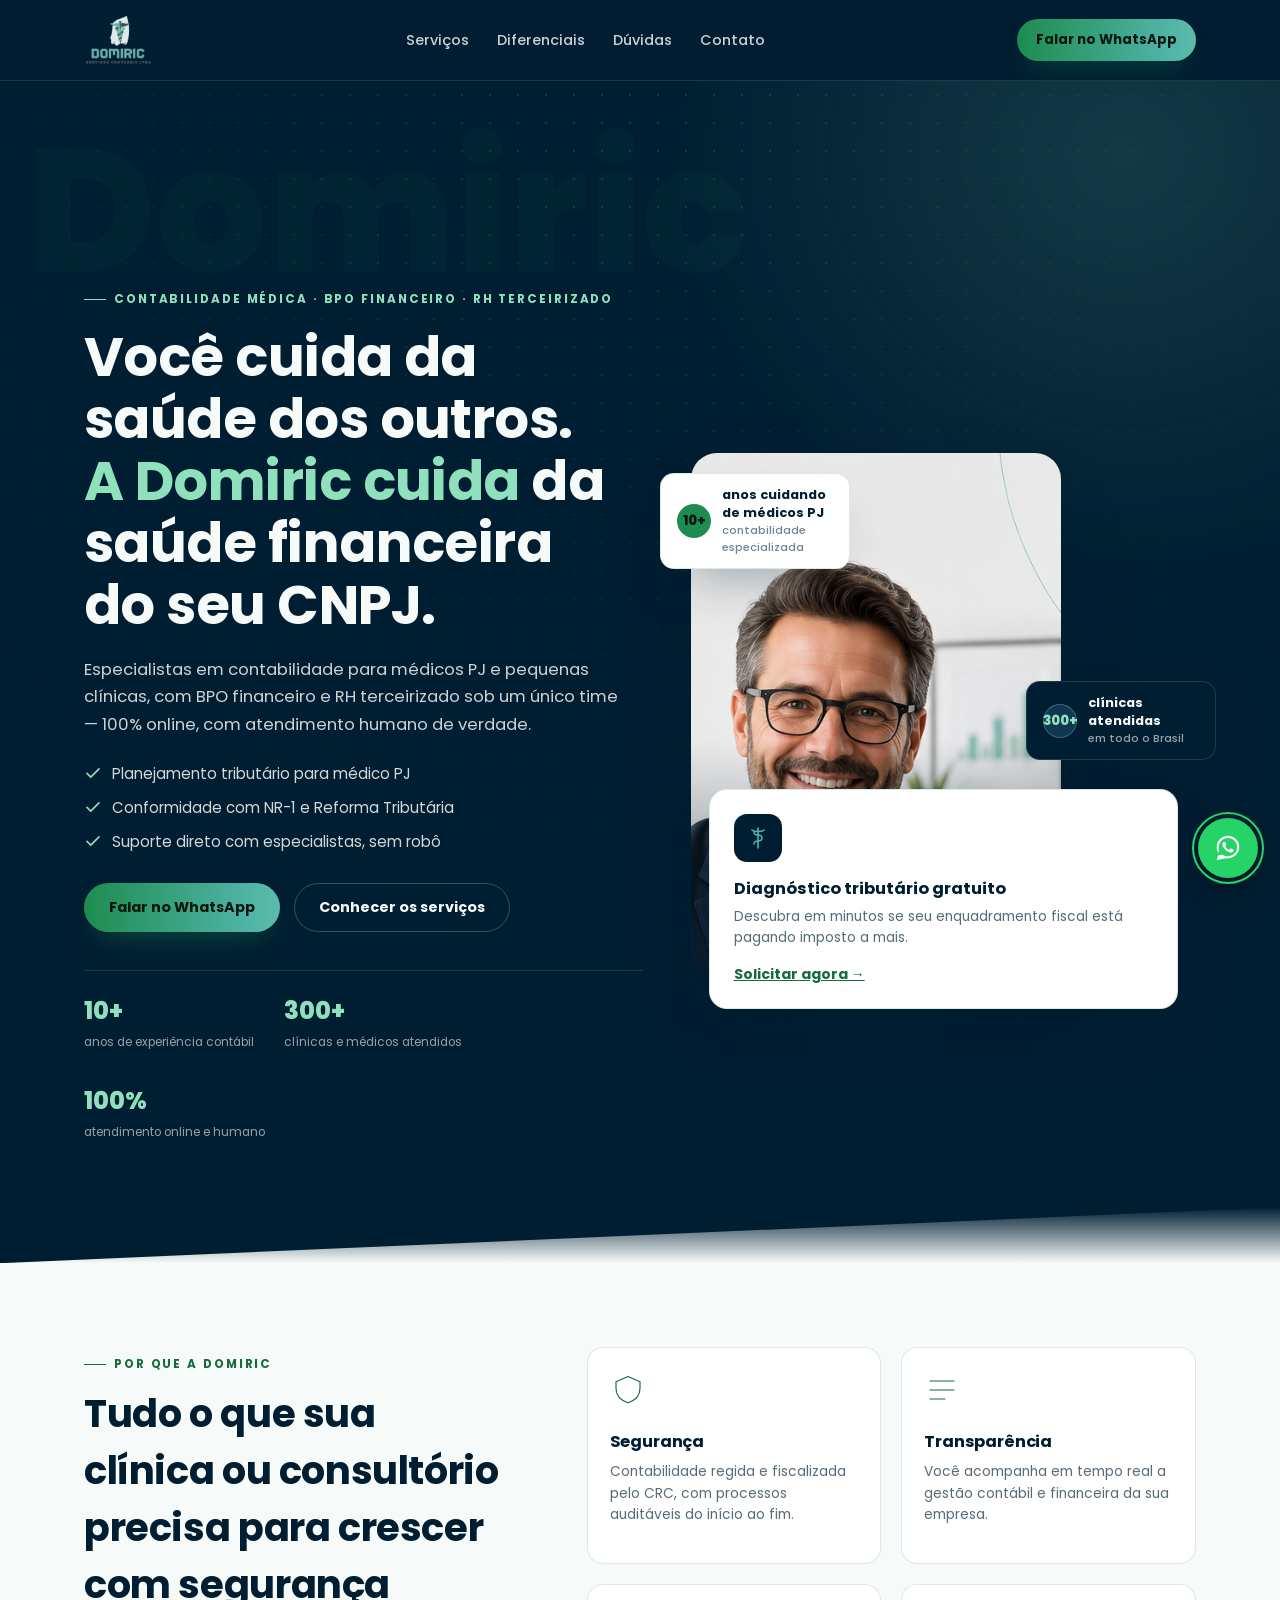
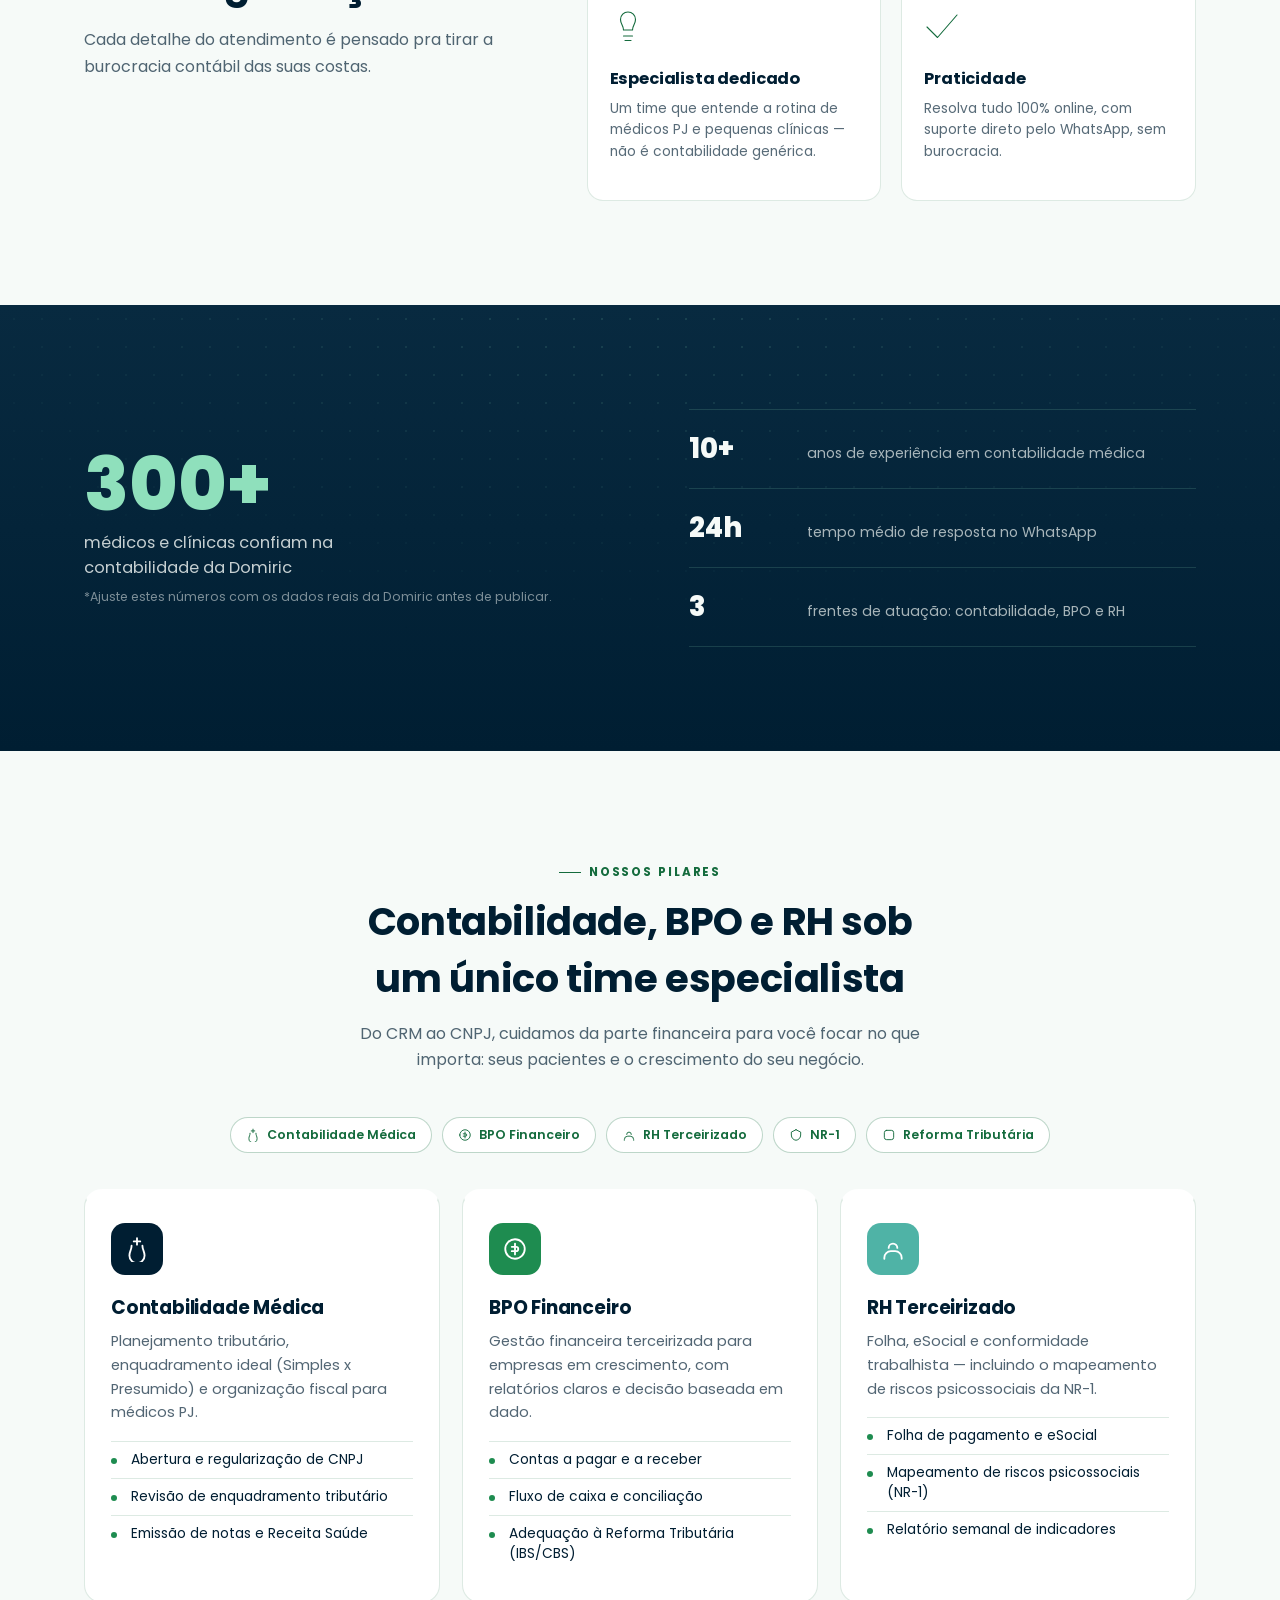
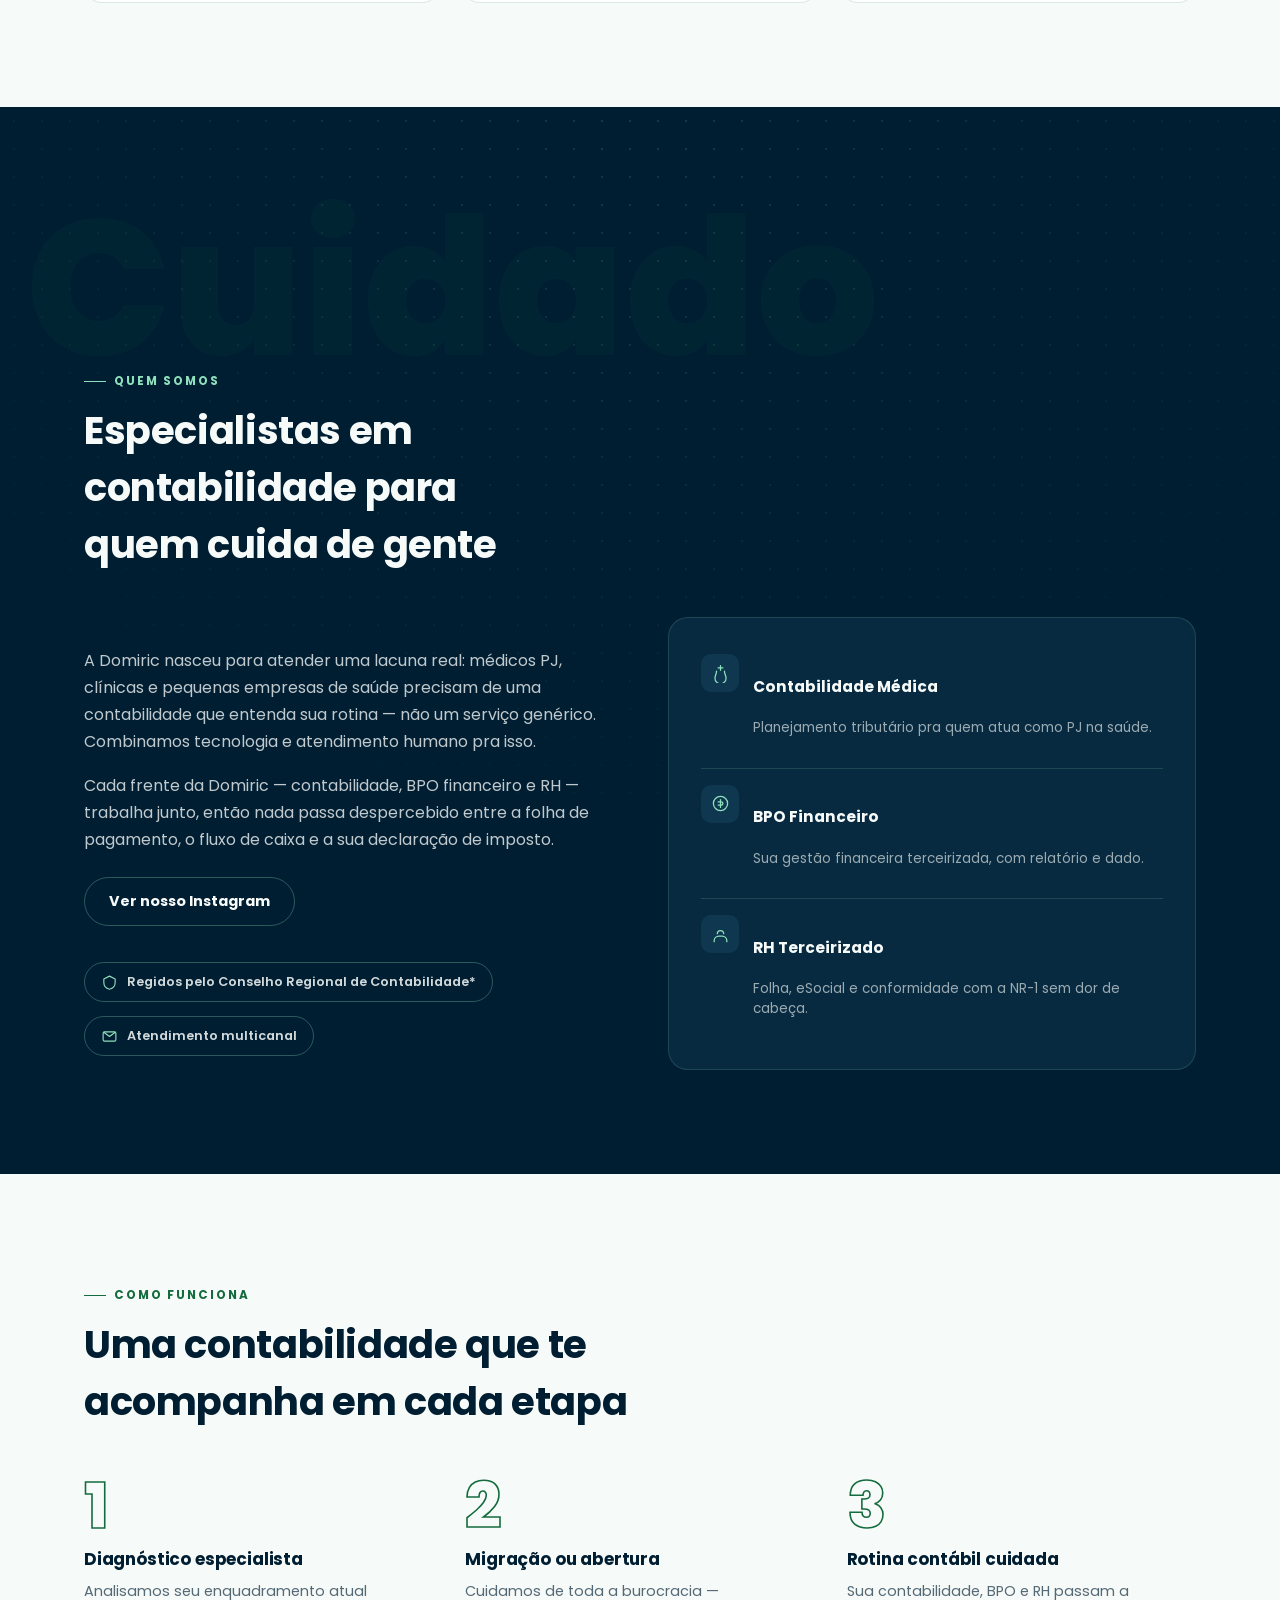
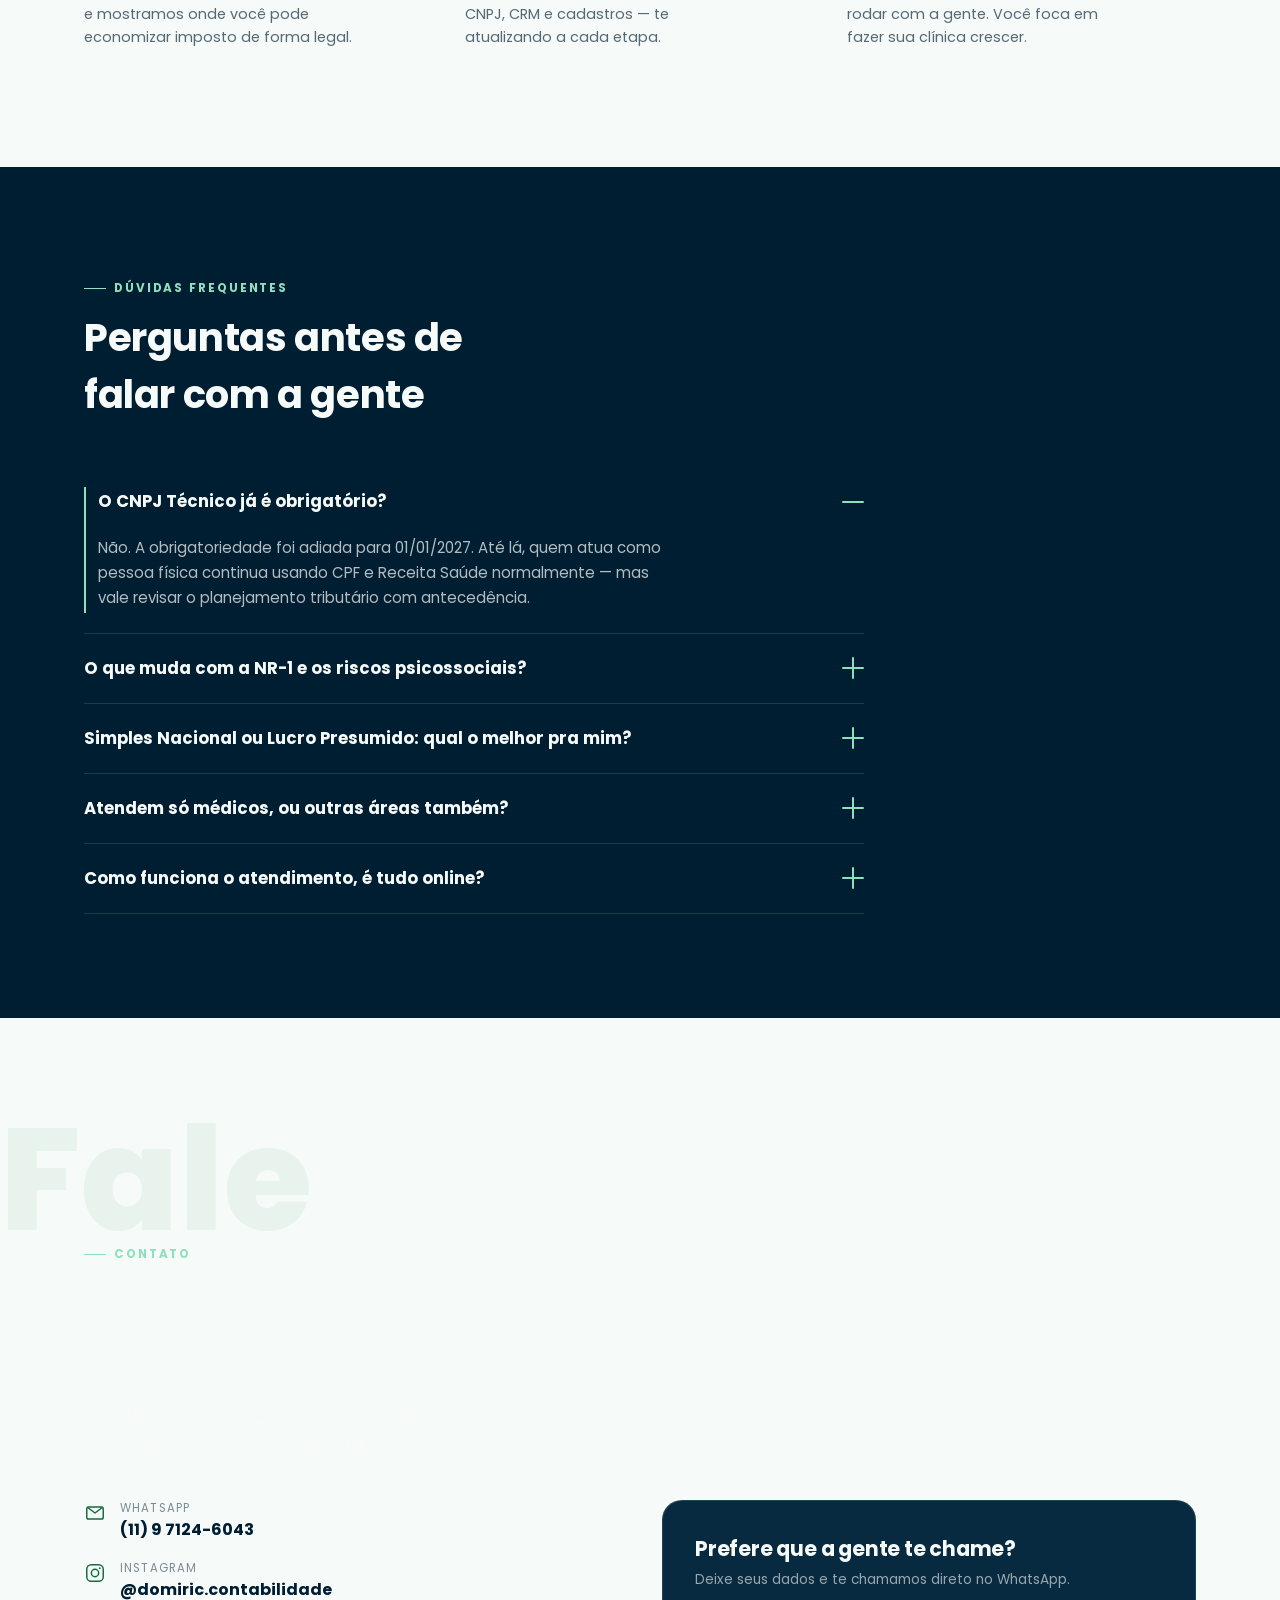
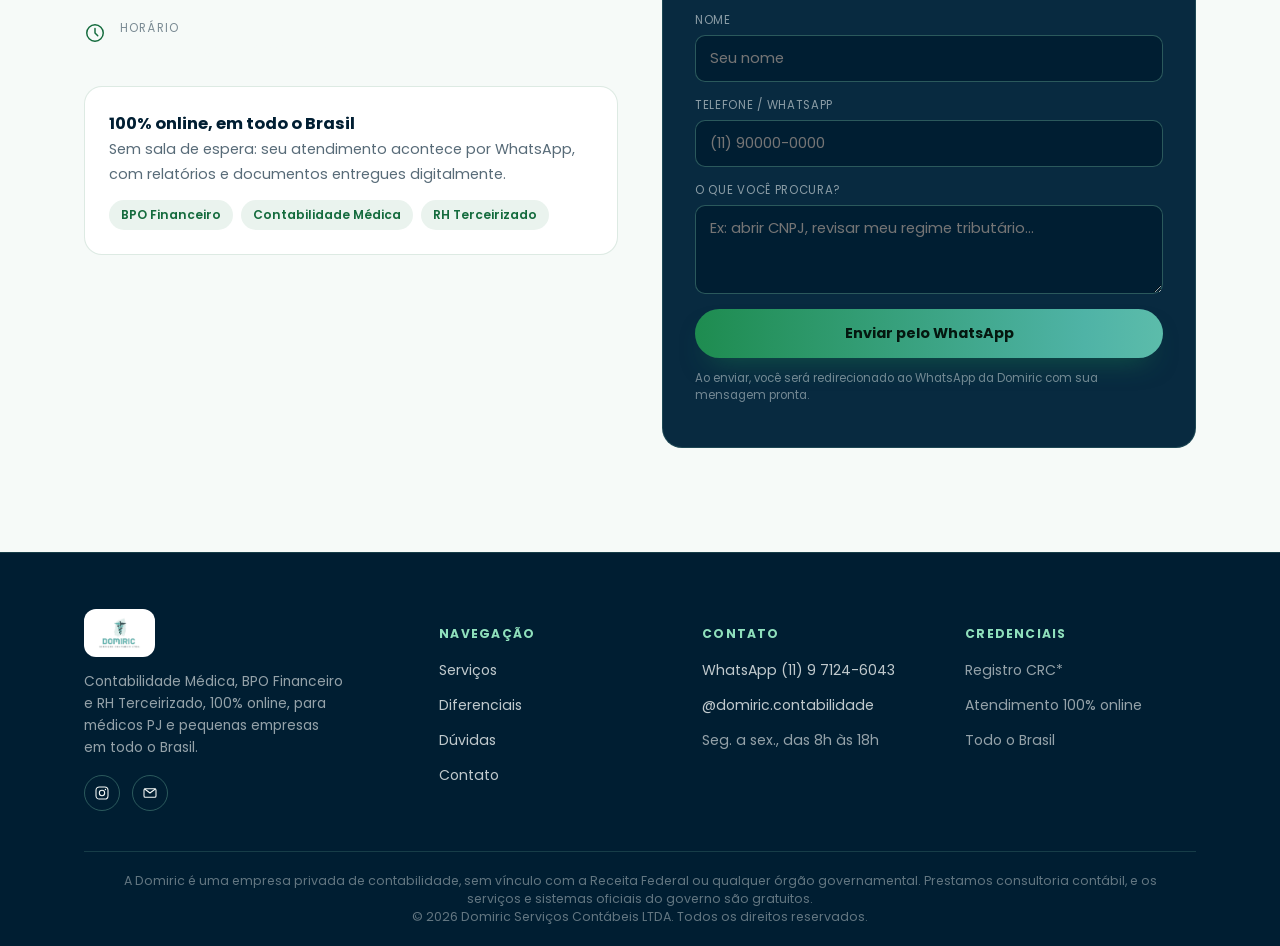
==== index.html @ dcc87d12 "Adiciona aviso de empresa privada no rodape e id da secao Quem somos Co-Authored-By: Claude Sonnet 5" ====
<!DOCTYPE html>
<html lang="pt-BR">
<head>
<meta charset="UTF-8">
<meta name="viewport" content="width=device-width, initial-scale=1.0">
<title>Domiric Contábil | Contabilidade para Médicos, BPO Financeiro e RH</title>
<meta name="description" content="Contabilidade especializada para médicos PJ, BPO Financeiro para empresas em crescimento e RH Terceirizado. Atendimento 100% online, humano e especialista.">
<link rel="icon" href="logo-cropped.png">
<link rel="preconnect" href="https://fonts.googleapis.com">
<link rel="preconnect" href="https://fonts.gstatic.com" crossorigin>
<link href="https://fonts.googleapis.com/css2?family=Poppins:wght@400;500;600;700;800&display=swap" rel="stylesheet">
<link rel="stylesheet" href="styles.css">
</head>
<body>

<header class="site" id="siteHeader">
  <div class="nav">
    <a class="brand" href="#top">
      <img src="logo-cropped.png" alt="Domiric Contábil">
    </a>
    <nav class="links">
      <a href="#servicos">Serviços</a>
      <a href="#diferenciais">Diferenciais</a>
      <a href="#faq">Dúvidas</a>
      <a href="#contato">Contato</a>
    </nav>
    <a class="btn btn-primary btn-sm" href="https://w.app/domiric" target="_blank" rel="noopener">Falar no WhatsApp</a>
    <button class="menu-toggle" id="menuToggle" aria-label="Abrir menu" aria-expanded="false">
      <span></span><span></span><span></span>
    </button>
  </div>
  <nav class="nav-mobile" id="navMobile">
    <a href="#servicos">Serviços</a>
    <a href="#diferenciais">Diferenciais</a>
    <a href="#faq">Dúvidas</a>
    <a href="#contato">Contato</a>
    <a class="btn btn-primary" href="https://w.app/domiric" target="_blank" rel="noopener">Falar no WhatsApp</a>
  </nav>
</header>

<main id="top">

  <!-- ================= HERO ================= -->
  <section class="hero texture">
    <span class="ghost rel" aria-hidden="true">Domiric</span>
    <div class="wrap rel">
      <div class="hero-grid">
        <div class="hero-copy reveal">
          <span class="eyebrow">Contabilidade Médica · BPO Financeiro · RH Terceirizado</span>
          <h1>Você cuida da saúde dos outros. <em>A Domiric cuida</em> da saúde financeira do seu CNPJ.</h1>
          <p class="lead">Especialistas em contabilidade para médicos PJ e pequenas clínicas, com BPO financeiro e RH terceirizado sob um único time — 100% online, com atendimento humano de verdade.</p>

          <ul class="check-list">
            <li><svg viewBox="0 0 24 24"><path d="M4 12.5l5 5L20 6.5"/></svg> Planejamento tributário para médico PJ</li>
            <li><svg viewBox="0 0 24 24"><path d="M4 12.5l5 5L20 6.5"/></svg> Conformidade com NR-1 e Reforma Tributária</li>
            <li><svg viewBox="0 0 24 24"><path d="M4 12.5l5 5L20 6.5"/></svg> Suporte direto com especialistas, sem robô</li>
          </ul>

          <div class="hero-ctas">
            <a class="btn btn-primary" href="https://w.app/domiric" target="_blank" rel="noopener">Falar no WhatsApp</a>
            <a class="btn btn-ghost" href="#servicos">Conhecer os serviços</a>
          </div>

          <div class="trust-row">
            <div class="trust-item"><span class="num count" data-count="10" data-suffix="+">0</span><br><span class="lbl">anos de experiência contábil</span></div>
            <div class="trust-item"><span class="num count" data-count="300" data-suffix="+">0</span><br><span class="lbl">clínicas e médicos atendidos</span></div>
            <div class="trust-item"><span class="num count" data-count="100" data-suffix="%">0</span><br><span class="lbl">atendimento online e humano</span></div>
          </div>
        </div>

        <div class="hero-art reveal pop">
          <div class="hero-photo">
            <div class="hero-photo-frame">
              <img src="hero-man.png" alt="Especialista contábil da Domiric" loading="eager">
            </div>
            <div class="hero-photo-card">
              <div class="hero-card-icon">
                <svg viewBox="0 0 24 24"><path d="M12 2v20M8 6c0 2 1.8 3 4 3s4 1 4 3-1.8 3-4 3-4 1-4 3M6 4c1.5 1.5 3.5 1.5 6 1.5s4.5 0 6-1.5"/></svg>
              </div>
              <p class="hero-card-title">Diagnóstico tributário gratuito</p>
              <p class="hero-card-text">Descubra em minutos se seu enquadramento fiscal está pagando imposto a mais.</p>
              <a href="https://w.app/domiric" target="_blank" rel="noopener" class="hero-card-link">Solicitar agora →</a>
            </div>
          </div>
          <div class="badge badge-a">
            <span class="dot">10+</span>
            <span>anos cuidando de médicos PJ<span class="small">contabilidade especializada</span></span>
          </div>
          <div class="badge badge-b">
            <span class="dot">300+</span>
            <span>clínicas atendidas<span class="small">em todo o Brasil</span></span>
          </div>
        </div>
      </div>
    </div>
    <div class="hero-diag" aria-hidden="true"></div>
  </section>

  <!-- ================= DIFERENCIAIS ================= -->
  <section id="diferenciais" class="values on-paper">
    <div class="wrap">
      <div class="values-layout">
        <div class="section-head reveal" style="margin-bottom:0;">
          <span class="eyebrow">Por que a Domiric</span>
          <h2>Tudo o que sua clínica ou consultório precisa para crescer com segurança</h2>
          <p>Cada detalhe do atendimento é pensado pra tirar a burocracia contábil das suas costas.</p>
        </div>
        <div class="values-grid stagger reveal">
          <div class="value-card">
            <svg class="value-icon" viewBox="0 0 48 48"><path d="M24 6l16 7v9c0 10-7 16-16 19-9-3-16-9-16-19v-9l16-7z"/></svg>
            <h3>Segurança</h3>
            <p>Contabilidade regida e fiscalizada pelo CRC, com processos auditáveis do início ao fim.</p>
          </div>
          <div class="value-card">
            <svg class="value-icon" viewBox="0 0 48 48"><path d="M8 12h32M8 24h32M8 36h20"/></svg>
            <h3>Transparência</h3>
            <p>Você acompanha em tempo real a gestão contábil e financeira da sua empresa.</p>
          </div>
          <div class="value-card">
            <svg class="value-icon" viewBox="0 0 48 48"><path d="M24 4a10 10 0 0110 10c0 6-4 8-4 14H18c0-6-4-8-4-14A10 10 0 0124 4z"/><path d="M18 36h12M20 42h8"/></svg>
            <h3>Especialista dedicado</h3>
            <p>Um time que entende a rotina de médicos PJ e pequenas clínicas — não é contabilidade genérica.</p>
          </div>
          <div class="value-card">
            <svg class="value-icon" viewBox="0 0 48 48"><path d="M4 24l14 14L44 8"/></svg>
            <h3>Praticidade</h3>
            <p>Resolva tudo 100% online, com suporte direto pelo WhatsApp, sem burocracia.</p>
          </div>
        </div>
      </div>
    </div>
  </section>

  <!-- ================= STATS ================= -->
  <section class="stats texture">
    <div class="wrap rel">
      <div class="stats-grid">
        <div class="stat-hero reveal">
          <div class="num count" data-count="300" data-suffix="+">0</div>
          <div class="lbl">médicos e clínicas confiam na contabilidade da Domiric</div>
          <div class="note">*Ajuste estes números com os dados reais da Domiric antes de publicar.</div>
        </div>
        <div class="stat-list reveal">
          <div class="stat-row"><span class="num count" data-count="10" data-suffix="+">0</span><span class="lbl">anos de experiência em contabilidade médica</span></div>
          <div class="stat-row"><span class="num count" data-count="24" data-suffix="h">0</span><span class="lbl">tempo médio de resposta no WhatsApp</span></div>
          <div class="stat-row"><span class="num count" data-count="3" data-suffix="">0</span><span class="lbl">frentes de atuação: contabilidade, BPO e RH</span></div>
        </div>
      </div>
    </div>
  </section>

  <!-- ================= SERVIÇOS ================= -->
  <section id="servicos" class="services on-paper">
    <div class="wrap">
      <div class="section-head reveal center">
        <span class="eyebrow">Nossos pilares</span>
        <h2>Contabilidade, BPO e RH sob um único time especialista</h2>
        <p>Do CRM ao CNPJ, cuidamos da parte financeira para você focar no que importa: seus pacientes e o crescimento do seu negócio.</p>
      </div>

      <div class="chip-row reveal" style="justify-content:center;">
        <span class="chip"><svg viewBox="0 0 24 24"><path d="M12 2v6M9 5h6M7 9c0 4-2 5-2 9a7 7 0 0014 0c0-4-2-5-2-9"/></svg>Contabilidade Médica</span>
        <span class="chip"><svg viewBox="0 0 24 24"><path d="M3 12a9 9 0 1018 0 9 9 0 00-18 0z"/><path d="M12 7v10M9 10h4a2 2 0 010 4H9"/></svg>BPO Financeiro</span>
        <span class="chip"><svg viewBox="0 0 24 24"><path d="M16 11a4 4 0 10-8 0M4 21v-1a6 6 0 016-6h4a6 6 0 016 6v1"/></svg>RH Terceirizado</span>
        <span class="chip"><svg viewBox="0 0 24 24"><path d="M12 3l8 4v5c0 5-3.5 8.5-8 9-4.5-.5-8-4-8-9V7l8-4z"/></svg>NR-1</span>
        <span class="chip"><svg viewBox="0 0 24 24"><rect x="4" y="4" width="16" height="16" rx="4"/></svg>Reforma Tributária</span>
      </div>

      <div class="svc-grid">
        <article class="svc-card reveal pop" style="--d:0">
          <div class="svc-icon icon-navy">
            <svg viewBox="0 0 24 24"><path d="M12 2v6M9 5h6M7 9c0 4-2 5-2 9a7 7 0 0014 0c0-4-2-5-2-9"/></svg>
          </div>
          <h3>Contabilidade Médica</h3>
          <p>Planejamento tributário, enquadramento ideal (Simples x Presumido) e organização fiscal para médicos PJ.</p>
          <ul class="svc-list">
            <li>Abertura e regularização de CNPJ</li>
            <li>Revisão de enquadramento tributário</li>
            <li>Emissão de notas e Receita Saúde</li>
          </ul>
        </article>

        <article class="svc-card reveal pop" style="--d:1">
          <div class="svc-icon icon-green">
            <svg viewBox="0 0 24 24"><path d="M3 12a9 9 0 1018 0 9 9 0 00-18 0z"/><path d="M12 7v10M9 10h4a2 2 0 010 4H9"/></svg>
          </div>
          <h3>BPO Financeiro</h3>
          <p>Gestão financeira terceirizada para empresas em crescimento, com relatórios claros e decisão baseada em dado.</p>
          <ul class="svc-list">
            <li>Contas a pagar e a receber</li>
            <li>Fluxo de caixa e conciliação</li>
            <li>Adequação à Reforma Tributária (IBS/CBS)</li>
          </ul>
        </article>

        <article class="svc-card reveal pop" style="--d:2">
          <div class="svc-icon icon-teal">
            <svg viewBox="0 0 24 24"><path d="M16 11a4 4 0 10-8 0M4 21v-1a6 6 0 016-6h4a6 6 0 016 6v1"/></svg>
          </div>
          <h3>RH Terceirizado</h3>
          <p>Folha, eSocial e conformidade trabalhista — incluindo o mapeamento de riscos psicossociais da NR-1.</p>
          <ul class="svc-list">
            <li>Folha de pagamento e eSocial</li>
            <li>Mapeamento de riscos psicossociais (NR-1)</li>
            <li>Relatório semanal de indicadores</li>
          </ul>
        </article>
      </div>
    </div>
  </section>

  <!-- ================= QUEM SOMOS ================= -->
  <section id="quem-somos" class="about texture">
    <span class="ghost rel" aria-hidden="true">Cuidado</span>
    <div class="wrap rel">
      <div class="section-head reveal">
        <span class="eyebrow">Quem somos</span>
        <h2>Especialistas em contabilidade para quem cuida de gente</h2>
      </div>

      <div class="about-layout">
        <div class="about-copy reveal from-left">
          <p>A Domiric nasceu para atender uma lacuna real: médicos PJ, clínicas e pequenas empresas de saúde precisam de uma contabilidade que entenda sua rotina — não um serviço genérico. Combinamos tecnologia e atendimento humano pra isso.</p>
          <p>Cada frente da Domiric — contabilidade, BPO financeiro e RH — trabalha junto, então nada passa despercebido entre a folha de pagamento, o fluxo de caixa e a sua declaração de imposto.</p>
          <a href="https://www.instagram.com/domiric.contabilidade/" target="_blank" rel="noopener" class="btn btn-ghost" style="margin-top:8px;">Ver nosso Instagram</a>

          <div class="about-creds">
            <span class="cred-badge"><svg viewBox="0 0 24 24"><path d="M12 3l8 4v5c0 5-3.5 8.5-8 9.5C7.5 20.5 4 17 4 12V7l8-4Z"/></svg>Regidos pelo Conselho Regional de Contabilidade*</span>
            <span class="cred-badge"><svg viewBox="0 0 24 24"><rect x="3" y="5.5" width="18" height="13" rx="2"/><path d="M4 6l8 6 8-6"/></svg>Atendimento multicanal</span>
          </div>
        </div>

        <div class="about-panel reveal from-right">
          <div class="pillar">
            <div class="pillar-icon"><svg viewBox="0 0 24 24"><path d="M12 2v6M9 5h6M7 9c0 4-2 5-2 9a7 7 0 0014 0c0-4-2-5-2-9"/></svg></div>
            <div><h4>Contabilidade Médica</h4><p>Planejamento tributário pra quem atua como PJ na saúde.</p></div>
          </div>
          <div class="pillar">
            <div class="pillar-icon"><svg viewBox="0 0 24 24"><path d="M3 12a9 9 0 1018 0 9 9 0 00-18 0z"/><path d="M12 7v10M9 10h4a2 2 0 010 4H9"/></svg></div>
            <div><h4>BPO Financeiro</h4><p>Sua gestão financeira terceirizada, com relatório e dado.</p></div>
          </div>
          <div class="pillar">
            <div class="pillar-icon"><svg viewBox="0 0 24 24"><path d="M16 11a4 4 0 10-8 0M4 21v-1a6 6 0 016-6h4a6 6 0 016 6v1"/></svg></div>
            <div><h4>RH Terceirizado</h4><p>Folha, eSocial e conformidade com a NR-1 sem dor de cabeça.</p></div>
          </div>
        </div>
      </div>
    </div>
  </section>

  <!-- ================= COMO FUNCIONA ================= -->
  <section id="como-funciona" class="steps on-paper">
    <div class="wrap">
      <div class="section-head reveal">
        <span class="eyebrow">Como funciona</span>
        <h2>Uma contabilidade que te acompanha em cada etapa</h2>
      </div>
      <div class="steps-row stagger reveal">
        <div class="step">
          <div class="n">1</div>
          <h3>Diagnóstico especialista</h3>
          <p>Analisamos seu enquadramento atual e mostramos onde você pode economizar imposto de forma legal.</p>
        </div>
        <div class="step">
          <div class="n">2</div>
          <h3>Migração ou abertura</h3>
          <p>Cuidamos de toda a burocracia — CNPJ, CRM e cadastros — te atualizando a cada etapa.</p>
        </div>
        <div class="step">
          <div class="n">3</div>
          <h3>Rotina contábil cuidada</h3>
          <p>Sua contabilidade, BPO e RH passam a rodar com a gente. Você foca em fazer sua clínica crescer.</p>
        </div>
      </div>
    </div>
  </section>

  <!-- ================= FAQ ================= -->
  <section id="faq" class="faq">
    <div class="wrap">
      <div class="section-head reveal">
        <span class="eyebrow">Dúvidas frequentes</span>
        <h2>Perguntas antes de falar com a gente</h2>
      </div>
      <div class="faq-list reveal">
        <div class="faq-item open">
          <button class="faq-q" aria-expanded="true">O CNPJ Técnico já é obrigatório?<span class="plus"></span></button>
          <div class="faq-a"><p>Não. A obrigatoriedade foi adiada para 01/01/2027. Até lá, quem atua como pessoa física continua usando CPF e Receita Saúde normalmente — mas vale revisar o planejamento tributário com antecedência.</p></div>
        </div>
        <div class="faq-item">
          <button class="faq-q" aria-expanded="false">O que muda com a NR-1 e os riscos psicossociais?<span class="plus"></span></button>
          <div class="faq-a"><p>O período de adaptação já terminou. Agora a fiscalização confere se a avaliação de riscos psicossociais foi feita de verdade — com questionários, atas e registros — não só citada de forma genérica no PGR. Nosso RH terceirizado já inclui esse mapeamento.</p></div>
        </div>
        <div class="faq-item">
          <button class="faq-q" aria-expanded="false">Simples Nacional ou Lucro Presumido: qual o melhor pra mim?<span class="plus"></span></button>
          <div class="faq-a"><p>Depende do seu faturamento, despesas e do modelo de recolhimento de IBS/CBS da Reforma Tributária. Fazemos um diagnóstico gratuito pra te mostrar qual regime paga menos imposto no seu caso.</p></div>
        </div>
        <div class="faq-item">
          <button class="faq-q" aria-expanded="false">Atendem só médicos, ou outras áreas também?<span class="plus"></span></button>
          <div class="faq-a"><p>Nosso foco é contabilidade médica, mas o BPO Financeiro e o RH Terceirizado atendem qualquer pequena e média empresa em crescimento, dentro ou fora da saúde.</p></div>
        </div>
        <div class="faq-item">
          <button class="faq-q" aria-expanded="false">Como funciona o atendimento, é tudo online?<span class="plus"></span></button>
          <div class="faq-a"><p>Sim, 100% online, atendendo todo o Brasil. O contato principal é pelo WhatsApp, de segunda a sexta, das 8h às 18h — sem fila de espera, direto com um especialista.</p></div>
        </div>
      </div>
    </div>
  </section>

  <!-- ================= CONTATO ================= -->
  <section id="contato" class="contact">
    <span class="ghost rel" aria-hidden="true">Fale</span>
    <div class="wrap rel">
      <div class="section-head reveal" style="margin-bottom:44px;">
        <span class="eyebrow">Contato</span>
        <h2>Vamos cuidar da contabilidade do seu CNPJ</h2>
        <p>Atendimento 100% online, em todo o Brasil. Fale com a equipe pelo WhatsApp para um diagnóstico inicial.</p>
      </div>

      <div class="contact-grid">
        <div class="reveal from-left">
          <div class="contact-list">
            <div class="contact-row">
              <svg class="ico" viewBox="0 0 24 24"><rect x="3" y="5.5" width="18" height="13" rx="2"/><path d="M4 6l8 6 8-6"/></svg>
              <div><div class="lbl">WhatsApp</div><a class="val" href="https://w.app/domiric" target="_blank" rel="noopener">(11) 9 7124-6043</a></div>
            </div>
            <div class="contact-row">
              <svg class="ico" viewBox="0 0 24 24"><rect x="3" y="3" width="18" height="18" rx="5"/><circle cx="12" cy="12" r="4"/><circle cx="17.2" cy="6.8" r="1" fill="currentColor" stroke="none"/></svg>
              <div><div class="lbl">Instagram</div><a class="val" href="https://www.instagram.com/domiric.contabilidade/" target="_blank" rel="noopener">@domiric.contabilidade</a></div>
            </div>
            <div class="contact-row">
              <svg class="ico" viewBox="0 0 24 24"><circle cx="12" cy="12" r="9"/><path d="M12 7v5l3 3"/></svg>
              <div><div class="lbl">Horário</div><span class="val">Seg. a sex., das 8h às 18h</span></div>
            </div>
          </div>

          <div class="online-card">
            <strong>100% online, em todo o Brasil</strong>
            <span class="desc">Sem sala de espera: seu atendimento acontece por WhatsApp, com relatórios e documentos entregues digitalmente.</span>
            <div class="pill-row">
              <span class="pill">BPO Financeiro</span>
              <span class="pill">Contabilidade Médica</span>
              <span class="pill">RH Terceirizado</span>
            </div>
          </div>
        </div>

        <form class="form-card reveal from-right" id="leadForm">
          <h3>Prefere que a gente te chame?</h3>
          <p class="hint">Deixe seus dados e te chamamos direto no WhatsApp.</p>
          <div class="field">
            <label for="fName">Nome</label>
            <input id="fName" name="nome" type="text" placeholder="Seu nome" required>
          </div>
          <div class="field">
            <label for="fPhone">Telefone / WhatsApp</label>
            <input id="fPhone" name="telefone" type="tel" placeholder="(11) 90000-0000" required>
          </div>
          <div class="field">
            <label for="fMsg">O que você procura?</label>
            <textarea id="fMsg" name="mensagem" rows="3" placeholder="Ex: abrir CNPJ, revisar meu regime tributário..."></textarea>
          </div>
          <button type="submit" class="btn btn-primary" style="width:100%;justify-content:center;">Enviar pelo WhatsApp</button>
          <p class="form-note">Ao enviar, você será redirecionado ao WhatsApp da Domiric com sua mensagem pronta.</p>
        </form>
      </div>
    </div>
  </section>

</main>

<footer>
  <div class="wrap">
    <div class="foot-grid">
      <div class="foot-col">
        <div class="foot-brand-logo"><img src="logo-cropped.png" alt="Domiric Contábil"></div>
        <p>Contabilidade Médica, BPO Financeiro e RH Terceirizado, 100% online, para médicos PJ e pequenas empresas em todo o Brasil.</p>
        <div class="foot-social">
          <a href="https://www.instagram.com/domiric.contabilidade/" target="_blank" rel="noopener" aria-label="Instagram">
            <svg viewBox="0 0 24 24"><rect x="3" y="3" width="18" height="18" rx="5"/><circle cx="12" cy="12" r="4"/><circle cx="17.2" cy="6.8" r="1" fill="currentColor" stroke="none"/></svg>
          </a>
          <a href="https://w.app/domiric" target="_blank" rel="noopener" aria-label="WhatsApp">
            <svg viewBox="0 0 24 24"><rect x="3" y="5.5" width="18" height="13" rx="2"/><path d="M4 6l8 6 8-6"/></svg>
          </a>
        </div>
      </div>
      <div class="foot-col">
        <h4>Navegação</h4>
        <ul>
          <li><a href="#servicos">Serviços</a></li>
          <li><a href="#diferenciais">Diferenciais</a></li>
          <li><a href="#faq">Dúvidas</a></li>
          <li><a href="#contato">Contato</a></li>
        </ul>
      </div>
      <div class="foot-col">
        <h4>Contato</h4>
        <ul>
          <li><a href="https://w.app/domiric" target="_blank" rel="noopener">WhatsApp (11) 9 7124-6043</a></li>
          <li><a href="https://www.instagram.com/domiric.contabilidade/" target="_blank" rel="noopener">@domiric.contabilidade</a></li>
          <li><span style="color:rgba(246,250,248,0.6);font-size:0.88rem;">Seg. a sex., das 8h às 18h</span></li>
        </ul>
      </div>
      <div class="foot-col">
        <h4>Credenciais</h4>
        <ul>
          <li><span style="color:rgba(246,250,248,0.6);font-size:0.88rem;">Registro CRC*</span></li>
          <li><span style="color:rgba(246,250,248,0.6);font-size:0.88rem;">Atendimento 100% online</span></li>
          <li><span style="color:rgba(246,250,248,0.6);font-size:0.88rem;">Todo o Brasil</span></li>
        </ul>
      </div>
    </div>
    <div class="foot-bottom">
      A Domiric é uma empresa privada de contabilidade, sem vínculo com a Receita Federal ou qualquer órgão governamental. Prestamos consultoria contábil, e os serviços e sistemas oficiais do governo são gratuitos.<br>
      © <span id="year"></span> Domiric Serviços Contábeis LTDA. Todos os direitos reservados.
    </div>
  </div>
</footer>

<a href="https://w.app/domiric" target="_blank" rel="noopener" class="wa-float" aria-label="Falar no WhatsApp com a Domiric">
  <span class="wa-ring"></span>
  <svg viewBox="0 0 32 32"><path d="M16.01 3C9.38 3 4 8.36 4 15c0 2.36.68 4.55 1.87 6.4L4 29l7.8-1.83A11.9 11.9 0 0016 27c6.63 0 12-5.36 12-12S22.64 3 16.01 3zm0 21.8c-2.1 0-4.06-.6-5.72-1.63l-.41-.25-4.63 1.09 1.1-4.5-.27-.46A9.72 9.72 0 016.2 15c0-5.4 4.4-9.8 9.8-9.8s9.8 4.4 9.8 9.8-4.39 9.8-9.79 9.8zm5.4-7.34c-.3-.15-1.75-.86-2.02-.96-.27-.1-.47-.15-.66.15-.2.3-.76.96-.93 1.16-.17.2-.34.22-.63.07-.3-.15-1.24-.46-2.37-1.47-.87-.78-1.46-1.74-1.63-2.03-.17-.3-.02-.46.13-.6.13-.13.3-.34.44-.5.15-.17.2-.3.3-.5.1-.2.05-.37-.02-.52-.07-.15-.66-1.6-.91-2.19-.24-.58-.48-.5-.66-.5h-.56c-.2 0-.52.07-.79.37-.27.3-1.04 1.02-1.04 2.48s1.07 2.87 1.22 3.07c.15.2 2.1 3.2 5.08 4.49.71.31 1.26.49 1.69.63.71.23 1.36.2 1.87.12.57-.08 1.75-.71 2-1.4.24-.68.24-1.27.17-1.4-.07-.12-.27-.2-.56-.35z"/></svg>
  <span class="wa-tip">Fale com um especialista</span>
</a>

<script src="script.js"></script>
</body>
</html>
---- styles.css ----
/* ============================================
   DOMIRIC — Landing Page (v2, estrutura editorial)
   Paleta real: navy #001E32 | green #1E8C50 | teal #4FB3A6
   Tipografia real: Poppins (única família, confirmada nos materiais da marca)
   Estrutura/motion adaptados de referência editorial (marca d'água, textura,
   estatística assimétrica, FAQ em acordeão, formulário -> WhatsApp).
   ============================================ */

:root{
  --ink:#001E32;
  --ink-2:#082A40;
  --ink-3:#0F3750;
  --paper:#F6FAF8;
  --paper-2:#EAF3EE;
  --card-light:#FFFFFF;
  --green-deep:#146B3D;
  --green:#1E8C50;
  --green-bright:#8FE0BC;
  --teal:#4FB3A6;
  --whatsapp:#25D366;
  --whatsapp-deep:#1EBE5B;
  --hair: rgba(143,224,188,0.16);
  --hair-strong: rgba(143,224,188,0.30);
  --hair-dark: rgba(20,107,61,0.14);
  --hair-dark-strong: rgba(20,107,61,0.28);
  --shadow: 0 24px 60px -28px rgba(0,30,50,0.55);
  --ease-standard: cubic-bezier(0.4,0,0.2,1);
  --ease-out: cubic-bezier(0,0,0.2,1);
}

*{box-sizing:border-box;}
html{scroll-behavior:smooth;overflow-x:hidden;}
body{
  margin:0;
  background:var(--ink);
  color:var(--paper);
  font-family:'Poppins', -apple-system, BlinkMacSystemFont, 'Segoe UI', sans-serif;
  -webkit-font-smoothing:antialiased;
}
img{max-width:100%;display:block;}
h1,h2,h3{font-weight:700;letter-spacing:-0.01em;text-wrap:balance;margin:0;}
em{font-style:normal;color:var(--green-bright);}
.on-paper em{color:var(--green-deep);}
a{color:inherit;}
button{font-family:inherit;}
ul{list-style:none;margin:0;padding:0;}
svg{fill:none;stroke:currentColor;stroke-width:1.6;stroke-linecap:round;stroke-linejoin:round;}

.eyebrow{
  font-size:0.74rem;font-weight:700;letter-spacing:0.16em;text-transform:uppercase;
  color:var(--green-bright);display:inline-flex;align-items:center;gap:8px;
}
.eyebrow::before{content:'';width:22px;height:1px;background:var(--green-bright);display:inline-block;}
.on-paper .eyebrow{color:var(--green-deep);}
.on-paper .eyebrow::before{background:var(--green-deep);}

.wrap{max-width:1160px;margin:0 auto;padding:0 24px;}

/* ---------- Marca d'água fantasma ---------- */
.ghost{
  position:absolute;z-index:0;pointer-events:none;user-select:none;
  font-weight:800;line-height:0.8;white-space:nowrap;color:var(--green);opacity:0.06;
}
.on-paper .ghost{color:var(--green-deep);opacity:0.07;}

/* ---------- Textura de pontos (seções escuras) ---------- */
.texture{position:relative;}
.texture::before{
  content:'';position:absolute;inset:0;z-index:0;pointer-events:none;
  background-image:radial-gradient(rgba(143,224,188,0.14) 1px, transparent 1.4px);
  background-size:28px 28px;
  -webkit-mask-image:radial-gradient(80% 90% at 50% 0%, #000, transparent 85%);
  mask-image:radial-gradient(80% 90% at 50% 0%, #000, transparent 85%);
}

/* ---------- Reveal-on-scroll ---------- */
.reveal{opacity:1;transform:none;transition:opacity .6s var(--ease-standard), transform .6s var(--ease-standard);}
html.js-anim .reveal{opacity:0;transform:translateY(16px);}
html.js-anim .reveal.from-left{transform:translateY(6px) translateX(-22px);}
html.js-anim .reveal.from-right{transform:translateY(6px) translateX(22px);}
html.js-anim .reveal.pop{transform:scale(.9);}
html.js-anim .reveal.in{opacity:1;transform:none;}
.stagger.in > *:nth-child(1){transition-delay:.02s;}
.stagger.in > *:nth-child(2){transition-delay:.10s;}
.stagger.in > *:nth-child(3){transition-delay:.18s;}
.stagger.in > *:nth-child(4){transition-delay:.26s;}
.stagger.in > *:nth-child(5){transition-delay:.34s;}

/* ---------- Header ---------- */
header.site{
  position:sticky;top:0;z-index:40;
  background:rgba(0,30,50,0.85);
  backdrop-filter:blur(10px);
  border-bottom:1px solid var(--hair);
  transition:background .2s var(--ease-standard), box-shadow .2s var(--ease-standard), padding .3s ease;
}
header.site.is-scrolled{background:rgba(0,30,50,0.97);box-shadow:0 10px 30px -20px rgba(0,0,0,0.7);}
.nav{display:flex;align-items:center;justify-content:space-between;padding:14px 24px;max-width:1160px;margin:0 auto;gap:16px;}
.brand{display:flex;align-items:center;gap:10px;text-decoration:none;}
.brand img{height:52px;transition:height .3s ease;}
header.site.is-scrolled .brand img{height:42px;}
nav.links{display:flex;gap:28px;font-size:0.9rem;font-weight:500;}
nav.links a{text-decoration:none;color:var(--paper);opacity:0.82;transition:opacity .15s ease,color .15s ease;position:relative;}
nav.links a:hover{opacity:1;color:var(--green-bright);}
nav.links a:focus-visible,.btn:focus-visible,a:focus-visible{outline:2px solid var(--green-bright);outline-offset:3px;border-radius:4px;}

.menu-toggle{display:none;flex-direction:column;gap:5px;background:none;border:none;cursor:pointer;padding:6px;}
.menu-toggle span{width:24px;height:2px;background:var(--paper);border-radius:2px;transition:transform .3s ease,opacity .3s ease;}
.menu-toggle.open span:nth-child(1){transform:translateY(7px) rotate(45deg);}
.menu-toggle.open span:nth-child(2){opacity:0;}
.menu-toggle.open span:nth-child(3){transform:translateY(-7px) rotate(-45deg);}
.nav-mobile{display:none;flex-direction:column;gap:4px;padding:12px 24px 20px;background:var(--ink);border-top:1px solid var(--hair);}
.nav-mobile a{padding:10px 0;font-weight:500;color:var(--paper);text-decoration:none;}
.nav-mobile .btn{margin-top:10px;width:100%;justify-content:center;}
.nav-mobile.open{display:flex;}

.btn{
  display:inline-flex;align-items:center;gap:8px;font-weight:700;font-size:0.9rem;
  padding:13px 24px;border-radius:999px;text-decoration:none;white-space:nowrap;
  transition:transform .15s ease, box-shadow .15s ease, background .15s ease, border-color .15s ease;
  border:1px solid transparent;cursor:pointer;
}
.btn:hover{transform:translateY(-2px);}
.btn-primary{
  background:linear-gradient(90deg, var(--green), var(--teal), var(--green-bright), var(--green));
  background-size:250% 100%;color:#04170F;box-shadow:0 14px 28px -14px rgba(30,140,80,0.55);
}
.btn-primary:hover{box-shadow:0 18px 34px -14px rgba(30,140,80,0.65);}
@media (prefers-reduced-motion:no-preference){.btn-primary{animation:gradient-shift 6s var(--ease-standard) infinite;}}
@keyframes gradient-shift{0%{background-position:0% center;}50%{background-position:100% center;}100%{background-position:0% center;}}
.btn-ghost{border-color:var(--hair-strong);color:var(--paper);background:transparent;}
.btn-ghost:hover{border-color:var(--green-bright);color:var(--green-bright);background:rgba(143,224,188,0.08);}
.on-paper .btn-ghost{border-color:var(--hair-dark-strong);color:var(--ink);}
.on-paper .btn-ghost:hover{border-color:var(--green-deep);color:var(--green-deep);background:rgba(20,107,61,0.08);}
.btn-sm{padding:10px 18px;font-size:0.84rem;}

/* ---------- Section shell ---------- */
section{padding:104px 0;position:relative;}
.on-paper{background:var(--paper);color:var(--ink);}
.section-head{max-width:600px;margin:0 0 44px;}
.section-head.center{margin-left:auto;margin-right:auto;text-align:center;}
.section-head h2{font-size:clamp(1.7rem,3.2vw,2.4rem);margin-top:12px;}
.section-head p{margin-top:14px;color:rgba(246,250,248,0.72);line-height:1.65;font-size:1rem;}
.on-paper .section-head p{color:rgba(0,30,50,0.68);}
.rel{position:relative;z-index:1;}

/* ================= HERO ================= */
.hero{padding:60px 0 0;background:radial-gradient(60% 60% at 88% 6%, rgba(143,224,188,0.14), transparent 60%), var(--ink);overflow:hidden;}
.hero .ghost{right:-2%;top:4%;font-size:clamp(5rem,14vw,11rem);}
.hero-grid{display:grid;grid-template-columns:1.05fr 0.95fr;gap:48px;align-items:center;padding-bottom:64px;}
.hero-copy h1{font-size:clamp(2.2rem,4.4vw,3.4rem);line-height:1.14;margin-top:18px;}
.hero-copy p.lead{margin-top:20px;max-width:50ch;font-size:1.04rem;line-height:1.65;color:rgba(246,250,248,0.82);}
.check-list{display:flex;flex-direction:column;gap:11px;margin:24px 0 0;}
.check-list li{display:flex;align-items:flex-start;gap:10px;font-size:0.94rem;color:rgba(246,250,248,0.85);}
.check-list svg{flex:none;width:18px;height:18px;color:var(--green-bright);margin-top:2px;stroke-width:2.2;}
.hero-ctas{display:flex;gap:14px;flex-wrap:wrap;margin-top:30px;}
.trust-row{display:flex;flex-wrap:wrap;gap:30px;margin-top:38px;padding-top:22px;border-top:1px solid var(--hair);}
.trust-item .num{font-size:1.5rem;font-weight:800;color:var(--green-bright);font-variant-numeric:tabular-nums;}
.trust-item .lbl{margin-top:2px;font-size:0.74rem;color:rgba(246,250,248,0.6);}

/* ---- Hero art: foto real + card flutuante ---- */
.hero-art{position:relative;}
.hero-photo{position:relative;}
.hero-photo-frame{position:relative;border-radius:26px;overflow:hidden;box-shadow:var(--shadow);aspect-ratio:434/610;max-height:520px;}
.hero-photo-frame img{width:100%;height:100%;object-fit:cover;object-position:top center;}
.hero-photo-frame::after{content:'';position:absolute;inset:0;background:linear-gradient(180deg, rgba(0,30,50,0) 55%, rgba(0,30,50,0.55) 100%);}
.hero-photo-card{
  position:absolute;left:18px;right:18px;bottom:-36px;z-index:2;
  background:var(--card-light);border-radius:18px;padding:24px 24px 22px;
  box-shadow:var(--shadow);border:1px solid var(--hair-dark);
}
.hero-card-icon{width:48px;height:48px;background:var(--ink);border-radius:13px;display:flex;align-items:center;justify-content:center;margin-bottom:14px;}
.hero-card-icon svg{width:24px;height:24px;stroke:var(--teal);}
.hero-card-title{font-weight:700;font-size:1.02rem;color:var(--ink);margin:0 0 6px;}
.hero-card-text{color:rgba(0,30,50,0.66);font-size:0.86rem;line-height:1.5;margin:0 0 12px;}
.hero-card-link{font-weight:700;color:var(--green-deep);font-size:0.88rem;}
.badge{
  position:absolute;background:var(--ink);color:var(--paper);border-radius:14px;padding:12px 16px;
  display:flex;align-items:center;gap:11px;box-shadow:var(--shadow);font-size:0.8rem;font-weight:700;max-width:190px;
  border:1px solid var(--hair);
}
.badge .dot{width:34px;height:34px;border-radius:50%;display:flex;align-items:center;justify-content:center;font-weight:800;flex:none;font-size:0.82rem;}
.badge span.small{display:block;font-weight:500;font-size:0.7rem;color:rgba(246,250,248,0.6);}
.badge-a{left:-6%;top:4%;background:var(--card-light);color:var(--ink);border-color:var(--hair-dark);}
.badge-a .dot{background:var(--green);color:#04170F;}
.badge-a span.small{color:rgba(0,30,50,0.55);}
.badge-b{right:-4%;top:44%;}
.badge-b .dot{background:var(--ink-3);color:var(--green-bright);border:1px solid var(--hair-strong);}
@media (prefers-reduced-motion:no-preference){
  .badge-a{animation:float-a 5s ease-in-out infinite;}
  .badge-b{animation:float-b 5.5s ease-in-out infinite;}
  @keyframes float-a{0%,100%{transform:translateY(0);}50%{transform:translateY(-9px);}}
  @keyframes float-b{0%,100%{transform:translateY(0);}50%{transform:translateY(-7px);}}
}
.hero-diag{height:56px;background:linear-gradient(180deg, var(--ink), var(--paper));clip-path:polygon(0 100%, 100% 0, 100% 100%);}

/* ================= VALUES (light, assimétrico) ================= */
.values{background:var(--paper);padding-top:84px;}
.values-layout{display:grid;grid-template-columns:0.85fr 1.15fr;gap:52px;align-items:start;}
.values-grid{display:grid;grid-template-columns:repeat(2,minmax(0,1fr));gap:20px;}
.value-card{background:var(--card-light);border:1px solid var(--hair-dark);border-radius:16px;padding:24px 22px;}
.value-icon{width:36px;height:36px;color:var(--green-deep);stroke-width:1.5;}
.value-card h3{font-size:1.02rem;margin-top:14px;font-weight:700;}
.value-card p{margin-top:7px;font-size:0.86rem;line-height:1.55;color:rgba(0,30,50,0.66);}

/* ================= STATS (dark, assimétrico) ================= */
.stats{background:linear-gradient(180deg, var(--ink-2), var(--ink));}
.stats-grid{display:grid;grid-template-columns:1.1fr 1fr;gap:48px;align-items:center;}
.stat-hero .num{font-size:clamp(3rem,6.4vw,4.6rem);font-weight:800;color:var(--green-bright);line-height:0.95;}
.stat-hero .lbl{margin-top:10px;font-size:1.02rem;color:rgba(246,250,248,0.8);max-width:32ch;}
.stat-hero .note{margin-top:8px;font-size:0.78rem;color:rgba(246,250,248,0.5);}
.stat-list{display:flex;flex-direction:column;border-top:1px solid var(--hair);}
.stat-row{display:flex;align-items:baseline;gap:18px;padding:18px 0;border-bottom:1px solid var(--hair);}
.stat-row .num{font-size:1.7rem;font-weight:800;color:var(--paper);flex:none;width:100px;font-variant-numeric:tabular-nums;}
.stat-row .lbl{font-size:0.88rem;color:rgba(246,250,248,0.68);}
.stats-note{text-align:center;color:rgba(246,250,248,0.35);font-size:0.72rem;margin:28px 0 0;}

/* ================= SERVIÇOS (light) ================= */
.services{background:var(--paper);}
.chip-row{display:flex;flex-wrap:wrap;gap:10px;margin-bottom:36px;}
.chip{display:inline-flex;align-items:center;gap:7px;border:1px solid var(--hair-dark-strong);border-radius:999px;padding:8px 15px;font-size:0.78rem;font-weight:600;color:var(--green-deep);background:var(--card-light);}
.chip svg{width:14px;height:14px;}
.svc-grid{display:grid;grid-template-columns:repeat(3,minmax(0,1fr));gap:22px;}
.svc-card{background:var(--card-light);border:1px solid var(--hair-dark);border-radius:18px;padding:30px 26px;transition:transform .25s ease, box-shadow .25s ease, border-color .25s ease;border-top:4px solid transparent;}
.svc-card:hover{transform:translateY(-6px);box-shadow:0 20px 40px -24px rgba(0,30,50,0.3);border-color:var(--green);}
.svc-icon{width:52px;height:52px;border-radius:14px;display:flex;align-items:center;justify-content:center;margin-bottom:18px;color:#fff;}
.svc-icon svg{width:26px;height:26px;stroke-width:1.7;}
.icon-navy{background:var(--ink);}
.icon-green{background:var(--green);}
.icon-teal{background:var(--teal);}
.svc-card h3{font-size:1.18rem;margin-top:0;color:var(--ink);font-weight:700;}
.svc-card > p{margin-top:8px;font-size:0.92rem;line-height:1.6;color:rgba(0,30,50,0.68);}
.svc-list{margin-top:16px;}
.svc-list li{font-size:0.86rem;color:var(--ink);padding:8px 0 8px 20px;border-top:1px solid var(--hair-dark);position:relative;}
.svc-list li::before{content:'';position:absolute;left:0;top:16px;width:6px;height:6px;background:var(--green);border-radius:50%;}

/* ================= QUEM SOMOS (dark, editorial) ================= */
.about{background:var(--ink);}
.about .ghost{left:2%;top:-2%;font-size:clamp(6rem,16vw,12rem);}
.about-layout{display:grid;grid-template-columns:1fr 1fr;gap:56px;align-items:center;}
.about-copy p{margin-top:16px;font-size:1rem;line-height:1.7;color:rgba(246,250,248,0.78);max-width:52ch;}
.about-creds{margin-top:36px;display:flex;flex-wrap:wrap;gap:14px;}
.cred-badge{display:flex;align-items:center;gap:9px;border:1px solid var(--hair-strong);border-radius:999px;padding:10px 16px;font-size:0.8rem;color:rgba(246,250,248,0.85);font-weight:600;}
.cred-badge svg{width:17px;height:17px;color:var(--green-bright);flex:none;}
.about-panel{background:var(--ink-2);border:1px solid var(--hair);border-radius:20px;padding:36px 32px;}
.about-panel .pillar{display:flex;gap:14px;padding:16px 0;border-bottom:1px solid var(--hair);}
.about-panel .pillar:last-child{border-bottom:none;padding-bottom:0;}
.about-panel .pillar:first-child{padding-top:0;}
.about-panel .pillar-icon{width:38px;height:38px;flex:none;border-radius:10px;background:var(--ink-3);display:flex;align-items:center;justify-content:center;color:var(--green-bright);}
.about-panel .pillar-icon svg{width:19px;height:19px;}
.about-panel .pillar h4{font-size:0.96rem;color:var(--paper);font-weight:700;}
.about-panel .pillar p{margin-top:4px;font-size:0.84rem;color:rgba(246,250,248,0.62);line-height:1.5;}

/* ================= STEPS (light) ================= */
.steps{background:var(--paper);}
.steps-row{display:grid;grid-template-columns:repeat(3,minmax(0,1fr));gap:32px;}
.step .n{font-size:4rem;line-height:1;font-weight:800;color:transparent;-webkit-text-stroke:1.6px var(--green-deep);margin-bottom:8px;}
.step h3{font-size:1.06rem;font-weight:700;color:var(--ink);}
.step p{margin-top:8px;font-size:0.9rem;line-height:1.6;color:rgba(0,30,50,0.66);max-width:32ch;}

/* ================= FAQ (dark) ================= */
.faq{background:var(--ink);}
.faq-list{max-width:780px;}
.faq-item{border-bottom:1px solid var(--hair);position:relative;padding-left:0;transition:padding-left .2s ease;}
.faq-item.open{padding-left:14px;}
.faq-item.open::before{content:'';position:absolute;left:0;top:20px;bottom:20px;width:2px;background:var(--green-bright);}
.faq-q{width:100%;text-align:left;background:none;border:none;color:var(--paper);padding:22px 0;display:flex;justify-content:space-between;align-items:center;gap:16px;font-size:1.04rem;font-weight:700;cursor:pointer;}
.faq-q .plus{flex:none;width:22px;height:22px;position:relative;}
.faq-q .plus::before,.faq-q .plus::after{content:'';position:absolute;background:var(--green-bright);border-radius:2px;transition:transform .3s ease,opacity .3s ease;}
.faq-q .plus::before{left:0;top:50%;width:100%;height:2px;transform:translateY(-50%);}
.faq-q .plus::after{top:0;left:50%;width:2px;height:100%;transform:translateX(-50%);}
.faq-item.open .plus::after{transform:translateX(-50%) rotate(90deg);opacity:0;}
.faq-a{max-height:0;overflow:hidden;transition:max-height .3s ease;}
.faq-a p{margin:0 0 22px;font-size:0.94rem;line-height:1.65;color:rgba(246,250,248,0.72);max-width:64ch;font-weight:400;}
.faq-item.open .faq-a{max-height:260px;}

/* ================= CONTATO (light) ================= */
.contact{background:var(--paper);}
.contact .ghost{right:0%;bottom:-8%;font-size:clamp(5rem,13vw,9rem);}
.contact-grid{display:grid;grid-template-columns:1fr 1fr;gap:44px;align-items:start;}
.contact-list{display:flex;flex-direction:column;gap:18px;}
.contact-row{display:flex;gap:14px;align-items:flex-start;}
.contact-row .ico{width:22px;height:22px;flex:none;color:var(--green-deep);margin-top:2px;stroke-width:1.6;}
.contact-row a{text-decoration:none;color:var(--ink);}
.contact-row a:hover{color:var(--green-deep);}
.contact-row .lbl{font-size:0.72rem;letter-spacing:0.1em;text-transform:uppercase;color:rgba(0,30,50,0.5);}
.contact-row .val{font-size:1rem;margin-top:2px;font-weight:700;}
.online-card{background:var(--card-light);border:1px solid var(--hair-dark);border-radius:18px;padding:24px;margin-top:24px;}
.online-card .pill-row{display:flex;flex-wrap:wrap;gap:8px;margin-top:14px;}
.online-card .pill{font-size:0.76rem;font-weight:600;color:var(--green-deep);background:var(--paper-2);border-radius:999px;padding:6px 12px;}
.online-card strong{display:block;font-size:1.02rem;color:var(--ink);font-weight:700;}
.online-card span.desc{color:rgba(0,30,50,0.66);font-size:0.9rem;line-height:1.5;}

.form-card{background:var(--ink-2);border:1px solid var(--hair);border-radius:20px;padding:32px;color:var(--paper);}
.form-card h3{font-size:1.28rem;margin-bottom:6px;color:var(--paper);font-weight:700;}
.form-card p.hint{font-size:0.85rem;color:rgba(246,250,248,0.6);margin:0 0 22px;}
.field{display:flex;flex-direction:column;gap:6px;margin-bottom:15px;}
.field label{font-size:0.72rem;letter-spacing:0.06em;text-transform:uppercase;color:rgba(246,250,248,0.55);}
.field input,.field textarea{background:var(--ink);border:1px solid var(--hair-strong);border-radius:10px;padding:12px 14px;color:var(--paper);font:inherit;font-size:0.92rem;resize:vertical;}
.field input:focus,.field textarea:focus{outline:2px solid var(--green-bright);outline-offset:1px;}
.form-note{font-size:0.72rem;color:rgba(246,250,248,0.45);margin-top:12px;}

/* ================= Footer ================= */
footer{background:var(--ink);border-top:1px solid var(--hair);padding:56px 0 0;}
.foot-grid{display:grid;grid-template-columns:1.4fr 1fr 1fr 1fr;gap:32px;padding-bottom:40px;}
.foot-col h4{font-size:0.76rem;letter-spacing:0.1em;text-transform:uppercase;color:var(--green-bright);margin-bottom:14px;}
.foot-col p{font-size:0.86rem;line-height:1.6;color:rgba(246,250,248,0.6);margin:0;max-width:260px;}
.foot-col ul{display:flex;flex-direction:column;gap:10px;}
.foot-col a{text-decoration:none;font-size:0.88rem;color:rgba(246,250,248,0.78);}
.foot-col a:hover{color:var(--green-bright);}
.foot-social{display:flex;gap:12px;margin-top:16px;}
.foot-social a{width:36px;height:36px;border-radius:50%;border:1px solid var(--hair-strong);display:flex;align-items:center;justify-content:center;color:var(--paper);text-decoration:none;transition:border-color .15s ease,color .15s ease;}
.foot-social a:hover{border-color:var(--green-bright);color:var(--green-bright);}
.foot-social svg{width:16px;height:16px;}
.foot-brand-logo{background:#fff;display:inline-flex;padding:8px 14px;border-radius:12px;margin-bottom:14px;}
.foot-brand-logo img{height:32px;}
.foot-bottom{padding:20px 24px;border-top:1px solid var(--hair);text-align:center;font-size:0.78rem;color:rgba(246,250,248,0.4);}

/* ================= Botão flutuante WhatsApp ================= */
.wa-float{position:fixed;right:22px;bottom:22px;z-index:60;width:60px;height:60px;border-radius:50%;background:var(--whatsapp);color:#062412;display:flex;align-items:center;justify-content:center;text-decoration:none;box-shadow:0 14px 30px -10px rgba(0,0,0,0.55);transition:transform .15s ease, background .15s ease;}
.wa-float:hover{transform:translateY(-3px) scale(1.05);background:var(--whatsapp-deep);}
.wa-float svg{width:30px;height:30px;fill:#fff;stroke:none;}
.wa-ring{position:absolute;inset:-6px;border-radius:50%;border:2px solid var(--whatsapp);animation:wa-pulse 2.2s var(--ease-standard) infinite;}
.wa-tip{position:absolute;right:74px;top:50%;transform:translateY(-50%);background:var(--ink-2);color:var(--paper);border:1px solid var(--hair);padding:8px 14px;border-radius:8px;font-size:0.82rem;font-weight:600;white-space:nowrap;opacity:0;pointer-events:none;transition:opacity .15s ease;}
.wa-float:hover .wa-tip,.wa-float:focus-visible .wa-tip{opacity:1;}
@media (prefers-reduced-motion:no-preference){@keyframes wa-pulse{50%{opacity:.35;}}}
@media (prefers-reduced-motion:reduce){.wa-ring{display:none;}}

/* ================= Responsivo ================= */
@media (max-width:980px){
  nav.links{display:none;}
  .menu-toggle{display:flex;}
  .hero-grid{grid-template-columns:1fr;}
  .hero-art{margin-top:16px;}
  .values-layout{grid-template-columns:1fr;gap:32px;}
  .stats-grid{grid-template-columns:1fr;gap:36px;}
  .svc-grid{grid-template-columns:1fr;}
  .about-layout{grid-template-columns:1fr;gap:36px;}
  .steps-row{grid-template-columns:1fr;gap:36px;}
  .contact-grid{grid-template-columns:1fr;}
  .foot-grid{grid-template-columns:1fr 1fr;}
  section{padding:72px 0;}
}
@media (max-width:600px){
  .values-grid{grid-template-columns:1fr;}
  .foot-grid{grid-template-columns:1fr;}
  .hero-ctas .btn{width:100%;justify-content:center;}
  .wa-tip{display:none;}
  .wa-float{width:54px;height:54px;right:16px;bottom:16px;}
  .wa-float svg{width:26px;height:26px;}
  .badge{max-width:150px;padding:10px 13px;font-size:0.74rem;}
  .stat-row .num{width:76px;font-size:1.4rem;}
}
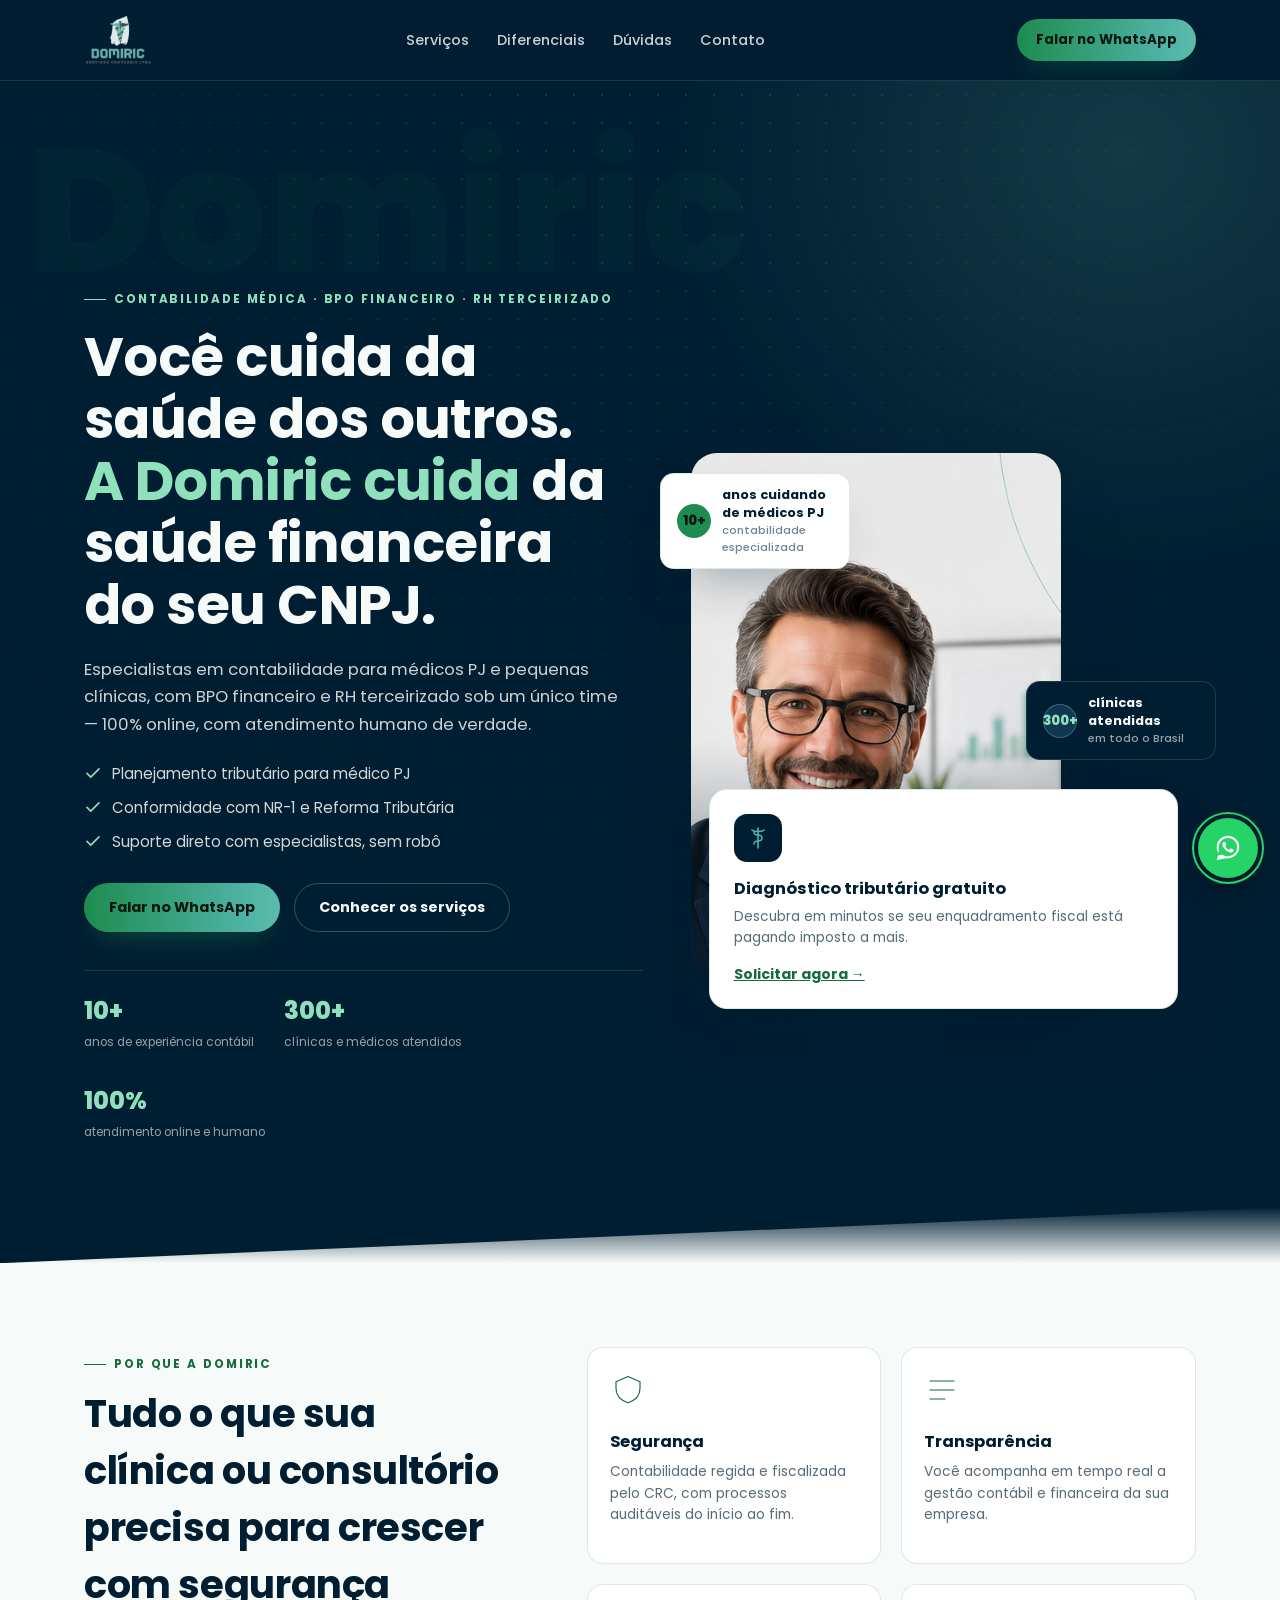
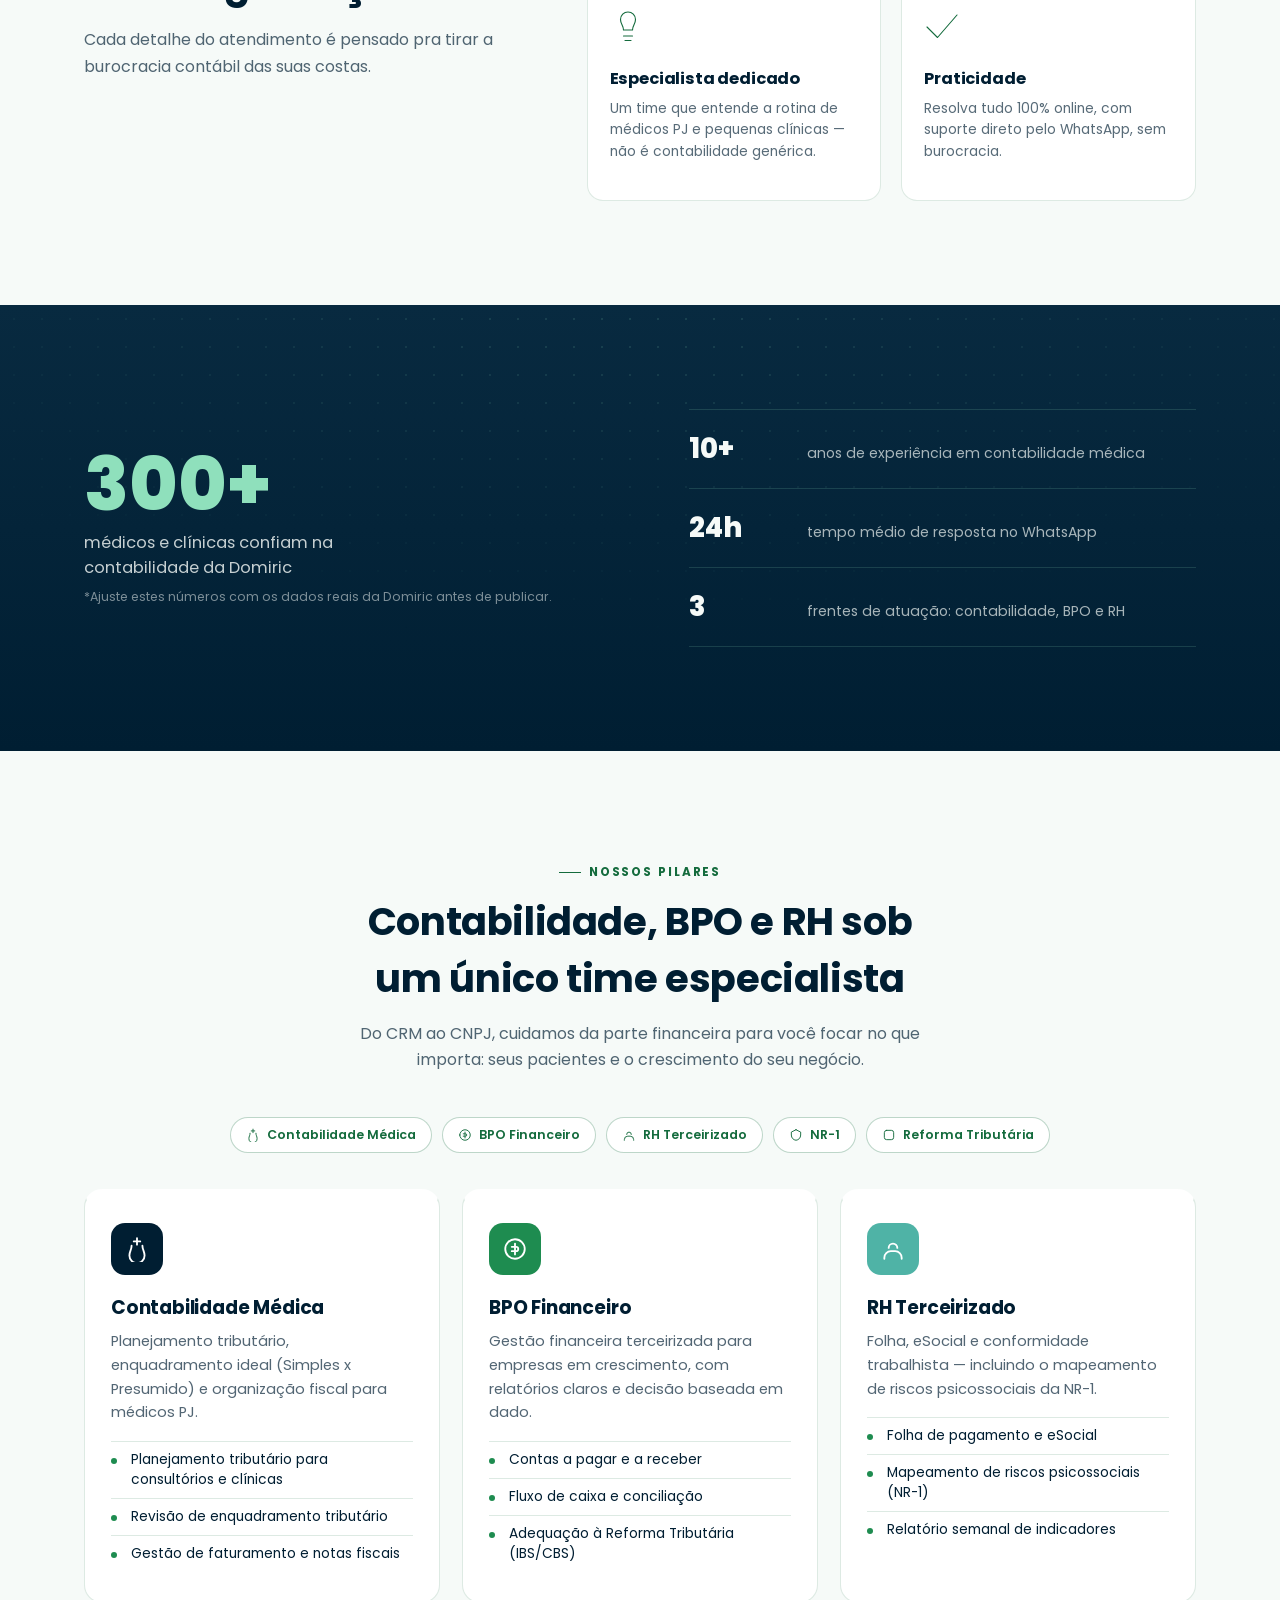
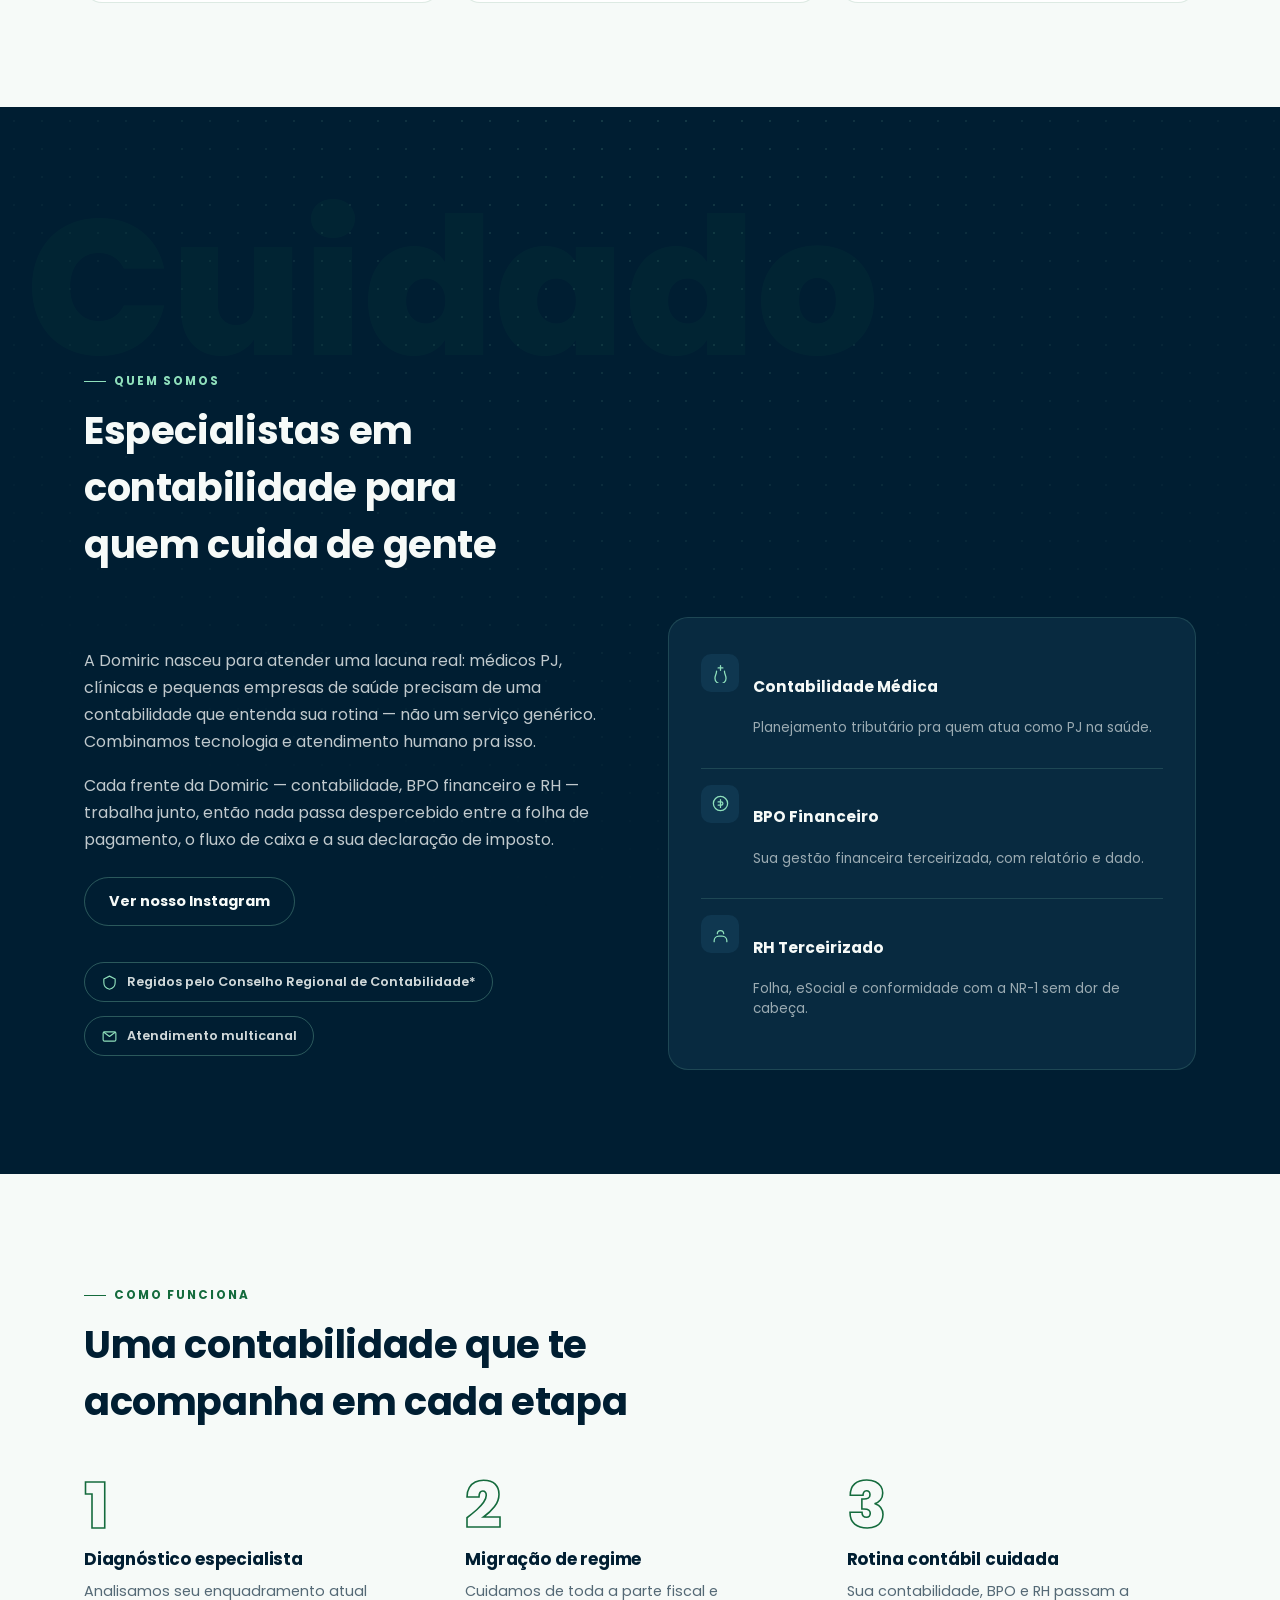
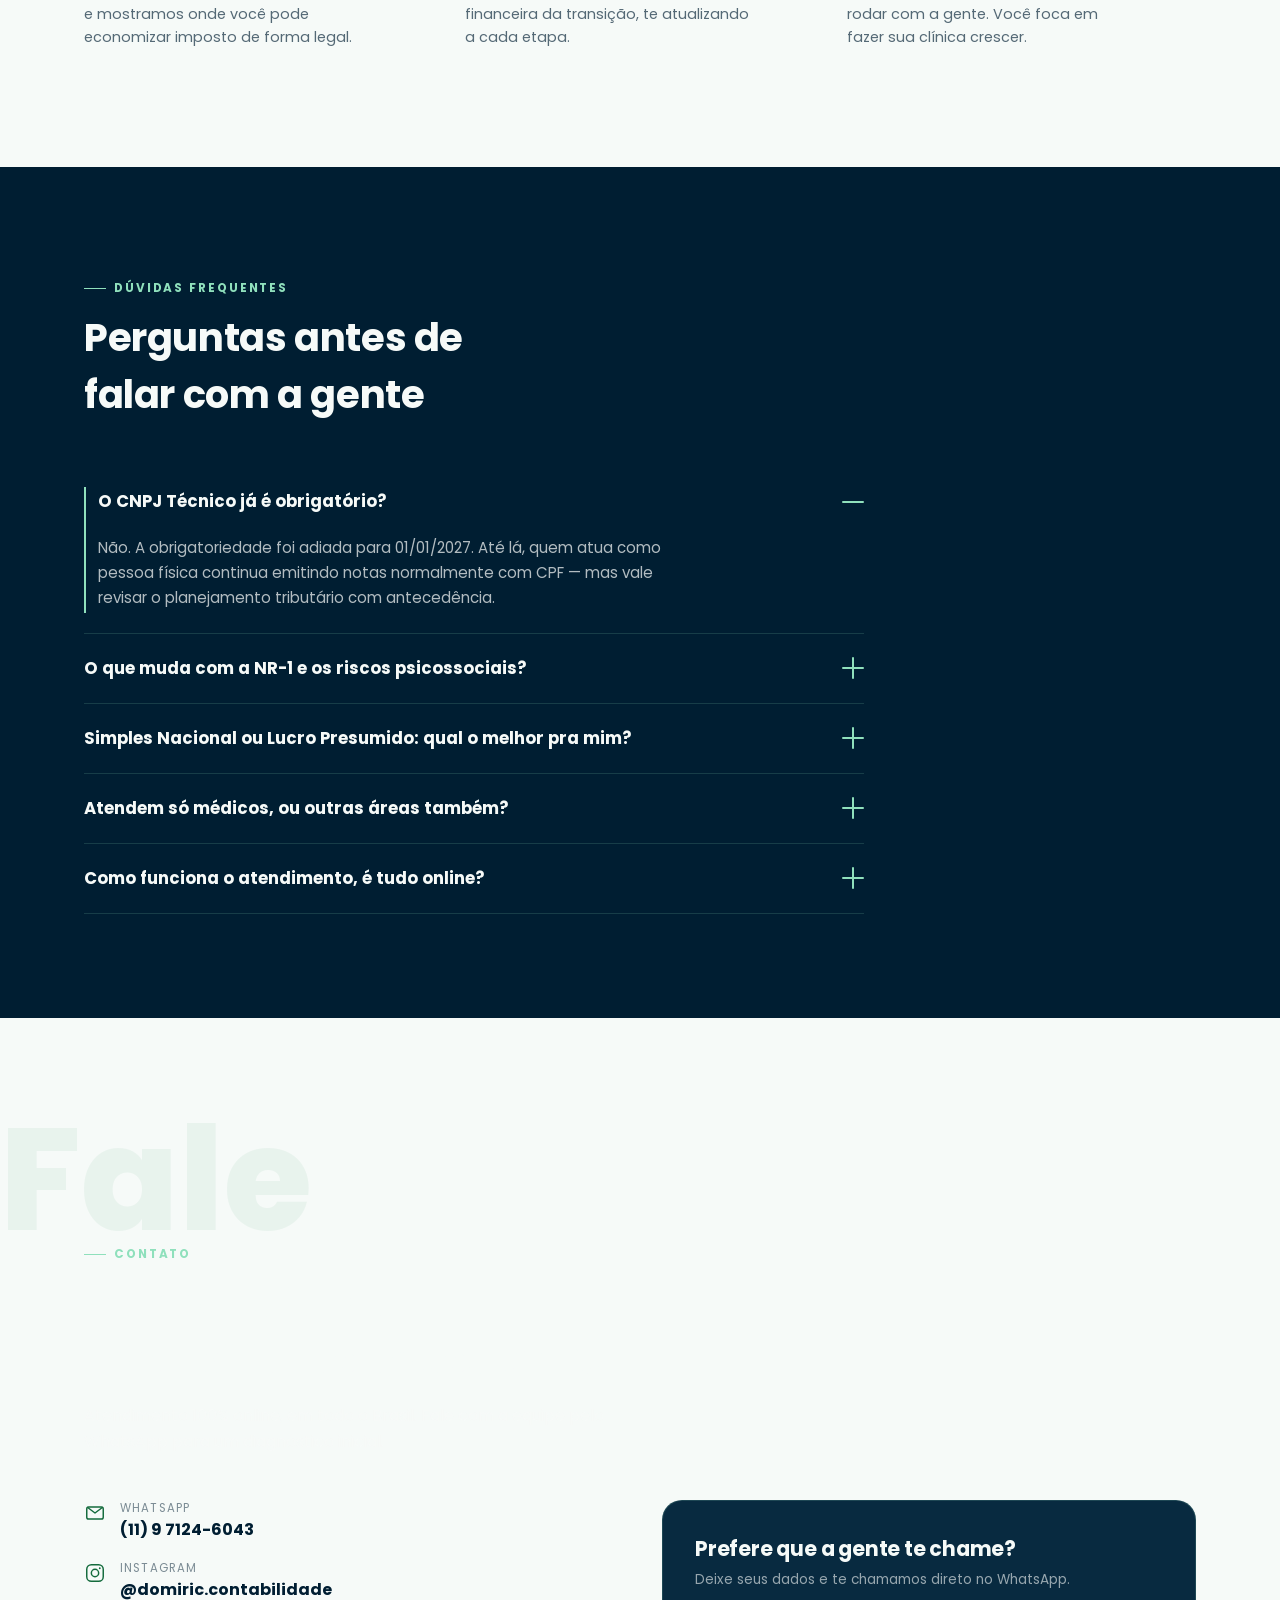
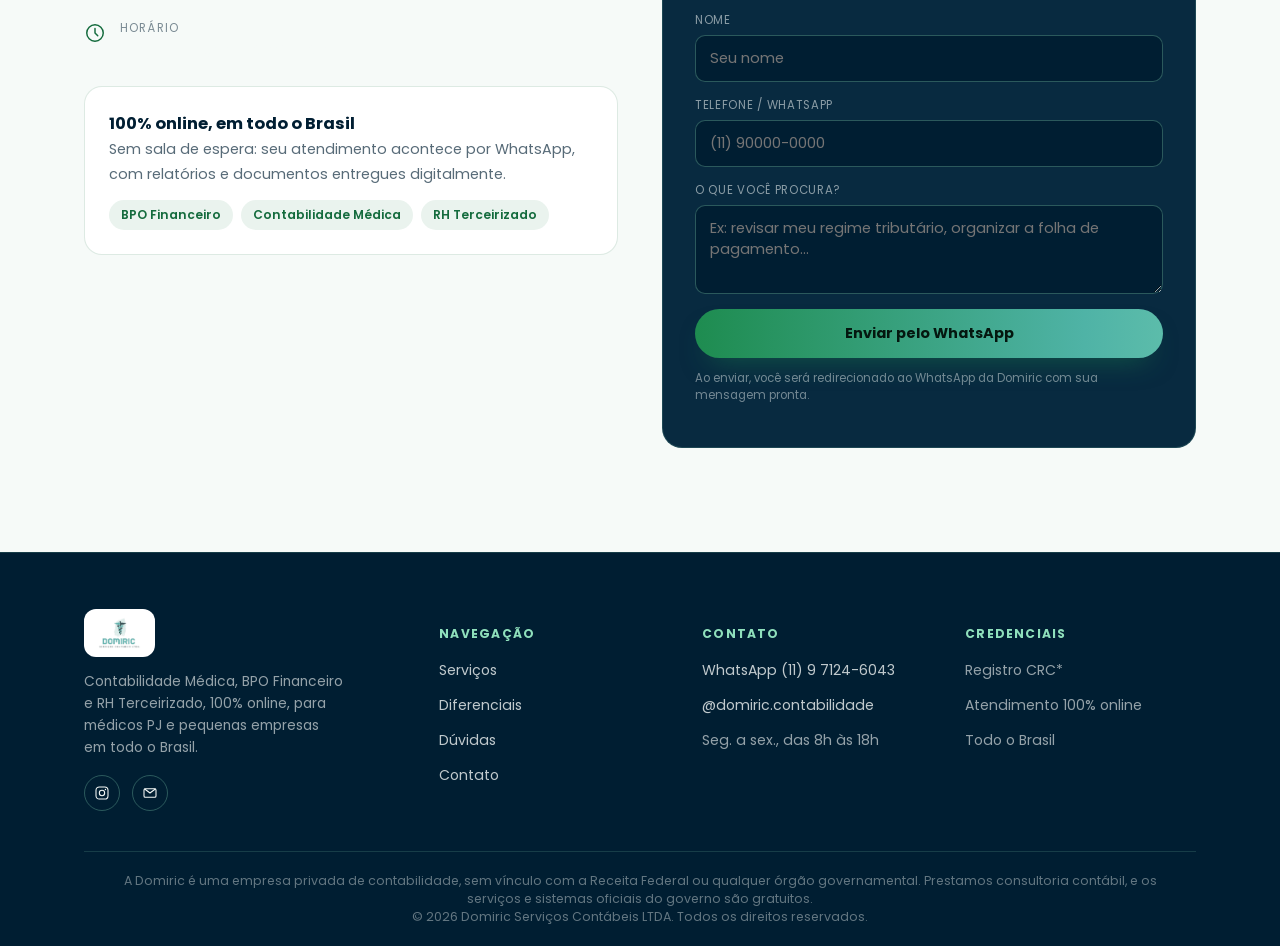
==== commit 23e9f8a5: "Remove menções a abertura/regularização de CNPJ e Receita Saúde Evita gatilho da política 'Serviços " ====
--- a/index.html
+++ b/index.html
@@ -174,9 +174,9 @@
           <h3>Contabilidade Médica</h3>
           <p>Planejamento tributário, enquadramento ideal (Simples x Presumido) e organização fiscal para médicos PJ.</p>
           <ul class="svc-list">
-            <li>Abertura e regularização de CNPJ</li>
+            <li>Planejamento tributário para consultórios e clínicas</li>
             <li>Revisão de enquadramento tributário</li>
-            <li>Emissão de notas e Receita Saúde</li>
+            <li>Gestão de faturamento e notas fiscais</li>
           </ul>
         </article>
 
@@ -263,8 +263,8 @@
         </div>
         <div class="step">
           <div class="n">2</div>
-          <h3>Migração ou abertura</h3>
-          <p>Cuidamos de toda a burocracia — CNPJ, CRM e cadastros — te atualizando a cada etapa.</p>
+          <h3>Migração de regime</h3>
+          <p>Cuidamos de toda a parte fiscal e financeira da transição, te atualizando a cada etapa.</p>
         </div>
         <div class="step">
           <div class="n">3</div>
@@ -285,7 +285,7 @@
       <div class="faq-list reveal">
         <div class="faq-item open">
           <button class="faq-q" aria-expanded="true">O CNPJ Técnico já é obrigatório?<span class="plus"></span></button>
-          <div class="faq-a"><p>Não. A obrigatoriedade foi adiada para 01/01/2027. Até lá, quem atua como pessoa física continua usando CPF e Receita Saúde normalmente — mas vale revisar o planejamento tributário com antecedência.</p></div>
+          <div class="faq-a"><p>Não. A obrigatoriedade foi adiada para 01/01/2027. Até lá, quem atua como pessoa física continua emitindo notas normalmente com CPF — mas vale revisar o planejamento tributário com antecedência.</p></div>
         </div>
         <div class="faq-item">
           <button class="faq-q" aria-expanded="false">O que muda com a NR-1 e os riscos psicossociais?<span class="plus"></span></button>
@@ -358,7 +358,7 @@
           </div>
           <div class="field">
             <label for="fMsg">O que você procura?</label>
-            <textarea id="fMsg" name="mensagem" rows="3" placeholder="Ex: abrir CNPJ, revisar meu regime tributário..."></textarea>
+            <textarea id="fMsg" name="mensagem" rows="3" placeholder="Ex: revisar meu regime tributário, organizar a folha de pagamento..."></textarea>
           </div>
           <button type="submit" class="btn btn-primary" style="width:100%;justify-content:center;">Enviar pelo WhatsApp</button>
           <p class="form-note">Ao enviar, você será redirecionado ao WhatsApp da Domiric com sua mensagem pronta.</p>
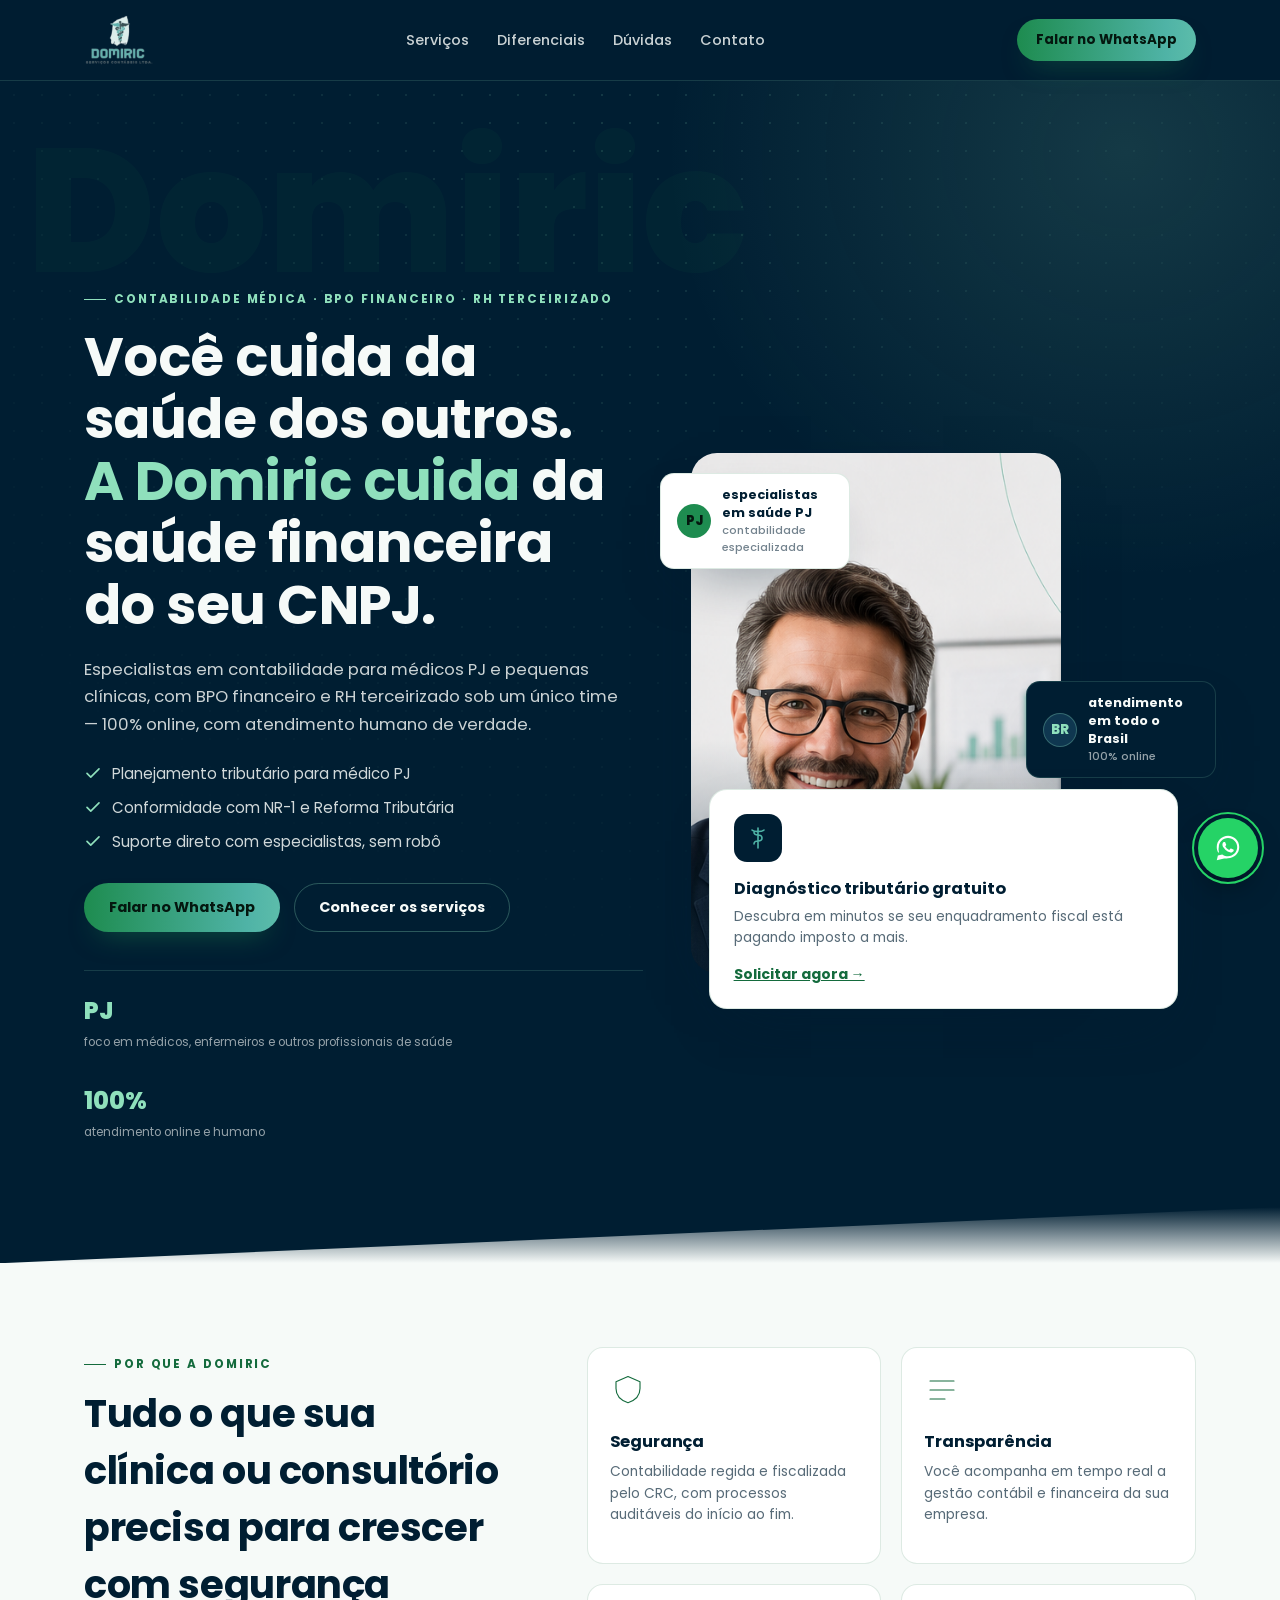
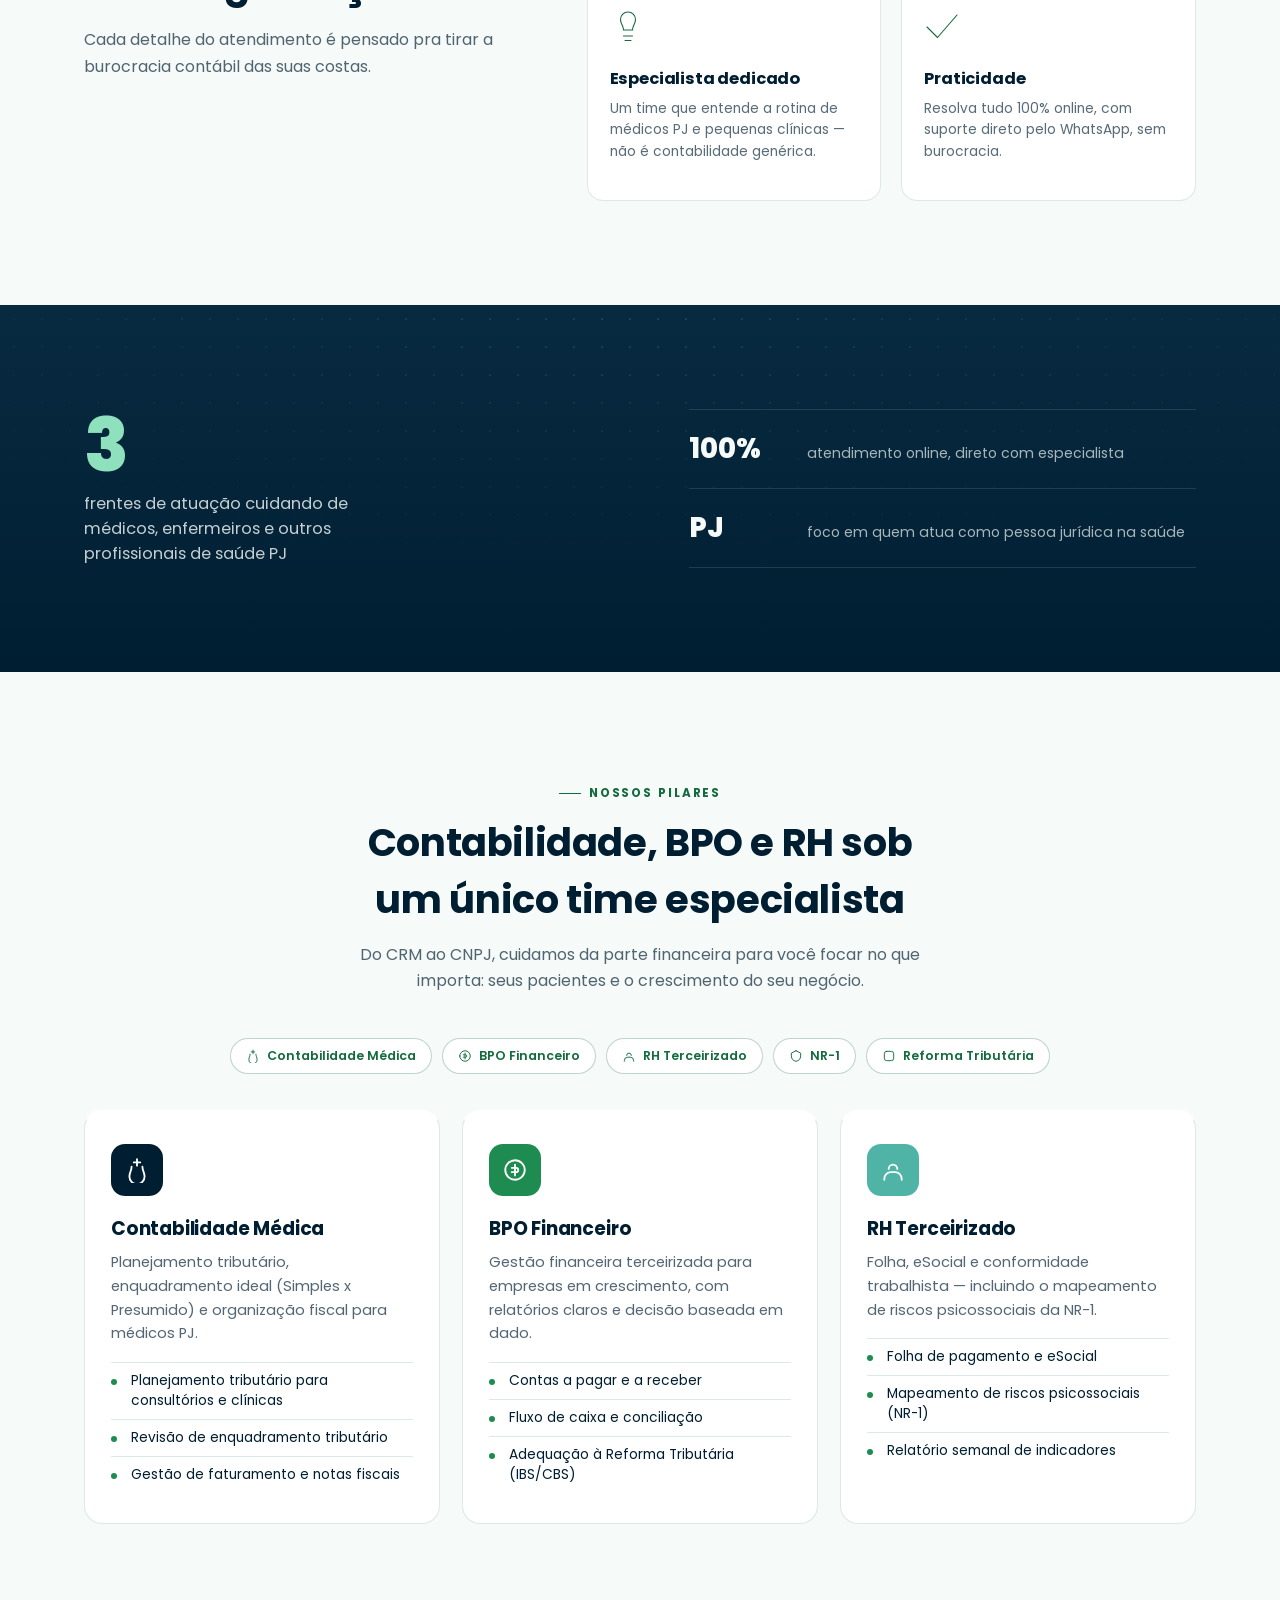
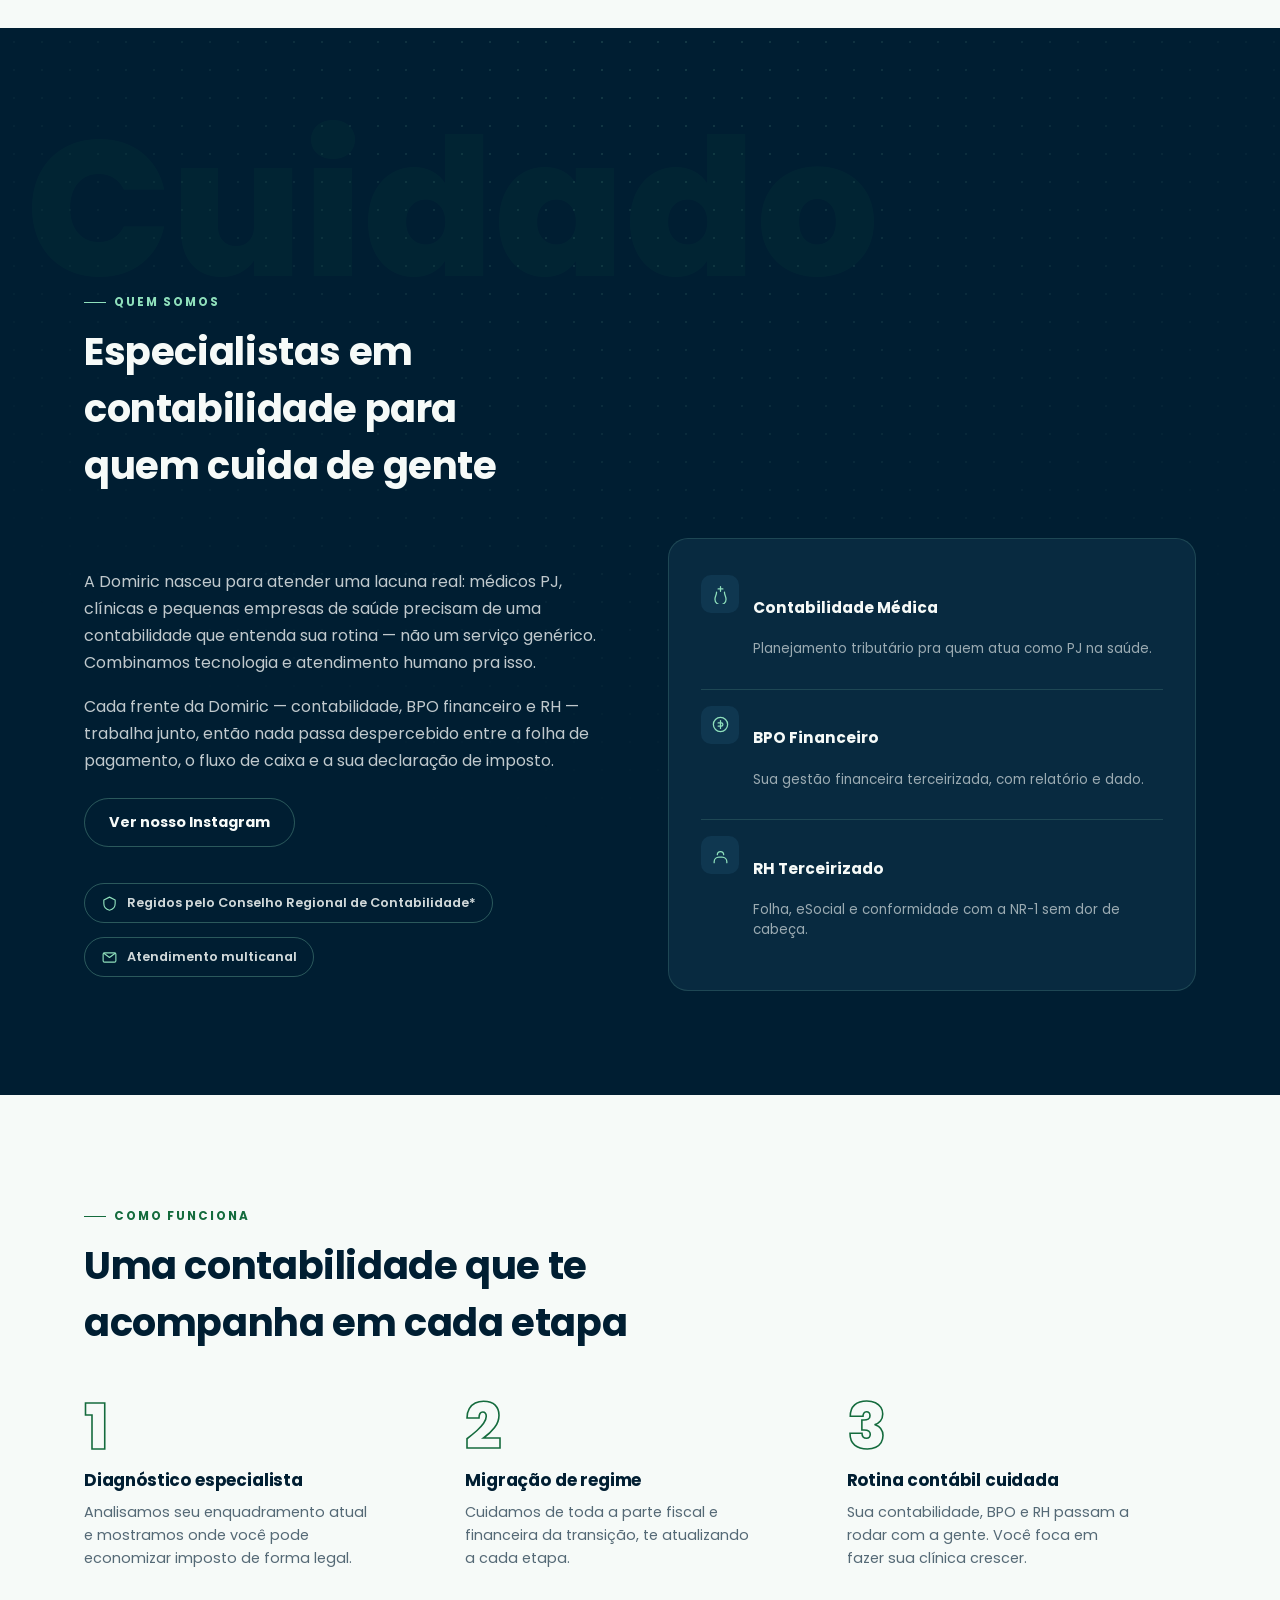
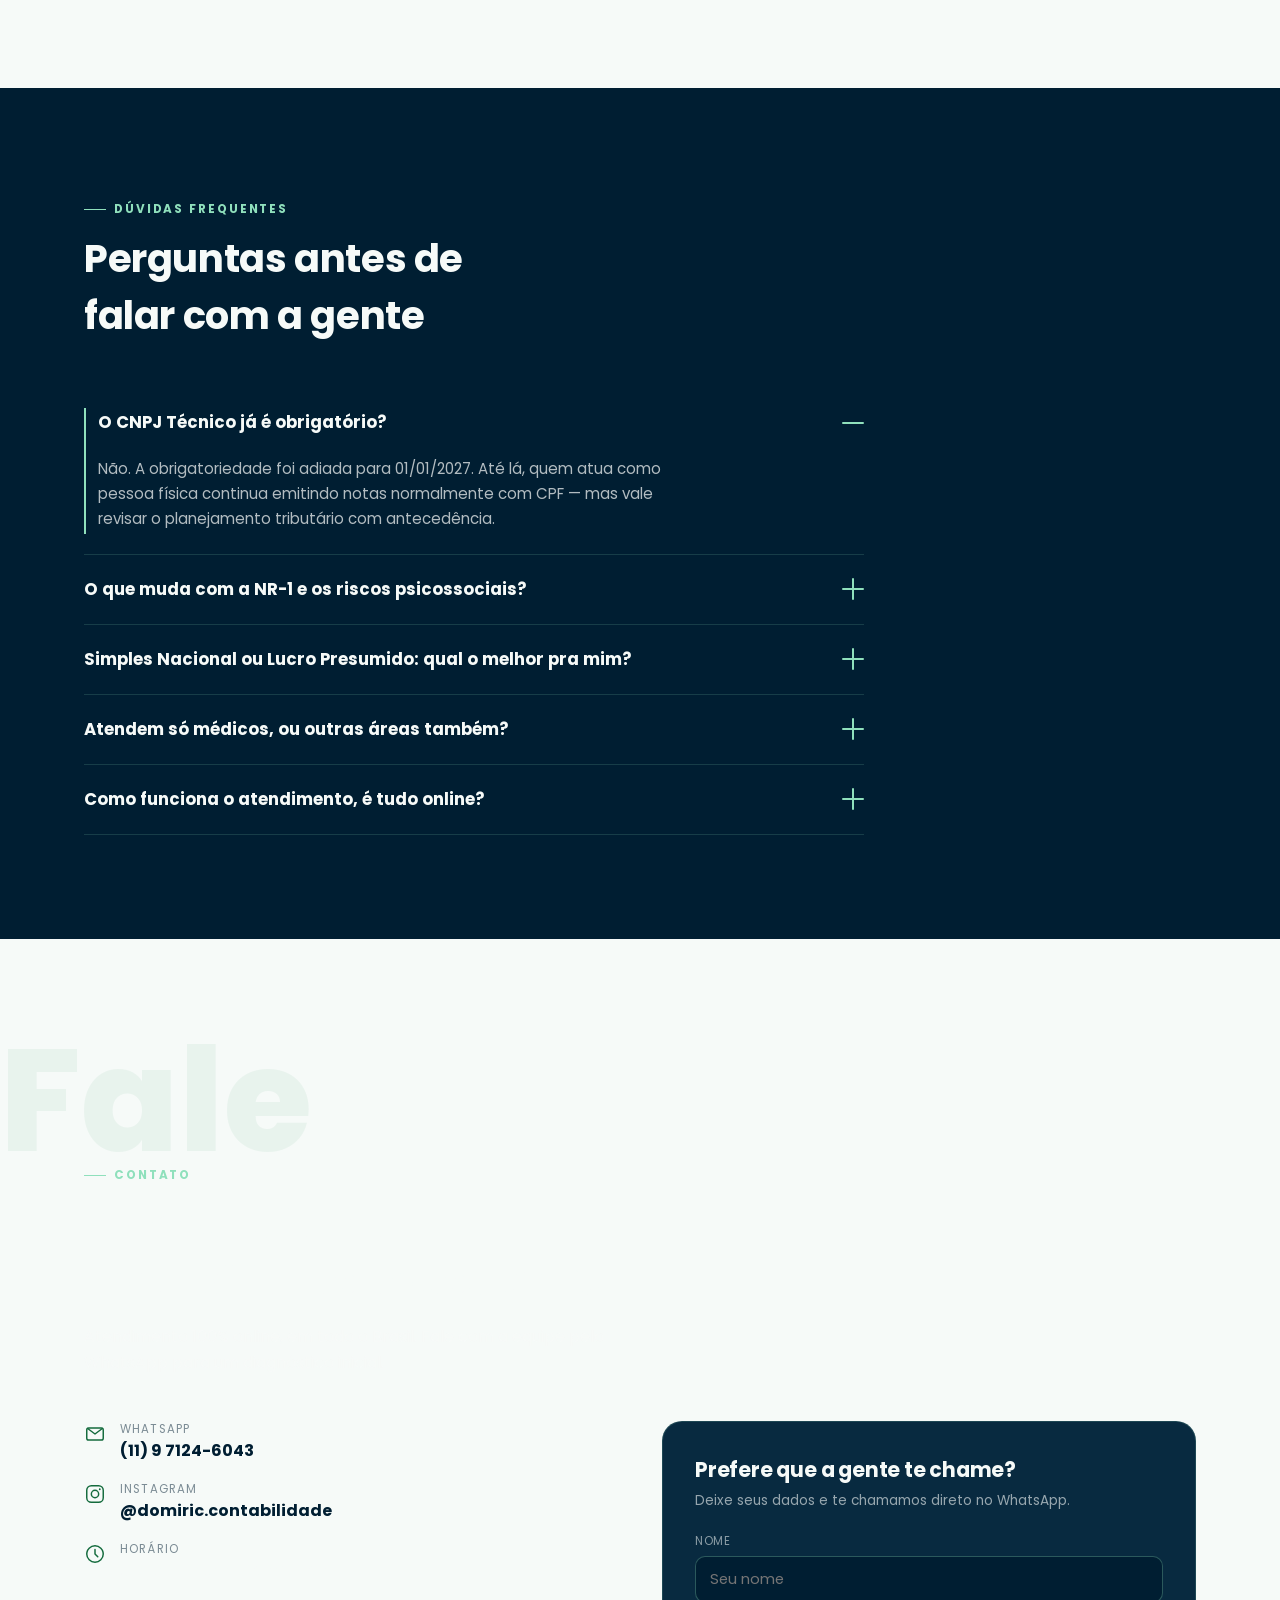
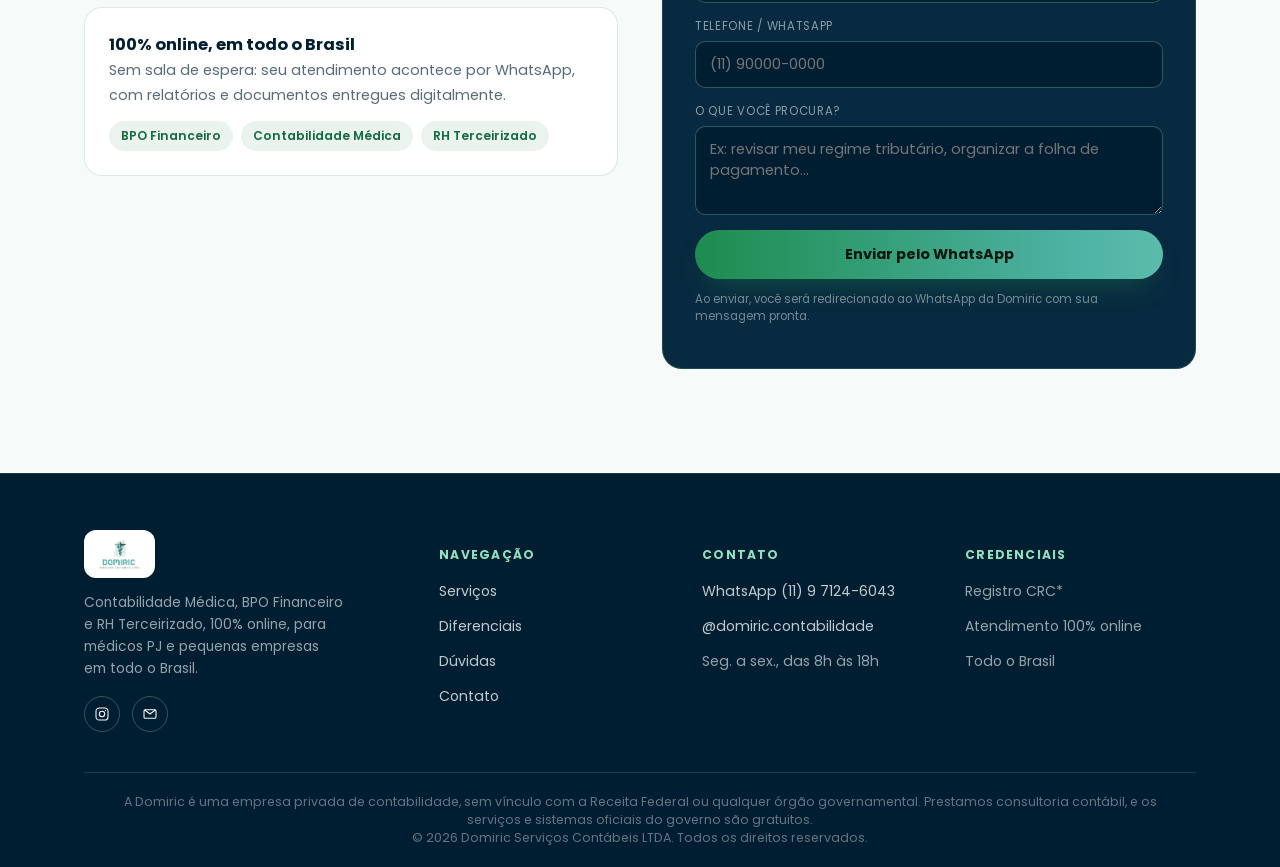
==== commit da4a3aff: "Remove nota interna vazada e números não confirmados do site - Tira nota de instrução ('*Ajuste este" ====
--- a/index.html
+++ b/index.html
@@ -62,8 +62,7 @@
           </div>
 
           <div class="trust-row">
-            <div class="trust-item"><span class="num count" data-count="10" data-suffix="+">0</span><br><span class="lbl">anos de experiência contábil</span></div>
-            <div class="trust-item"><span class="num count" data-count="300" data-suffix="+">0</span><br><span class="lbl">clínicas e médicos atendidos</span></div>
+            <div class="trust-item"><span class="num">PJ</span><br><span class="lbl">foco em médicos, enfermeiros e outros profissionais de saúde</span></div>
             <div class="trust-item"><span class="num count" data-count="100" data-suffix="%">0</span><br><span class="lbl">atendimento online e humano</span></div>
           </div>
         </div>
@@ -83,12 +82,12 @@
             </div>
           </div>
           <div class="badge badge-a">
-            <span class="dot">10+</span>
-            <span>anos cuidando de médicos PJ<span class="small">contabilidade especializada</span></span>
+            <span class="dot">PJ</span>
+            <span>especialistas em saúde PJ<span class="small">contabilidade especializada</span></span>
           </div>
           <div class="badge badge-b">
-            <span class="dot">300+</span>
-            <span>clínicas atendidas<span class="small">em todo o Brasil</span></span>
+            <span class="dot">BR</span>
+            <span>atendimento em todo o Brasil<span class="small">100% online</span></span>
           </div>
         </div>
       </div>
@@ -136,14 +135,12 @@
     <div class="wrap rel">
       <div class="stats-grid">
         <div class="stat-hero reveal">
-          <div class="num count" data-count="300" data-suffix="+">0</div>
-          <div class="lbl">médicos e clínicas confiam na contabilidade da Domiric</div>
-          <div class="note">*Ajuste estes números com os dados reais da Domiric antes de publicar.</div>
+          <div class="num count" data-count="3" data-suffix="">0</div>
+          <div class="lbl">frentes de atuação cuidando de médicos, enfermeiros e outros profissionais de saúde PJ</div>
         </div>
         <div class="stat-list reveal">
-          <div class="stat-row"><span class="num count" data-count="10" data-suffix="+">0</span><span class="lbl">anos de experiência em contabilidade médica</span></div>
-          <div class="stat-row"><span class="num count" data-count="24" data-suffix="h">0</span><span class="lbl">tempo médio de resposta no WhatsApp</span></div>
-          <div class="stat-row"><span class="num count" data-count="3" data-suffix="">0</span><span class="lbl">frentes de atuação: contabilidade, BPO e RH</span></div>
+          <div class="stat-row"><span class="num count" data-count="100" data-suffix="%">0</span><span class="lbl">atendimento online, direto com especialista</span></div>
+          <div class="stat-row"><span class="num">PJ</span><span class="lbl">foco em quem atua como pessoa jurídica na saúde</span></div>
         </div>
       </div>
     </div>
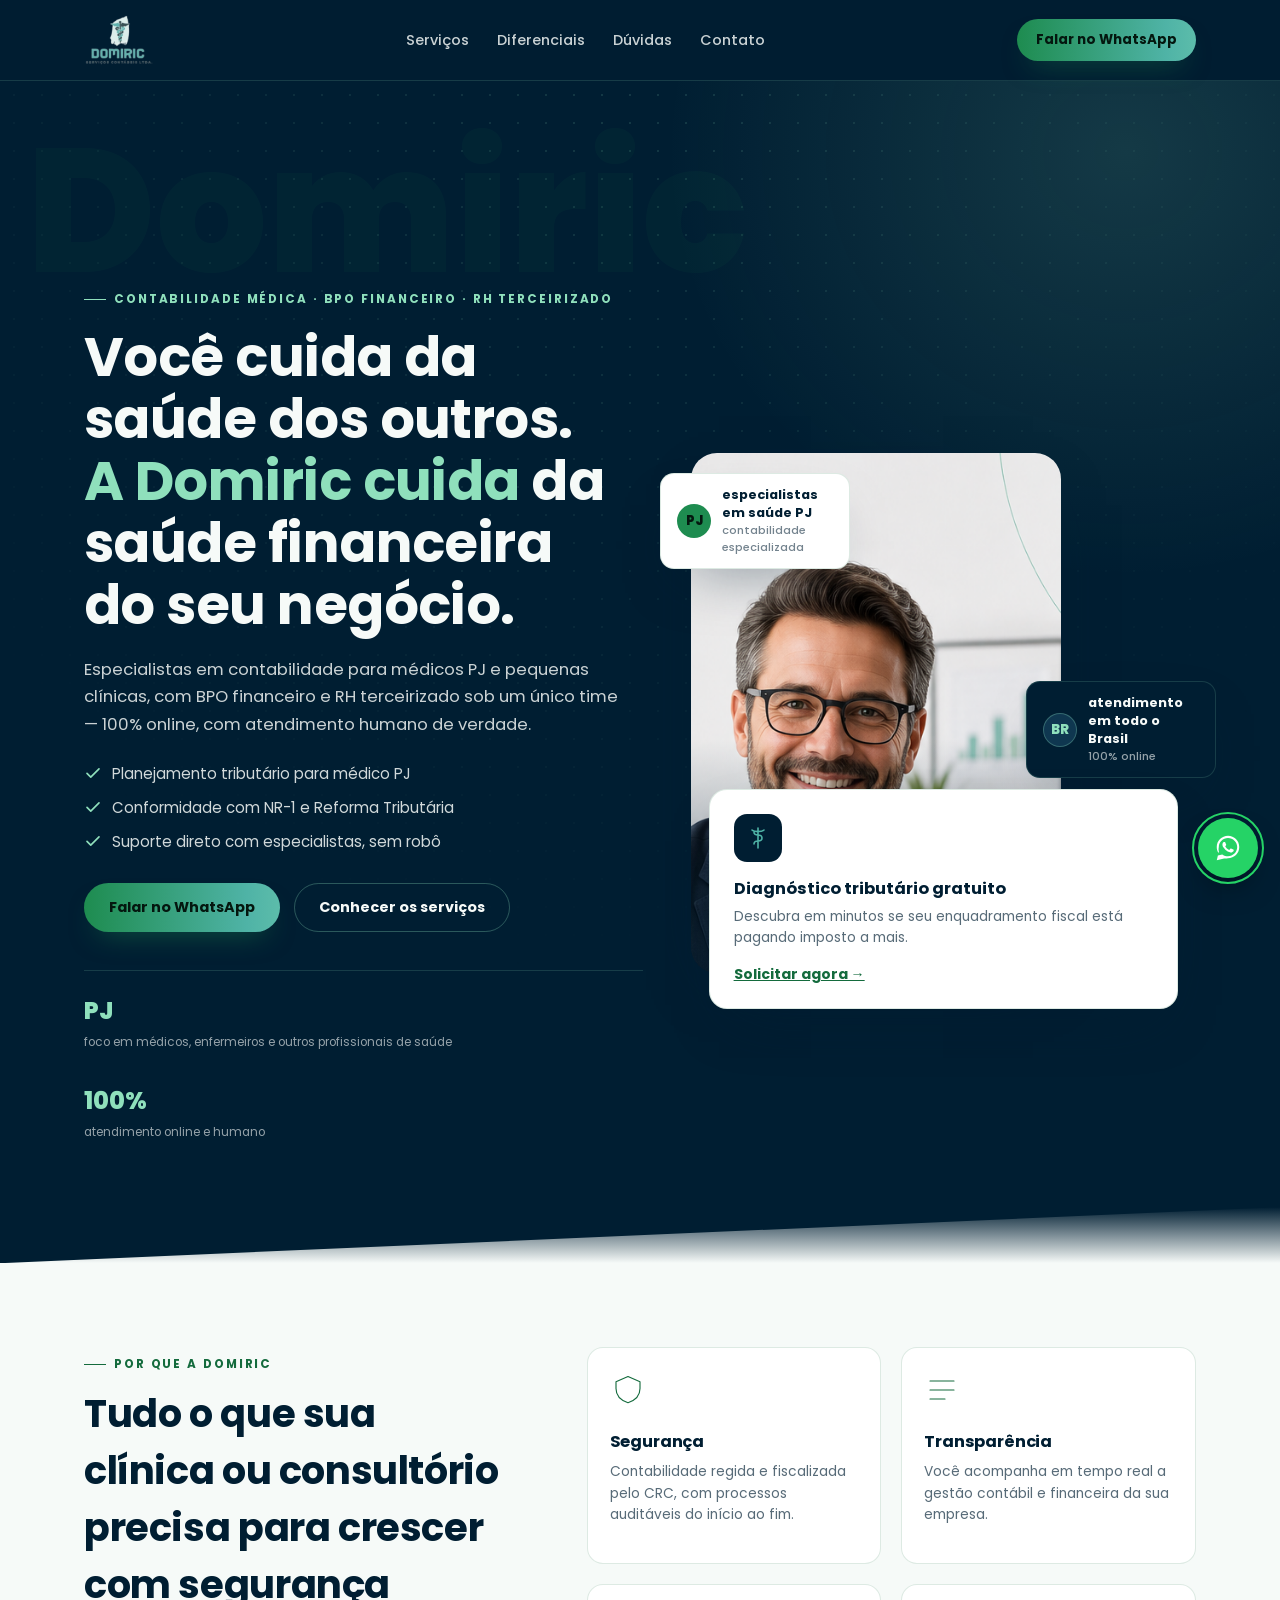
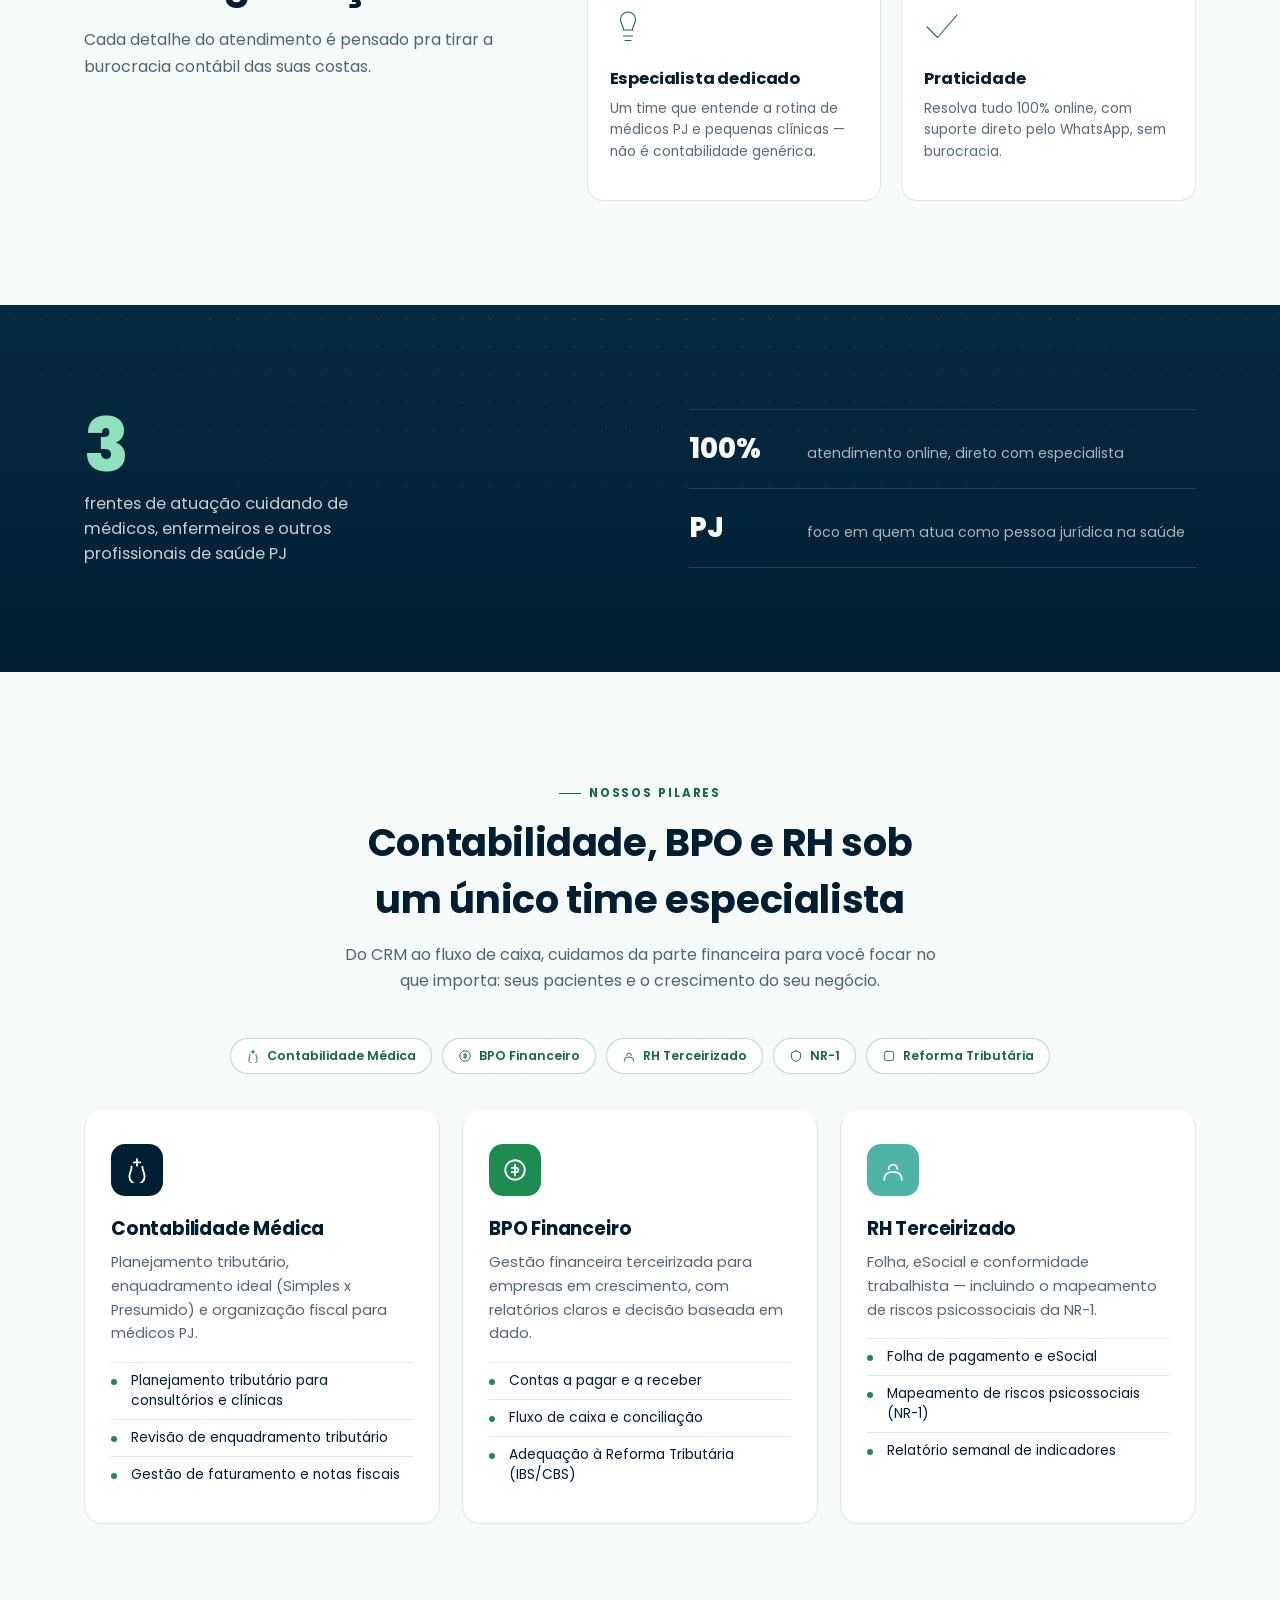
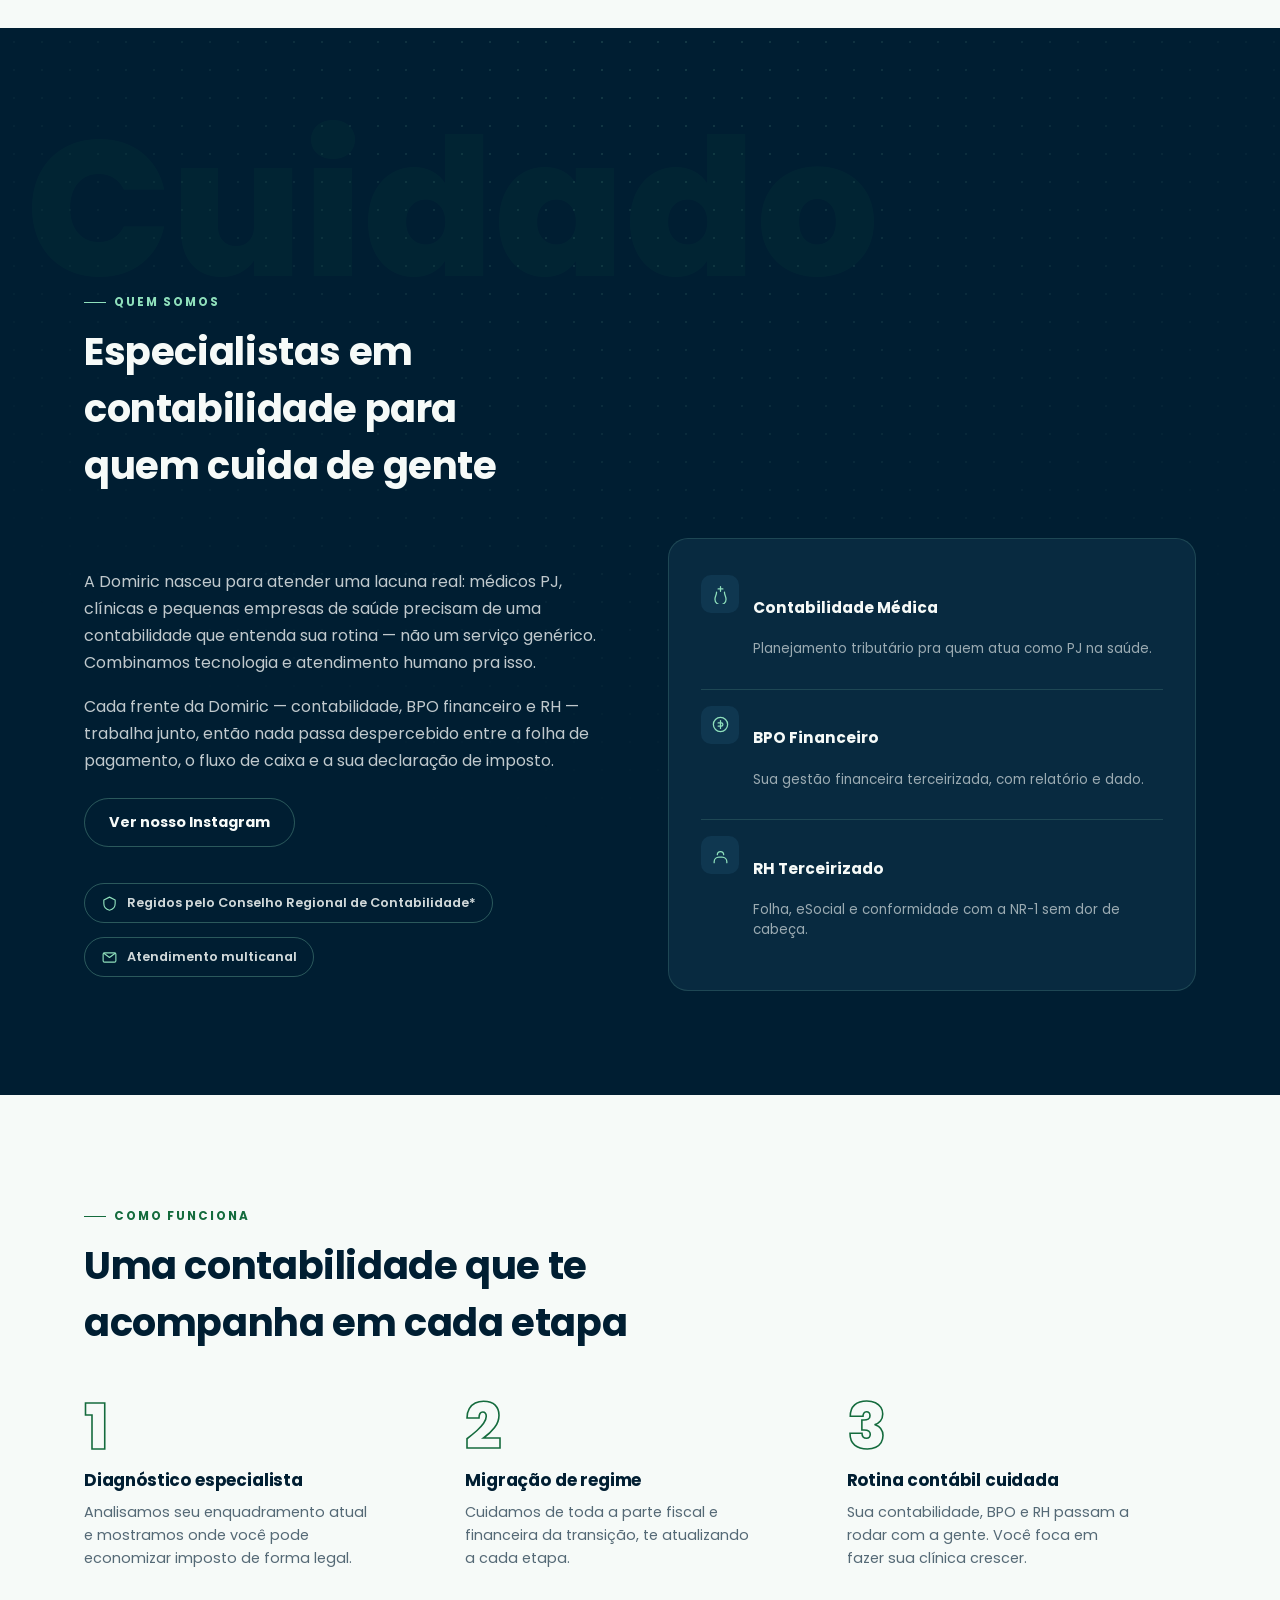
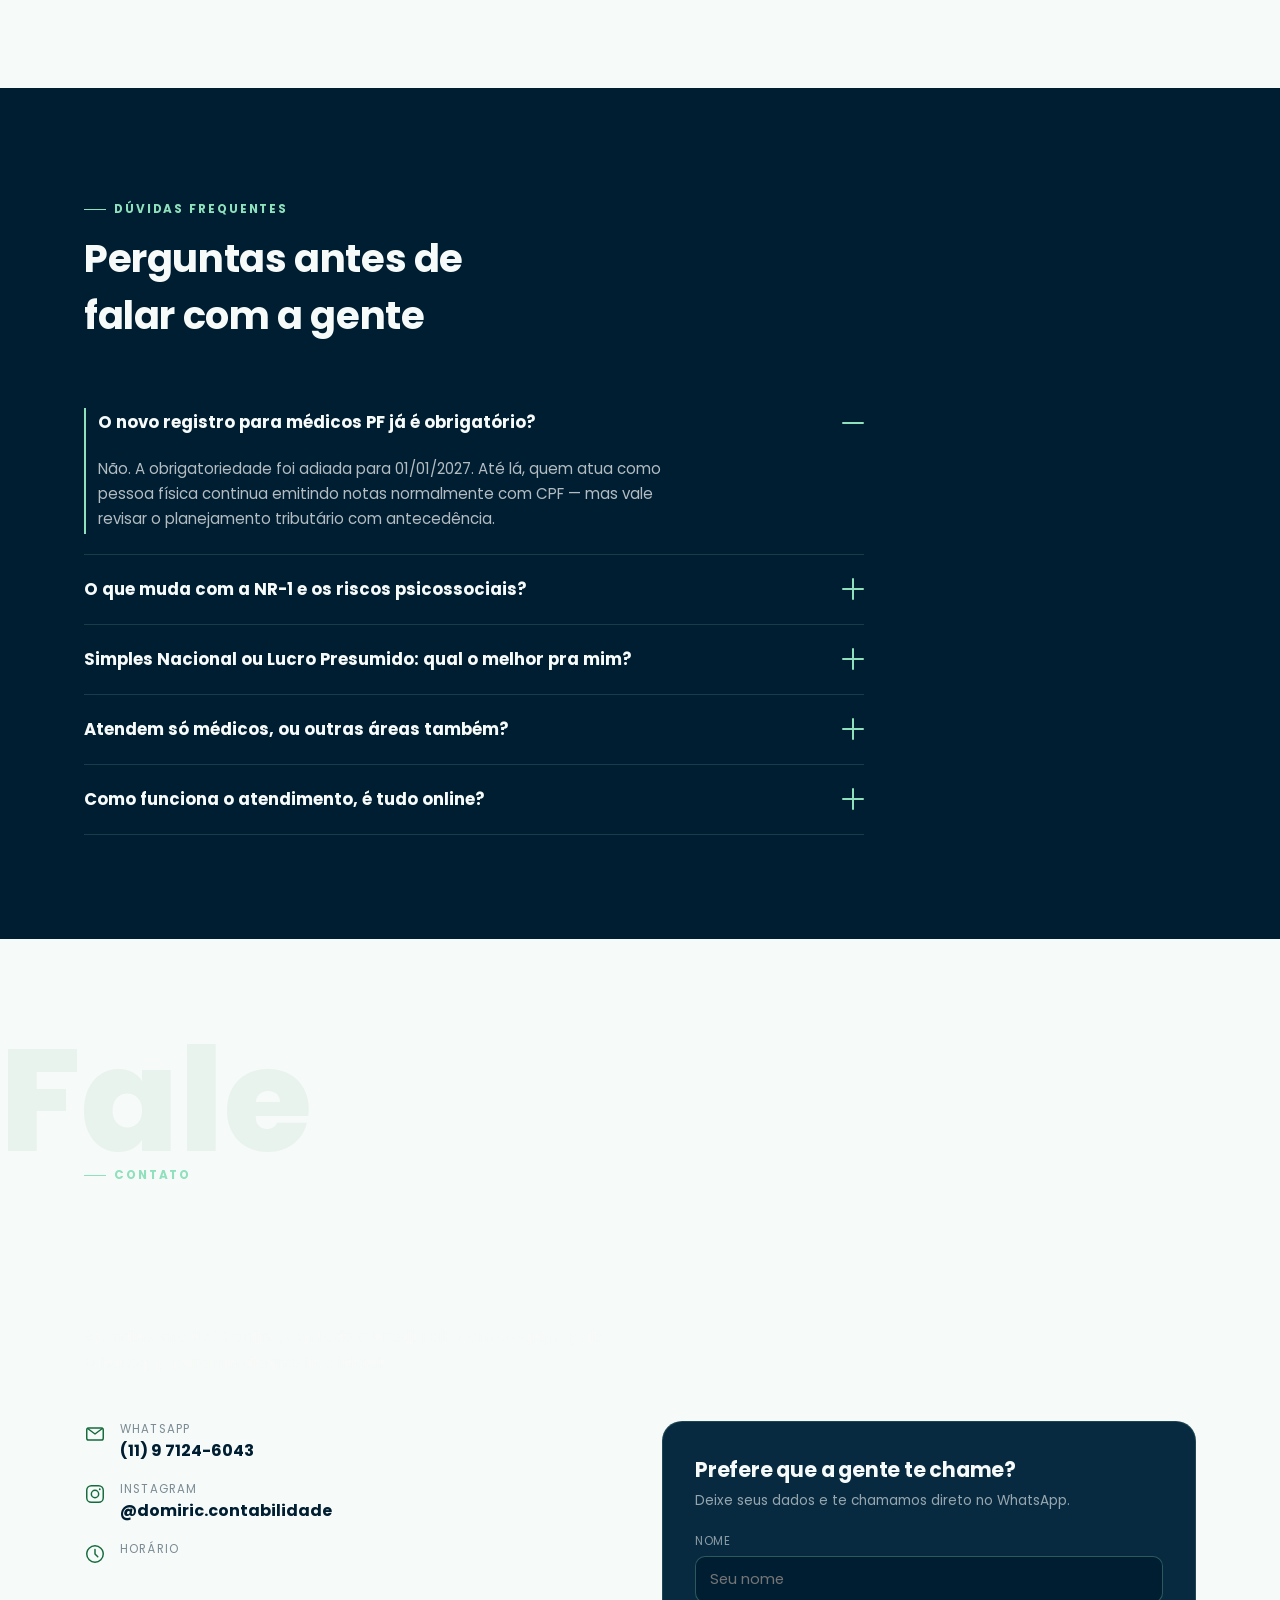
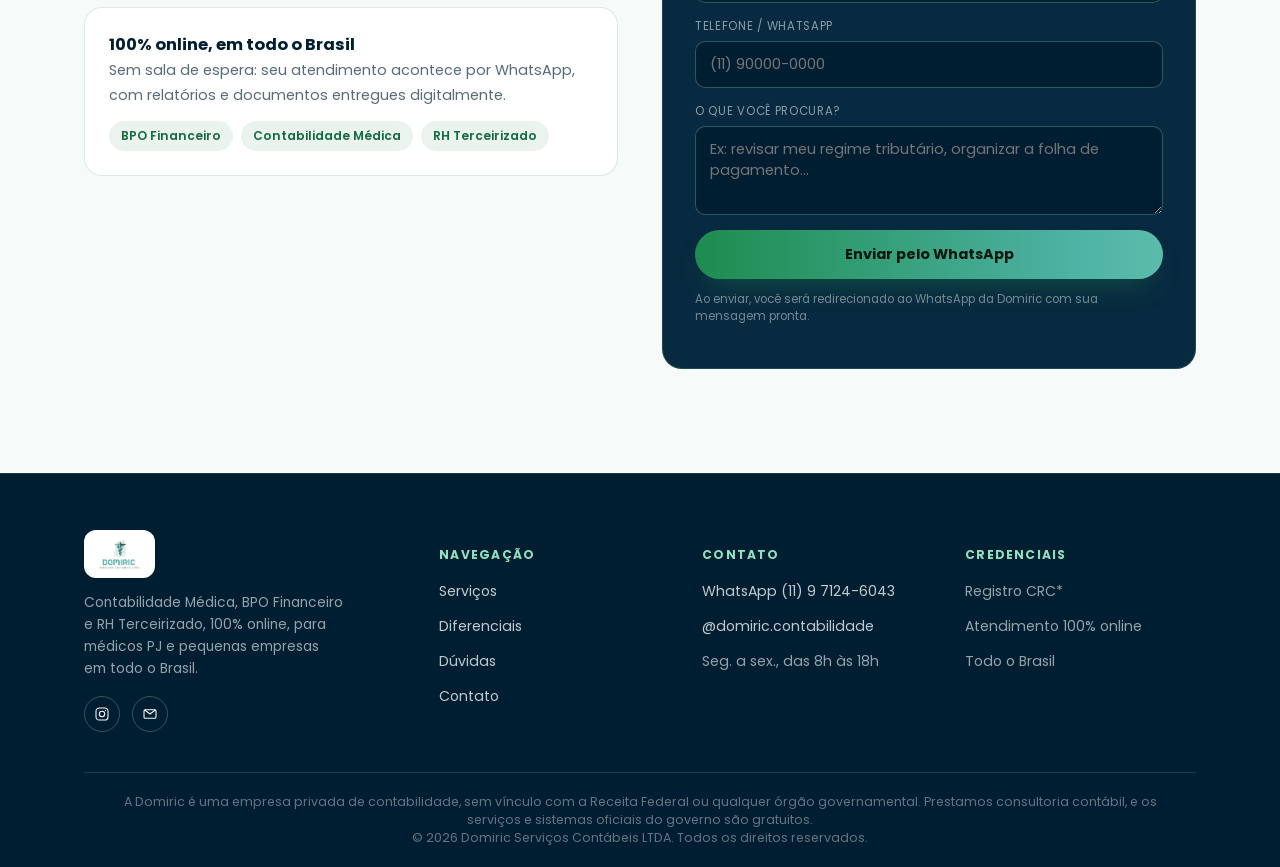
==== commit 7f805df5: "Remove todas as menções literais a 'CNPJ' do site A política do Google Ads sobre 'Documentos e servi" ====
--- a/index.html
+++ b/index.html
@@ -47,7 +47,7 @@
       <div class="hero-grid">
         <div class="hero-copy reveal">
           <span class="eyebrow">Contabilidade Médica · BPO Financeiro · RH Terceirizado</span>
-          <h1>Você cuida da saúde dos outros. <em>A Domiric cuida</em> da saúde financeira do seu CNPJ.</h1>
+          <h1>Você cuida da saúde dos outros. <em>A Domiric cuida</em> da saúde financeira do seu negócio.</h1>
           <p class="lead">Especialistas em contabilidade para médicos PJ e pequenas clínicas, com BPO financeiro e RH terceirizado sob um único time — 100% online, com atendimento humano de verdade.</p>
 
           <ul class="check-list">
@@ -152,7 +152,7 @@
       <div class="section-head reveal center">
         <span class="eyebrow">Nossos pilares</span>
         <h2>Contabilidade, BPO e RH sob um único time especialista</h2>
-        <p>Do CRM ao CNPJ, cuidamos da parte financeira para você focar no que importa: seus pacientes e o crescimento do seu negócio.</p>
+        <p>Do CRM ao fluxo de caixa, cuidamos da parte financeira para você focar no que importa: seus pacientes e o crescimento do seu negócio.</p>
       </div>
 
       <div class="chip-row reveal" style="justify-content:center;">
@@ -281,7 +281,7 @@
       </div>
       <div class="faq-list reveal">
         <div class="faq-item open">
-          <button class="faq-q" aria-expanded="true">O CNPJ Técnico já é obrigatório?<span class="plus"></span></button>
+          <button class="faq-q" aria-expanded="true">O novo registro para médicos PF já é obrigatório?<span class="plus"></span></button>
           <div class="faq-a"><p>Não. A obrigatoriedade foi adiada para 01/01/2027. Até lá, quem atua como pessoa física continua emitindo notas normalmente com CPF — mas vale revisar o planejamento tributário com antecedência.</p></div>
         </div>
         <div class="faq-item">
@@ -310,7 +310,7 @@
     <div class="wrap rel">
       <div class="section-head reveal" style="margin-bottom:44px;">
         <span class="eyebrow">Contato</span>
-        <h2>Vamos cuidar da contabilidade do seu CNPJ</h2>
+        <h2>Vamos cuidar da contabilidade da sua empresa</h2>
         <p>Atendimento 100% online, em todo o Brasil. Fale com a equipe pelo WhatsApp para um diagnóstico inicial.</p>
       </div>
 
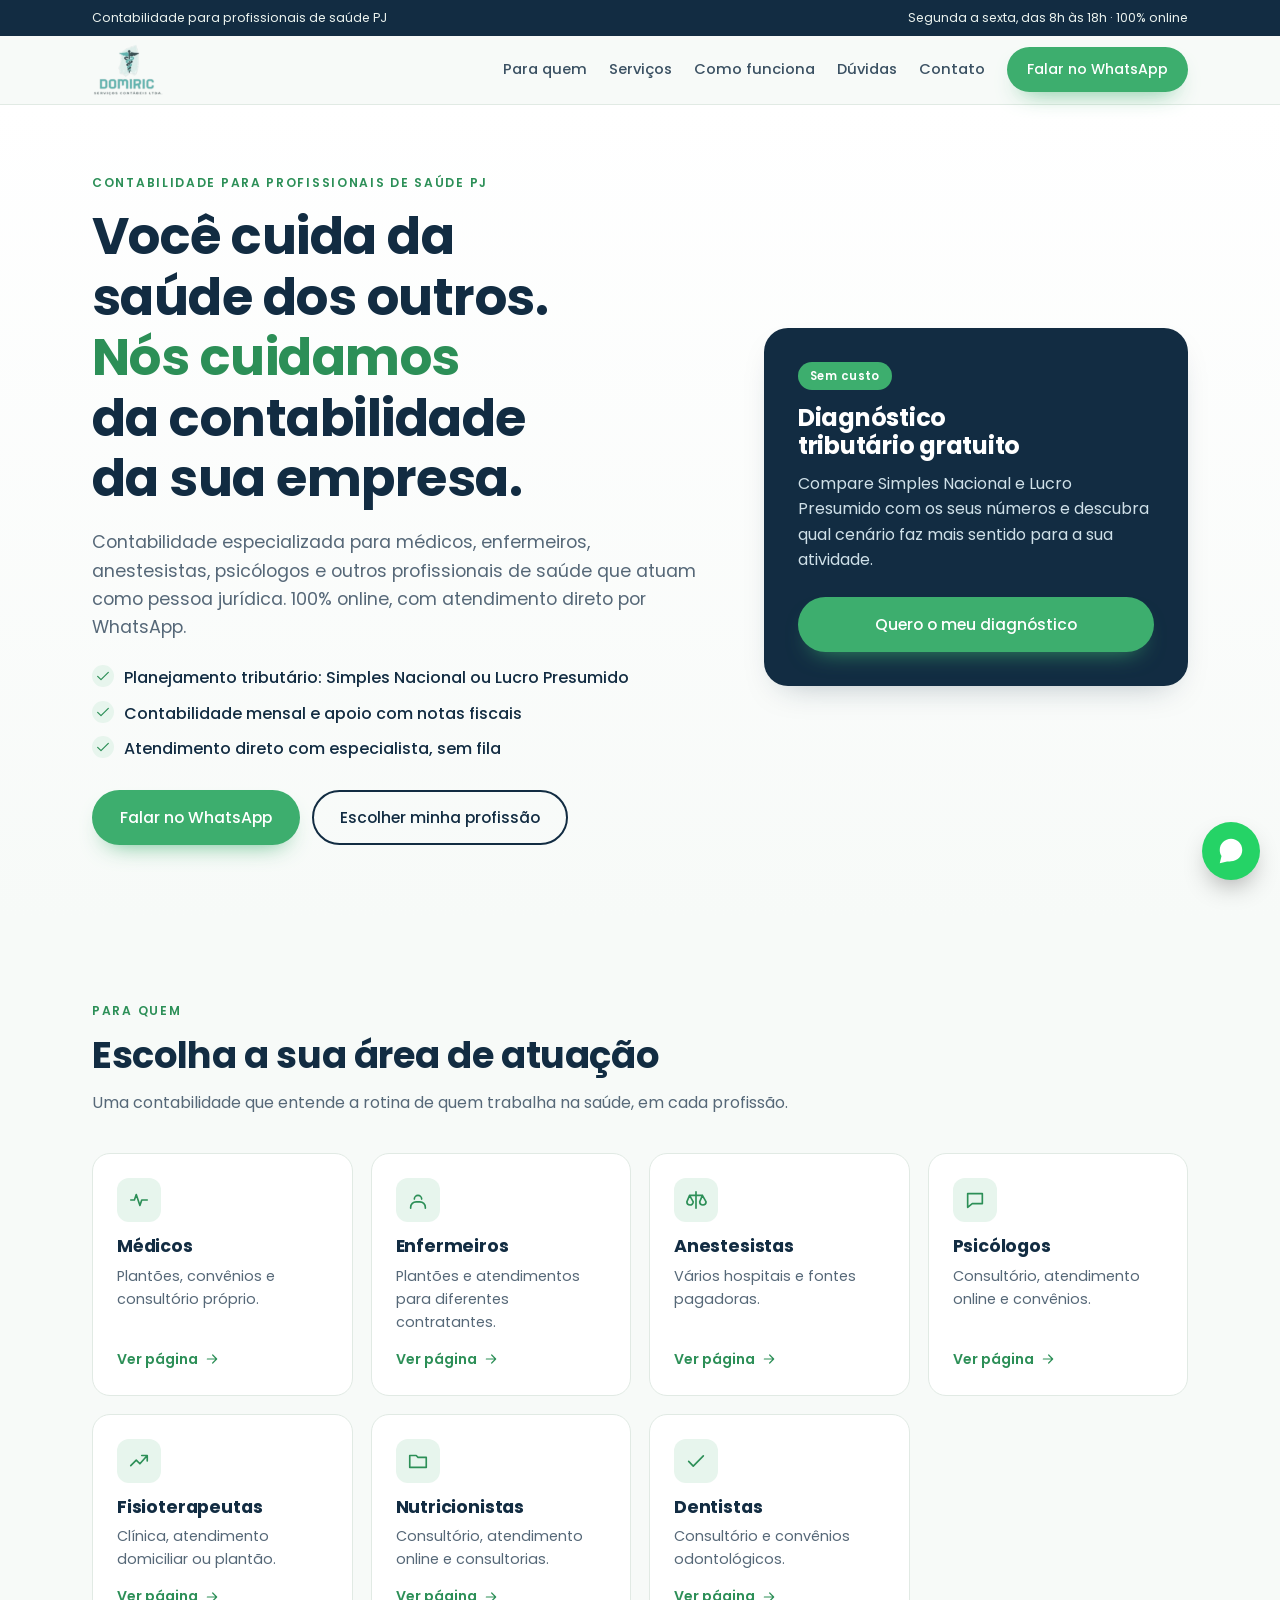
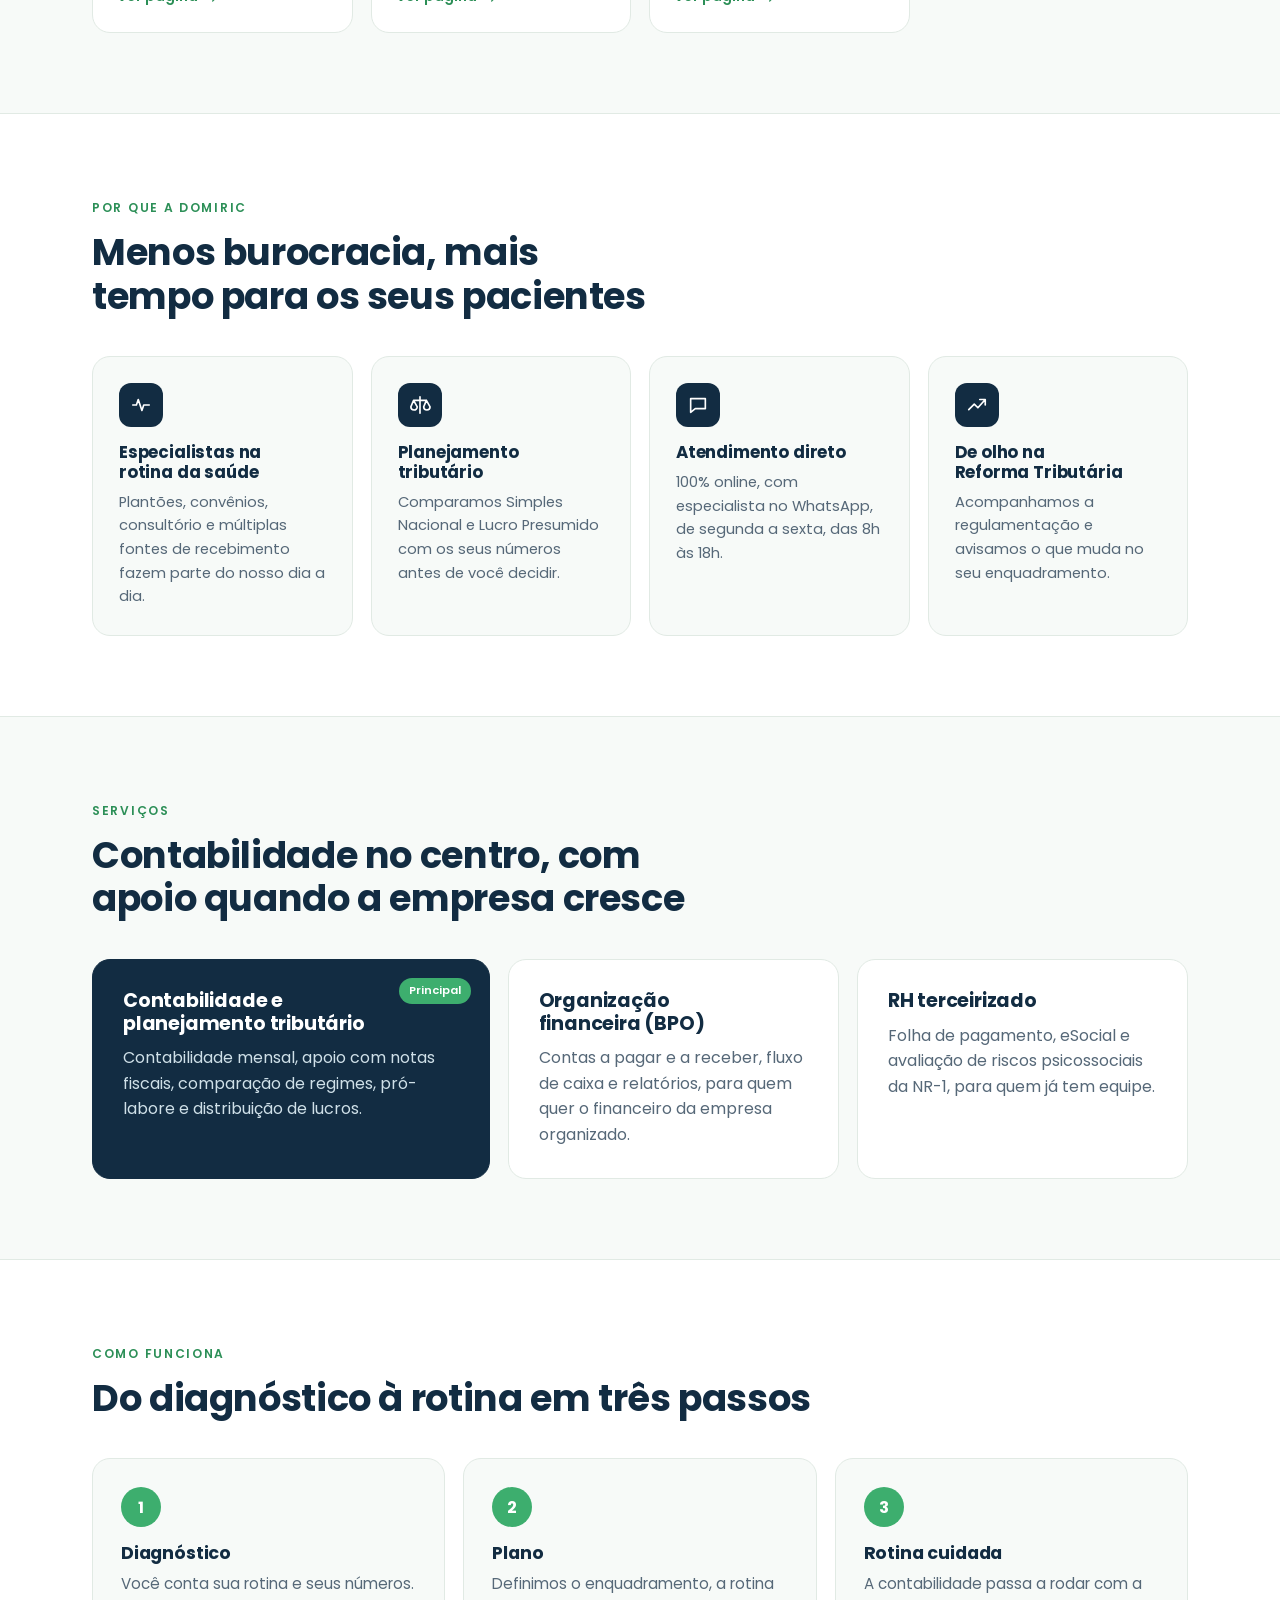
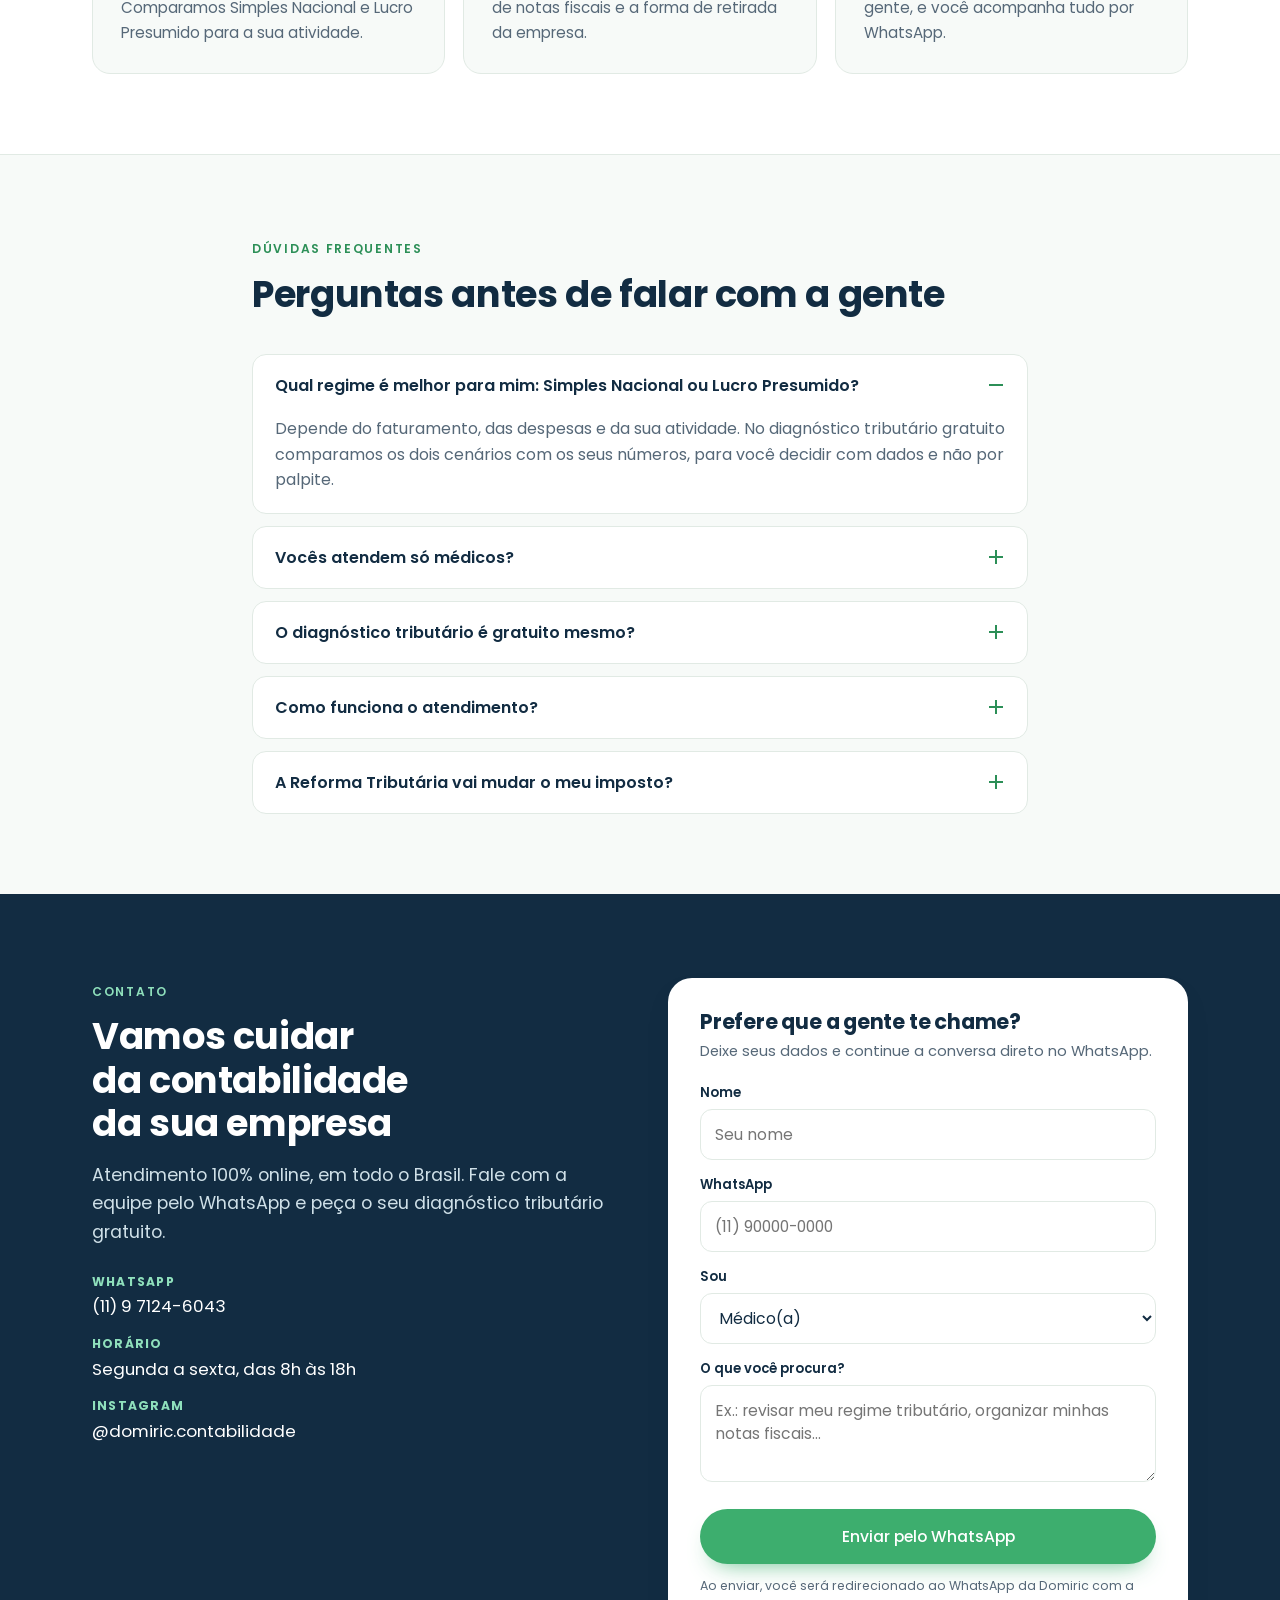
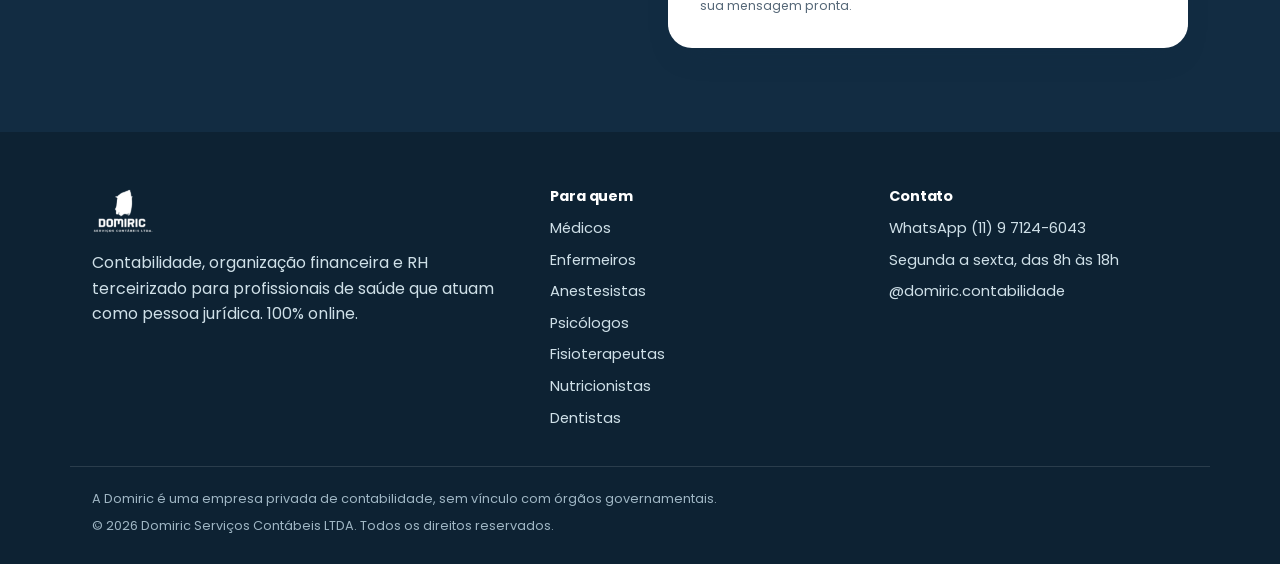
==== commit 7d5b4917: "Refaz o site para profissionais de saúde PJ (home + 7 páginas por profissão) - Home e páginas por pr" ====
--- a/index.html
+++ b/index.html
@@ -1,425 +1,195 @@
 <!DOCTYPE html>
 <html lang="pt-BR">
 <head>
+<!-- Google tag (gtag.js) -->
+<script async src="https://www.googletagmanager.com/gtag/js?id=G-FYGS9DL36L"></script>
+<script>
+  window.dataLayer = window.dataLayer || [];
+  function gtag(){dataLayer.push(arguments);}
+  gtag('js', new Date());
+  gtag('config', 'G-FYGS9DL36L');
+</script>
 <meta charset="UTF-8">
 <meta name="viewport" content="width=device-width, initial-scale=1.0">
-<title>Domiric Contábil | Contabilidade para Médicos, BPO Financeiro e RH</title>
-<meta name="description" content="Contabilidade especializada para médicos PJ, BPO Financeiro para empresas em crescimento e RH Terceirizado. Atendimento 100% online, humano e especialista.">
-<link rel="icon" href="logo-cropped.png">
+<title>Domiric Contábil | Contabilidade para profissionais de saúde PJ</title>
+<meta name="description" content="Contabilidade para médicos, enfermeiros, anestesistas, psicólogos e outros profissionais de saúde PJ. Diagnóstico tributário gratuito e atendimento 100% online.">
+<link rel="canonical" href="https://www.domiriccontabil.com.br/">
+<link rel="icon" href="/logo-cropped.png">
 <link rel="preconnect" href="https://fonts.googleapis.com">
 <link rel="preconnect" href="https://fonts.gstatic.com" crossorigin>
-<link href="https://fonts.googleapis.com/css2?family=Poppins:wght@400;500;600;700;800&display=swap" rel="stylesheet">
-<link rel="stylesheet" href="styles.css">
+<link href="https://fonts.googleapis.com/css2?family=Poppins:wght@400;500;600;700&display=swap" rel="stylesheet">
+<link rel="stylesheet" href="/styles.css">
 </head>
-<body>
-
+<body data-profession="geral">
+<div class="topbar"><div class="wrap"><span>Contabilidade para profissionais de saúde PJ</span><span class="hide-sm">Segunda a sexta, das 8h às 18h · 100% online</span></div></div>
 <header class="site" id="siteHeader">
-  <div class="nav">
-    <a class="brand" href="#top">
-      <img src="logo-cropped.png" alt="Domiric Contábil">
-    </a>
-    <nav class="links">
-      <a href="#servicos">Serviços</a>
-      <a href="#diferenciais">Diferenciais</a>
-      <a href="#faq">Dúvidas</a>
-      <a href="#contato">Contato</a>
-    </nav>
-    <a class="btn btn-primary btn-sm" href="https://w.app/domiric" target="_blank" rel="noopener">Falar no WhatsApp</a>
-    <button class="menu-toggle" id="menuToggle" aria-label="Abrir menu" aria-expanded="false">
-      <span></span><span></span><span></span>
-    </button>
+  <div class="wrap nav">
+    <a class="brand" href="/"><img src="/logo-cropped.png" alt="Domiric Contábil"></a>
+    <nav class="links" aria-label="Principal"><a href="/#para-quem">Para quem</a><a href="/#servicos">Serviços</a><a href="/#como-funciona">Como funciona</a><a href="/#duvidas">Dúvidas</a><a href="/#contato">Contato</a></nav>
+    <a class="btn btn-primary btn-sm" href="https://w.app/domiric" target="_blank" rel="noopener" data-loc="header">Falar no WhatsApp</a>
+    <button class="menu-toggle" id="menuToggle" aria-label="Abrir menu" aria-expanded="false"><span></span><span></span><span></span></button>
   </div>
-  <nav class="nav-mobile" id="navMobile">
-    <a href="#servicos">Serviços</a>
-    <a href="#diferenciais">Diferenciais</a>
-    <a href="#faq">Dúvidas</a>
-    <a href="#contato">Contato</a>
-    <a class="btn btn-primary" href="https://w.app/domiric" target="_blank" rel="noopener">Falar no WhatsApp</a>
-  </nav>
+  <nav class="nav-mobile" id="navMobile" aria-label="Menu móvel"><a href="/#para-quem">Para quem</a><a href="/#servicos">Serviços</a><a href="/#como-funciona">Como funciona</a><a href="/#duvidas">Dúvidas</a><a href="/#contato">Contato</a><a class="btn btn-primary" href="https://w.app/domiric" target="_blank" rel="noopener" data-loc="menu-mobile">Falar no WhatsApp</a></nav>
 </header>
-
-<main id="top">
-
-  <!-- ================= HERO ================= -->
-  <section class="hero texture">
-    <span class="ghost rel" aria-hidden="true">Domiric</span>
-    <div class="wrap rel">
-      <div class="hero-grid">
-        <div class="hero-copy reveal">
-          <span class="eyebrow">Contabilidade Médica · BPO Financeiro · RH Terceirizado</span>
-          <h1>Você cuida da saúde dos outros. <em>A Domiric cuida</em> da saúde financeira do seu negócio.</h1>
-          <p class="lead">Especialistas em contabilidade para médicos PJ e pequenas clínicas, com BPO financeiro e RH terceirizado sob um único time — 100% online, com atendimento humano de verdade.</p>
-
-          <ul class="check-list">
-            <li><svg viewBox="0 0 24 24"><path d="M4 12.5l5 5L20 6.5"/></svg> Planejamento tributário para médico PJ</li>
-            <li><svg viewBox="0 0 24 24"><path d="M4 12.5l5 5L20 6.5"/></svg> Conformidade com NR-1 e Reforma Tributária</li>
-            <li><svg viewBox="0 0 24 24"><path d="M4 12.5l5 5L20 6.5"/></svg> Suporte direto com especialistas, sem robô</li>
-          </ul>
-
-          <div class="hero-ctas">
-            <a class="btn btn-primary" href="https://w.app/domiric" target="_blank" rel="noopener">Falar no WhatsApp</a>
-            <a class="btn btn-ghost" href="#servicos">Conhecer os serviços</a>
-          </div>
-
-          <div class="trust-row">
-            <div class="trust-item"><span class="num">PJ</span><br><span class="lbl">foco em médicos, enfermeiros e outros profissionais de saúde</span></div>
-            <div class="trust-item"><span class="num count" data-count="100" data-suffix="%">0</span><br><span class="lbl">atendimento online e humano</span></div>
-          </div>
-        </div>
-
-        <div class="hero-art reveal pop">
-          <div class="hero-photo">
-            <div class="hero-photo-frame">
-              <img src="hero-man.png" alt="Especialista contábil da Domiric" loading="eager">
-            </div>
-            <div class="hero-photo-card">
-              <div class="hero-card-icon">
-                <svg viewBox="0 0 24 24"><path d="M12 2v20M8 6c0 2 1.8 3 4 3s4 1 4 3-1.8 3-4 3-4 1-4 3M6 4c1.5 1.5 3.5 1.5 6 1.5s4.5 0 6-1.5"/></svg>
-              </div>
-              <p class="hero-card-title">Diagnóstico tributário gratuito</p>
-              <p class="hero-card-text">Descubra em minutos se seu enquadramento fiscal está pagando imposto a mais.</p>
-              <a href="https://w.app/domiric" target="_blank" rel="noopener" class="hero-card-link">Solicitar agora →</a>
-            </div>
-          </div>
-          <div class="badge badge-a">
-            <span class="dot">PJ</span>
-            <span>especialistas em saúde PJ<span class="small">contabilidade especializada</span></span>
-          </div>
-          <div class="badge badge-b">
-            <span class="dot">BR</span>
-            <span>atendimento em todo o Brasil<span class="small">100% online</span></span>
-          </div>
+<main>
+  <section class="hero">
+    <div class="wrap hero-grid">
+      <div class="hero-copy">
+        <span class="eyebrow">Contabilidade para profissionais de saúde PJ</span>
+        <h1>Você cuida da saúde dos outros. <em>Nós cuidamos</em> da contabilidade da sua empresa.</h1>
+        <p class="lead">Contabilidade especializada para médicos, enfermeiros, anestesistas, psicólogos e outros profissionais de saúde que atuam como pessoa jurídica. 100% online, com atendimento direto por WhatsApp.</p>
+        <ul class="check-list">
+          <li><svg viewBox="0 0 24 24" aria-hidden="true"><path d="M4 12.5l5 5L20 6.5"/></svg>Planejamento tributário: Simples Nacional ou Lucro Presumido</li>
+          <li><svg viewBox="0 0 24 24" aria-hidden="true"><path d="M4 12.5l5 5L20 6.5"/></svg>Contabilidade mensal e apoio com notas fiscais</li>
+          <li><svg viewBox="0 0 24 24" aria-hidden="true"><path d="M4 12.5l5 5L20 6.5"/></svg>Atendimento direto com especialista, sem fila</li>
+        </ul>
+        <div class="hero-ctas">
+          <a class="btn btn-primary" href="https://w.app/domiric" target="_blank" rel="noopener" data-loc="hero">Falar no WhatsApp</a>
+          <a class="btn btn-ghost" href="#para-quem">Escolher minha profissão</a>
         </div>
       </div>
-    </div>
-    <div class="hero-diag" aria-hidden="true"></div>
-  </section>
-
-  <!-- ================= DIFERENCIAIS ================= -->
-  <section id="diferenciais" class="values on-paper">
-    <div class="wrap">
-      <div class="values-layout">
-        <div class="section-head reveal" style="margin-bottom:0;">
-          <span class="eyebrow">Por que a Domiric</span>
-          <h2>Tudo o que sua clínica ou consultório precisa para crescer com segurança</h2>
-          <p>Cada detalhe do atendimento é pensado pra tirar a burocracia contábil das suas costas.</p>
-        </div>
-        <div class="values-grid stagger reveal">
-          <div class="value-card">
-            <svg class="value-icon" viewBox="0 0 48 48"><path d="M24 6l16 7v9c0 10-7 16-16 19-9-3-16-9-16-19v-9l16-7z"/></svg>
-            <h3>Segurança</h3>
-            <p>Contabilidade regida e fiscalizada pelo CRC, com processos auditáveis do início ao fim.</p>
-          </div>
-          <div class="value-card">
-            <svg class="value-icon" viewBox="0 0 48 48"><path d="M8 12h32M8 24h32M8 36h20"/></svg>
-            <h3>Transparência</h3>
-            <p>Você acompanha em tempo real a gestão contábil e financeira da sua empresa.</p>
-          </div>
-          <div class="value-card">
-            <svg class="value-icon" viewBox="0 0 48 48"><path d="M24 4a10 10 0 0110 10c0 6-4 8-4 14H18c0-6-4-8-4-14A10 10 0 0124 4z"/><path d="M18 36h12M20 42h8"/></svg>
-            <h3>Especialista dedicado</h3>
-            <p>Um time que entende a rotina de médicos PJ e pequenas clínicas — não é contabilidade genérica.</p>
-          </div>
-          <div class="value-card">
-            <svg class="value-icon" viewBox="0 0 48 48"><path d="M4 24l14 14L44 8"/></svg>
-            <h3>Praticidade</h3>
-            <p>Resolva tudo 100% online, com suporte direto pelo WhatsApp, sem burocracia.</p>
-          </div>
-        </div>
-      </div>
+      <aside class="hero-card">
+        <span class="badge">Sem custo</span>
+        <h2>Diagnóstico tributário gratuito</h2>
+        <p>Compare Simples Nacional e Lucro Presumido com os seus números e descubra qual cenário faz mais sentido para a sua atividade.</p>
+        <a class="btn btn-primary btn-block" href="https://w.app/domiric" target="_blank" rel="noopener" data-loc="hero-card">Quero o meu diagnóstico</a>
+      </aside>
     </div>
   </section>
 
-  <!-- ================= STATS ================= -->
-  <section class="stats texture">
-    <div class="wrap rel">
-      <div class="stats-grid">
-        <div class="stat-hero reveal">
-          <div class="num count" data-count="3" data-suffix="">0</div>
-          <div class="lbl">frentes de atuação cuidando de médicos, enfermeiros e outros profissionais de saúde PJ</div>
-        </div>
-        <div class="stat-list reveal">
-          <div class="stat-row"><span class="num count" data-count="100" data-suffix="%">0</span><span class="lbl">atendimento online, direto com especialista</span></div>
-          <div class="stat-row"><span class="num">PJ</span><span class="lbl">foco em quem atua como pessoa jurídica na saúde</span></div>
-        </div>
-      </div>
+  <section id="para-quem" class="section">
+    <div class="wrap">
+      <div class="section-head"><span class="eyebrow">Para quem</span><h2>Escolha a sua área de atuação</h2><p>Uma contabilidade que entende a rotina de quem trabalha na saúde, em cada profissão.</p></div>
+      <div class="prof-grid"><a class="prof-card" href="/medicos/">
+      <span class="prof-icon"><svg viewBox="0 0 24 24" aria-hidden="true"><path d="M3 12h4l2-6 4 12 2-6h6"/></svg></span>
+      <h3>Médicos</h3>
+      <p>Plantões, convênios e consultório próprio.</p>
+      <span class="prof-more">Ver página <svg viewBox="0 0 24 24" aria-hidden="true"><path d="M5 12h14M13 6l6 6-6 6"/></svg></span>
+    </a><a class="prof-card" href="/enfermeiros/">
+      <span class="prof-icon"><svg viewBox="0 0 24 24" aria-hidden="true"><path d="M16 11a4 4 0 10-8 0M4 21v-1a6 6 0 016-6h4a6 6 0 016 6v1"/></svg></span>
+      <h3>Enfermeiros</h3>
+      <p>Plantões e atendimentos para diferentes contratantes.</p>
+      <span class="prof-more">Ver página <svg viewBox="0 0 24 24" aria-hidden="true"><path d="M5 12h14M13 6l6 6-6 6"/></svg></span>
+    </a><a class="prof-card" href="/anestesistas/">
+      <span class="prof-icon"><svg viewBox="0 0 24 24" aria-hidden="true"><path d="M12 3v18M5 7h14M5 7l-3 7a3.5 3.5 0 007 0L5 7zm14 0l-3 7a3.5 3.5 0 007 0l-4-7z"/></svg></span>
+      <h3>Anestesistas</h3>
+      <p>Vários hospitais e fontes pagadoras.</p>
+      <span class="prof-more">Ver página <svg viewBox="0 0 24 24" aria-hidden="true"><path d="M5 12h14M13 6l6 6-6 6"/></svg></span>
+    </a><a class="prof-card" href="/psicologos/">
+      <span class="prof-icon"><svg viewBox="0 0 24 24" aria-hidden="true"><path d="M4 5h16v11H9l-5 4V5z"/></svg></span>
+      <h3>Psicólogos</h3>
+      <p>Consultório, atendimento online e convênios.</p>
+      <span class="prof-more">Ver página <svg viewBox="0 0 24 24" aria-hidden="true"><path d="M5 12h14M13 6l6 6-6 6"/></svg></span>
+    </a><a class="prof-card" href="/fisioterapeutas/">
+      <span class="prof-icon"><svg viewBox="0 0 24 24" aria-hidden="true"><path d="M3 17l6-6 4 4 8-9M15 6h6v6"/></svg></span>
+      <h3>Fisioterapeutas</h3>
+      <p>Clínica, atendimento domiciliar ou plantão.</p>
+      <span class="prof-more">Ver página <svg viewBox="0 0 24 24" aria-hidden="true"><path d="M5 12h14M13 6l6 6-6 6"/></svg></span>
+    </a><a class="prof-card" href="/nutricionistas/">
+      <span class="prof-icon"><svg viewBox="0 0 24 24" aria-hidden="true"><path d="M3 6h7l2 2h9v11H3V6z"/></svg></span>
+      <h3>Nutricionistas</h3>
+      <p>Consultório, atendimento online e consultorias.</p>
+      <span class="prof-more">Ver página <svg viewBox="0 0 24 24" aria-hidden="true"><path d="M5 12h14M13 6l6 6-6 6"/></svg></span>
+    </a><a class="prof-card" href="/dentistas/">
+      <span class="prof-icon"><svg viewBox="0 0 24 24" aria-hidden="true"><path d="M4 12.5l5 5L20 6.5"/></svg></span>
+      <h3>Dentistas</h3>
+      <p>Consultório e convênios odontológicos.</p>
+      <span class="prof-more">Ver página <svg viewBox="0 0 24 24" aria-hidden="true"><path d="M5 12h14M13 6l6 6-6 6"/></svg></span>
+    </a></div>
     </div>
   </section>
 
-  <!-- ================= SERVIÇOS ================= -->
-  <section id="servicos" class="services on-paper">
+  <section class="section alt">
     <div class="wrap">
-      <div class="section-head reveal center">
-        <span class="eyebrow">Nossos pilares</span>
-        <h2>Contabilidade, BPO e RH sob um único time especialista</h2>
-        <p>Do CRM ao fluxo de caixa, cuidamos da parte financeira para você focar no que importa: seus pacientes e o crescimento do seu negócio.</p>
-      </div>
-
-      <div class="chip-row reveal" style="justify-content:center;">
-        <span class="chip"><svg viewBox="0 0 24 24"><path d="M12 2v6M9 5h6M7 9c0 4-2 5-2 9a7 7 0 0014 0c0-4-2-5-2-9"/></svg>Contabilidade Médica</span>
-        <span class="chip"><svg viewBox="0 0 24 24"><path d="M3 12a9 9 0 1018 0 9 9 0 00-18 0z"/><path d="M12 7v10M9 10h4a2 2 0 010 4H9"/></svg>BPO Financeiro</span>
-        <span class="chip"><svg viewBox="0 0 24 24"><path d="M16 11a4 4 0 10-8 0M4 21v-1a6 6 0 016-6h4a6 6 0 016 6v1"/></svg>RH Terceirizado</span>
-        <span class="chip"><svg viewBox="0 0 24 24"><path d="M12 3l8 4v5c0 5-3.5 8.5-8 9-4.5-.5-8-4-8-9V7l8-4z"/></svg>NR-1</span>
-        <span class="chip"><svg viewBox="0 0 24 24"><rect x="4" y="4" width="16" height="16" rx="4"/></svg>Reforma Tributária</span>
-      </div>
-
-      <div class="svc-grid">
-        <article class="svc-card reveal pop" style="--d:0">
-          <div class="svc-icon icon-navy">
-            <svg viewBox="0 0 24 24"><path d="M12 2v6M9 5h6M7 9c0 4-2 5-2 9a7 7 0 0014 0c0-4-2-5-2-9"/></svg>
-          </div>
-          <h3>Contabilidade Médica</h3>
-          <p>Planejamento tributário, enquadramento ideal (Simples x Presumido) e organização fiscal para médicos PJ.</p>
-          <ul class="svc-list">
-            <li>Planejamento tributário para consultórios e clínicas</li>
-            <li>Revisão de enquadramento tributário</li>
-            <li>Gestão de faturamento e notas fiscais</li>
-          </ul>
-        </article>
-
-        <article class="svc-card reveal pop" style="--d:1">
-          <div class="svc-icon icon-green">
-            <svg viewBox="0 0 24 24"><path d="M3 12a9 9 0 1018 0 9 9 0 00-18 0z"/><path d="M12 7v10M9 10h4a2 2 0 010 4H9"/></svg>
-          </div>
-          <h3>BPO Financeiro</h3>
-          <p>Gestão financeira terceirizada para empresas em crescimento, com relatórios claros e decisão baseada em dado.</p>
-          <ul class="svc-list">
-            <li>Contas a pagar e a receber</li>
-            <li>Fluxo de caixa e conciliação</li>
-            <li>Adequação à Reforma Tributária (IBS/CBS)</li>
-          </ul>
-        </article>
-
-        <article class="svc-card reveal pop" style="--d:2">
-          <div class="svc-icon icon-teal">
-            <svg viewBox="0 0 24 24"><path d="M16 11a4 4 0 10-8 0M4 21v-1a6 6 0 016-6h4a6 6 0 016 6v1"/></svg>
-          </div>
-          <h3>RH Terceirizado</h3>
-          <p>Folha, eSocial e conformidade trabalhista — incluindo o mapeamento de riscos psicossociais da NR-1.</p>
-          <ul class="svc-list">
-            <li>Folha de pagamento e eSocial</li>
-            <li>Mapeamento de riscos psicossociais (NR-1)</li>
-            <li>Relatório semanal de indicadores</li>
-          </ul>
-        </article>
-      </div>
+      <div class="section-head"><span class="eyebrow">Por que a Domiric</span><h2>Menos burocracia, mais tempo para os seus pacientes</h2></div>
+      <div class="value-grid"><div class="value-card"><span class="value-icon"><svg viewBox="0 0 24 24" aria-hidden="true"><path d="M3 12h4l2-6 4 12 2-6h6"/></svg></span><h3>Especialistas na rotina da saúde</h3><p>Plantões, convênios, consultório e múltiplas fontes de recebimento fazem parte do nosso dia a dia.</p></div><div class="value-card"><span class="value-icon"><svg viewBox="0 0 24 24" aria-hidden="true"><path d="M12 3v18M5 7h14M5 7l-3 7a3.5 3.5 0 007 0L5 7zm14 0l-3 7a3.5 3.5 0 007 0l-4-7z"/></svg></span><h3>Planejamento tributário</h3><p>Comparamos Simples Nacional e Lucro Presumido com os seus números antes de você decidir.</p></div><div class="value-card"><span class="value-icon"><svg viewBox="0 0 24 24" aria-hidden="true"><path d="M4 5h16v11H9l-5 4V5z"/></svg></span><h3>Atendimento direto</h3><p>100% online, com especialista no WhatsApp, de segunda a sexta, das 8h às 18h.</p></div><div class="value-card"><span class="value-icon"><svg viewBox="0 0 24 24" aria-hidden="true"><path d="M3 17l6-6 4 4 8-9M15 6h6v6"/></svg></span><h3>De olho na Reforma Tributária</h3><p>Acompanhamos a regulamentação e avisamos o que muda no seu enquadramento.</p></div></div>
     </div>
   </section>
 
-  <!-- ================= QUEM SOMOS ================= -->
-  <section id="quem-somos" class="about texture">
-    <span class="ghost rel" aria-hidden="true">Cuidado</span>
-    <div class="wrap rel">
-      <div class="section-head reveal">
-        <span class="eyebrow">Quem somos</span>
-        <h2>Especialistas em contabilidade para quem cuida de gente</h2>
-      </div>
-
-      <div class="about-layout">
-        <div class="about-copy reveal from-left">
-          <p>A Domiric nasceu para atender uma lacuna real: médicos PJ, clínicas e pequenas empresas de saúde precisam de uma contabilidade que entenda sua rotina — não um serviço genérico. Combinamos tecnologia e atendimento humano pra isso.</p>
-          <p>Cada frente da Domiric — contabilidade, BPO financeiro e RH — trabalha junto, então nada passa despercebido entre a folha de pagamento, o fluxo de caixa e a sua declaração de imposto.</p>
-          <a href="https://www.instagram.com/domiric.contabilidade/" target="_blank" rel="noopener" class="btn btn-ghost" style="margin-top:8px;">Ver nosso Instagram</a>
-
-          <div class="about-creds">
-            <span class="cred-badge"><svg viewBox="0 0 24 24"><path d="M12 3l8 4v5c0 5-3.5 8.5-8 9.5C7.5 20.5 4 17 4 12V7l8-4Z"/></svg>Regidos pelo Conselho Regional de Contabilidade*</span>
-            <span class="cred-badge"><svg viewBox="0 0 24 24"><rect x="3" y="5.5" width="18" height="13" rx="2"/><path d="M4 6l8 6 8-6"/></svg>Atendimento multicanal</span>
-          </div>
-        </div>
-
-        <div class="about-panel reveal from-right">
-          <div class="pillar">
-            <div class="pillar-icon"><svg viewBox="0 0 24 24"><path d="M12 2v6M9 5h6M7 9c0 4-2 5-2 9a7 7 0 0014 0c0-4-2-5-2-9"/></svg></div>
-            <div><h4>Contabilidade Médica</h4><p>Planejamento tributário pra quem atua como PJ na saúde.</p></div>
-          </div>
-          <div class="pillar">
-            <div class="pillar-icon"><svg viewBox="0 0 24 24"><path d="M3 12a9 9 0 1018 0 9 9 0 00-18 0z"/><path d="M12 7v10M9 10h4a2 2 0 010 4H9"/></svg></div>
-            <div><h4>BPO Financeiro</h4><p>Sua gestão financeira terceirizada, com relatório e dado.</p></div>
-          </div>
-          <div class="pillar">
-            <div class="pillar-icon"><svg viewBox="0 0 24 24"><path d="M16 11a4 4 0 10-8 0M4 21v-1a6 6 0 016-6h4a6 6 0 016 6v1"/></svg></div>
-            <div><h4>RH Terceirizado</h4><p>Folha, eSocial e conformidade com a NR-1 sem dor de cabeça.</p></div>
-          </div>
-        </div>
-      </div>
+  <section id="servicos" class="section">
+    <div class="wrap">
+      <div class="section-head"><span class="eyebrow">Serviços</span><h2>Contabilidade no centro, com apoio quando a empresa cresce</h2></div>
+      <div class="svc-grid"><article class="svc-card svc-main"><h3>Contabilidade e planejamento tributário</h3><p>Contabilidade mensal, apoio com notas fiscais, comparação de regimes, pró-labore e distribuição de lucros.</p><span class="tag">Principal</span></article><article class="svc-card"><h3>Organização financeira (BPO)</h3><p>Contas a pagar e a receber, fluxo de caixa e relatórios, para quem quer o financeiro da empresa organizado.</p></article><article class="svc-card"><h3>RH terceirizado</h3><p>Folha de pagamento, eSocial e avaliação de riscos psicossociais da NR-1, para quem já tem equipe.</p></article></div>
     </div>
   </section>
 
-  <!-- ================= COMO FUNCIONA ================= -->
-  <section id="como-funciona" class="steps on-paper">
+  <section id="como-funciona" class="section alt">
     <div class="wrap">
-      <div class="section-head reveal">
-        <span class="eyebrow">Como funciona</span>
-        <h2>Uma contabilidade que te acompanha em cada etapa</h2>
-      </div>
-      <div class="steps-row stagger reveal">
-        <div class="step">
-          <div class="n">1</div>
-          <h3>Diagnóstico especialista</h3>
-          <p>Analisamos seu enquadramento atual e mostramos onde você pode economizar imposto de forma legal.</p>
-        </div>
-        <div class="step">
-          <div class="n">2</div>
-          <h3>Migração de regime</h3>
-          <p>Cuidamos de toda a parte fiscal e financeira da transição, te atualizando a cada etapa.</p>
-        </div>
-        <div class="step">
-          <div class="n">3</div>
-          <h3>Rotina contábil cuidada</h3>
-          <p>Sua contabilidade, BPO e RH passam a rodar com a gente. Você foca em fazer sua clínica crescer.</p>
-        </div>
-      </div>
+      <div class="section-head"><span class="eyebrow">Como funciona</span><h2>Do diagnóstico à rotina em três passos</h2></div>
+      <div class="steps"><div class="step"><div class="n">1</div><h3>Diagnóstico</h3><p>Você conta sua rotina e seus números. Comparamos Simples Nacional e Lucro Presumido para a sua atividade.</p></div><div class="step"><div class="n">2</div><h3>Plano</h3><p>Definimos o enquadramento, a rotina de notas fiscais e a forma de retirada da empresa.</p></div><div class="step"><div class="n">3</div><h3>Rotina cuidada</h3><p>A contabilidade passa a rodar com a gente, e você acompanha tudo por WhatsApp.</p></div></div>
     </div>
   </section>
 
-  <!-- ================= FAQ ================= -->
-  <section id="faq" class="faq">
-    <div class="wrap">
-      <div class="section-head reveal">
-        <span class="eyebrow">Dúvidas frequentes</span>
-        <h2>Perguntas antes de falar com a gente</h2>
-      </div>
-      <div class="faq-list reveal">
-        <div class="faq-item open">
-          <button class="faq-q" aria-expanded="true">O novo registro para médicos PF já é obrigatório?<span class="plus"></span></button>
-          <div class="faq-a"><p>Não. A obrigatoriedade foi adiada para 01/01/2027. Até lá, quem atua como pessoa física continua emitindo notas normalmente com CPF — mas vale revisar o planejamento tributário com antecedência.</p></div>
-        </div>
-        <div class="faq-item">
-          <button class="faq-q" aria-expanded="false">O que muda com a NR-1 e os riscos psicossociais?<span class="plus"></span></button>
-          <div class="faq-a"><p>O período de adaptação já terminou. Agora a fiscalização confere se a avaliação de riscos psicossociais foi feita de verdade — com questionários, atas e registros — não só citada de forma genérica no PGR. Nosso RH terceirizado já inclui esse mapeamento.</p></div>
-        </div>
-        <div class="faq-item">
-          <button class="faq-q" aria-expanded="false">Simples Nacional ou Lucro Presumido: qual o melhor pra mim?<span class="plus"></span></button>
-          <div class="faq-a"><p>Depende do seu faturamento, despesas e do modelo de recolhimento de IBS/CBS da Reforma Tributária. Fazemos um diagnóstico gratuito pra te mostrar qual regime paga menos imposto no seu caso.</p></div>
-        </div>
-        <div class="faq-item">
-          <button class="faq-q" aria-expanded="false">Atendem só médicos, ou outras áreas também?<span class="plus"></span></button>
-          <div class="faq-a"><p>Nosso foco é contabilidade médica, mas o BPO Financeiro e o RH Terceirizado atendem qualquer pequena e média empresa em crescimento, dentro ou fora da saúde.</p></div>
-        </div>
-        <div class="faq-item">
-          <button class="faq-q" aria-expanded="false">Como funciona o atendimento, é tudo online?<span class="plus"></span></button>
-          <div class="faq-a"><p>Sim, 100% online, atendendo todo o Brasil. O contato principal é pelo WhatsApp, de segunda a sexta, das 8h às 18h — sem fila de espera, direto com um especialista.</p></div>
-        </div>
-      </div>
+  <section id="duvidas" class="section">
+    <div class="wrap narrow">
+      <div class="section-head"><span class="eyebrow">Dúvidas frequentes</span><h2>Perguntas antes de falar com a gente</h2></div>
+      <div class="faq-list"><div class="faq-item open">
+      <button class="faq-q" aria-expanded="true">Qual regime é melhor para mim: Simples Nacional ou Lucro Presumido?<span class="plus"></span></button>
+      <div class="faq-a"><p>Depende do faturamento, das despesas e da sua atividade. No diagnóstico tributário gratuito comparamos os dois cenários com os seus números, para você decidir com dados e não por palpite.</p></div>
+    </div><div class="faq-item">
+      <button class="faq-q" aria-expanded="false">Vocês atendem só médicos?<span class="plus"></span></button>
+      <div class="faq-a"><p>Não. Atendemos médicos, enfermeiros, anestesistas, psicólogos, fisioterapeutas, nutricionistas, dentistas e outros profissionais de saúde que atuam como pessoa jurídica.</p></div>
+    </div><div class="faq-item">
+      <button class="faq-q" aria-expanded="false">O diagnóstico tributário é gratuito mesmo?<span class="plus"></span></button>
+      <div class="faq-a"><p>Sim. O diagnóstico inicial não tem custo. Você conversa com um especialista e recebe uma comparação dos cenários tributários para a sua atividade.</p></div>
+    </div><div class="faq-item">
+      <button class="faq-q" aria-expanded="false">Como funciona o atendimento?<span class="plus"></span></button>
+      <div class="faq-a"><p>100% online, em todo o Brasil. O contato principal é pelo WhatsApp, de segunda a sexta, das 8h às 18h, direto com um especialista, sem fila de espera.</p></div>
+    </div><div class="faq-item">
+      <button class="faq-q" aria-expanded="false">A Reforma Tributária vai mudar o meu imposto?<span class="plus"></span></button>
+      <div class="faq-a"><p>As mudanças são graduais e dependem do seu enquadramento. Acompanhamos a regulamentação e orientamos o que muda no seu caso, com antecedência.</p></div>
+    </div></div>
     </div>
   </section>
 
-  <!-- ================= CONTATO ================= -->
   <section id="contato" class="contact">
-    <span class="ghost rel" aria-hidden="true">Fale</span>
-    <div class="wrap rel">
-      <div class="section-head reveal" style="margin-bottom:44px;">
-        <span class="eyebrow">Contato</span>
-        <h2>Vamos cuidar da contabilidade da sua empresa</h2>
-        <p>Atendimento 100% online, em todo o Brasil. Fale com a equipe pelo WhatsApp para um diagnóstico inicial.</p>
-      </div>
-
-      <div class="contact-grid">
-        <div class="reveal from-left">
-          <div class="contact-list">
-            <div class="contact-row">
-              <svg class="ico" viewBox="0 0 24 24"><rect x="3" y="5.5" width="18" height="13" rx="2"/><path d="M4 6l8 6 8-6"/></svg>
-              <div><div class="lbl">WhatsApp</div><a class="val" href="https://w.app/domiric" target="_blank" rel="noopener">(11) 9 7124-6043</a></div>
-            </div>
-            <div class="contact-row">
-              <svg class="ico" viewBox="0 0 24 24"><rect x="3" y="3" width="18" height="18" rx="5"/><circle cx="12" cy="12" r="4"/><circle cx="17.2" cy="6.8" r="1" fill="currentColor" stroke="none"/></svg>
-              <div><div class="lbl">Instagram</div><a class="val" href="https://www.instagram.com/domiric.contabilidade/" target="_blank" rel="noopener">@domiric.contabilidade</a></div>
-            </div>
-            <div class="contact-row">
-              <svg class="ico" viewBox="0 0 24 24"><circle cx="12" cy="12" r="9"/><path d="M12 7v5l3 3"/></svg>
-              <div><div class="lbl">Horário</div><span class="val">Seg. a sex., das 8h às 18h</span></div>
-            </div>
-          </div>
-
-          <div class="online-card">
-            <strong>100% online, em todo o Brasil</strong>
-            <span class="desc">Sem sala de espera: seu atendimento acontece por WhatsApp, com relatórios e documentos entregues digitalmente.</span>
-            <div class="pill-row">
-              <span class="pill">BPO Financeiro</span>
-              <span class="pill">Contabilidade Médica</span>
-              <span class="pill">RH Terceirizado</span>
-            </div>
-          </div>
-        </div>
-
-        <form class="form-card reveal from-right" id="leadForm">
-          <h3>Prefere que a gente te chame?</h3>
-          <p class="hint">Deixe seus dados e te chamamos direto no WhatsApp.</p>
-          <div class="field">
-            <label for="fName">Nome</label>
-            <input id="fName" name="nome" type="text" placeholder="Seu nome" required>
-          </div>
-          <div class="field">
-            <label for="fPhone">Telefone / WhatsApp</label>
-            <input id="fPhone" name="telefone" type="tel" placeholder="(11) 90000-0000" required>
-          </div>
-          <div class="field">
-            <label for="fMsg">O que você procura?</label>
-            <textarea id="fMsg" name="mensagem" rows="3" placeholder="Ex: revisar meu regime tributário, organizar a folha de pagamento..."></textarea>
-          </div>
-          <button type="submit" class="btn btn-primary" style="width:100%;justify-content:center;">Enviar pelo WhatsApp</button>
-          <p class="form-note">Ao enviar, você será redirecionado ao WhatsApp da Domiric com sua mensagem pronta.</p>
-        </form>
-      </div>
+  <div class="wrap contact-grid">
+    <div>
+      <span class="eyebrow">Contato</span>
+      <h2>Vamos cuidar da contabilidade da sua empresa</h2>
+      <p class="lead">Atendimento 100% online, em todo o Brasil. Fale com a equipe pelo WhatsApp e peça o seu diagnóstico tributário gratuito.</p>
+      <ul class="contact-list">
+        <li><strong>WhatsApp</strong><a href="https://w.app/domiric" target="_blank" rel="noopener" data-loc="contato">(11) 9 7124-6043</a></li>
+        <li><strong>Horário</strong><span>Segunda a sexta, das 8h às 18h</span></li>
+        <li><strong>Instagram</strong><a href="https://www.instagram.com/domiric.contabilidade/" target="_blank" rel="noopener">@domiric.contabilidade</a></li>
+      </ul>
     </div>
-  </section>
-
+    <form class="form-card" id="leadForm" data-profession="geral">
+    <h3>Prefere que a gente te chame?</h3>
+    <p class="hint">Deixe seus dados e continue a conversa direto no WhatsApp.</p>
+    <label for="fName">Nome</label>
+    <input id="fName" name="nome" type="text" placeholder="Seu nome" required autocomplete="name">
+    <label for="fPhone">WhatsApp</label>
+    <input id="fPhone" name="telefone" type="tel" placeholder="(11) 90000-0000" required autocomplete="tel">
+    <label for="fProf">Sou</label>
+    <select id="fProf" name="profissao"><option>Médico(a)</option><option>Enfermeiro(a)</option><option>Anestesista</option><option>Psicólogo(a)</option><option>Fisioterapeuta</option><option>Nutricionista</option><option>Dentista</option><option>Outra área da saúde</option></select>
+    <label for="fMsg">O que você procura?</label>
+    <textarea id="fMsg" name="mensagem" rows="3" placeholder="Ex.: revisar meu regime tributário, organizar minhas notas fiscais..."></textarea>
+    <button type="submit" class="btn btn-primary btn-block">Enviar pelo WhatsApp</button>
+    <p class="form-note">Ao enviar, você será redirecionado ao WhatsApp da Domiric com a sua mensagem pronta.</p>
+  </form>
+  </div>
+</section>
 </main>
-
 <footer>
-  <div class="wrap">
-    <div class="foot-grid">
-      <div class="foot-col">
-        <div class="foot-brand-logo"><img src="logo-cropped.png" alt="Domiric Contábil"></div>
-        <p>Contabilidade Médica, BPO Financeiro e RH Terceirizado, 100% online, para médicos PJ e pequenas empresas em todo o Brasil.</p>
-        <div class="foot-social">
-          <a href="https://www.instagram.com/domiric.contabilidade/" target="_blank" rel="noopener" aria-label="Instagram">
-            <svg viewBox="0 0 24 24"><rect x="3" y="3" width="18" height="18" rx="5"/><circle cx="12" cy="12" r="4"/><circle cx="17.2" cy="6.8" r="1" fill="currentColor" stroke="none"/></svg>
-          </a>
-          <a href="https://w.app/domiric" target="_blank" rel="noopener" aria-label="WhatsApp">
-            <svg viewBox="0 0 24 24"><rect x="3" y="5.5" width="18" height="13" rx="2"/><path d="M4 6l8 6 8-6"/></svg>
-          </a>
-        </div>
-      </div>
-      <div class="foot-col">
-        <h4>Navegação</h4>
-        <ul>
-          <li><a href="#servicos">Serviços</a></li>
-          <li><a href="#diferenciais">Diferenciais</a></li>
-          <li><a href="#faq">Dúvidas</a></li>
-          <li><a href="#contato">Contato</a></li>
-        </ul>
-      </div>
-      <div class="foot-col">
-        <h4>Contato</h4>
-        <ul>
-          <li><a href="https://w.app/domiric" target="_blank" rel="noopener">WhatsApp (11) 9 7124-6043</a></li>
-          <li><a href="https://www.instagram.com/domiric.contabilidade/" target="_blank" rel="noopener">@domiric.contabilidade</a></li>
-          <li><span style="color:rgba(246,250,248,0.6);font-size:0.88rem;">Seg. a sex., das 8h às 18h</span></li>
-        </ul>
-      </div>
-      <div class="foot-col">
-        <h4>Credenciais</h4>
-        <ul>
-          <li><span style="color:rgba(246,250,248,0.6);font-size:0.88rem;">Registro CRC*</span></li>
-          <li><span style="color:rgba(246,250,248,0.6);font-size:0.88rem;">Atendimento 100% online</span></li>
-          <li><span style="color:rgba(246,250,248,0.6);font-size:0.88rem;">Todo o Brasil</span></li>
-        </ul>
-      </div>
+  <div class="wrap foot-grid">
+    <div>
+      <img class="foot-logo" src="/logo-cropped.png" alt="Domiric Contábil">
+      <p>Contabilidade, organização financeira e RH terceirizado para profissionais de saúde que atuam como pessoa jurídica. 100% online.</p>
     </div>
-    <div class="foot-bottom">
-      A Domiric é uma empresa privada de contabilidade, sem vínculo com a Receita Federal ou qualquer órgão governamental. Prestamos consultoria contábil, e os serviços e sistemas oficiais do governo são gratuitos.<br>
-      © <span id="year"></span> Domiric Serviços Contábeis LTDA. Todos os direitos reservados.
-    </div>
+    <div><h4>Para quem</h4><ul><li><a href="/medicos/">Médicos</a></li><li><a href="/enfermeiros/">Enfermeiros</a></li><li><a href="/anestesistas/">Anestesistas</a></li><li><a href="/psicologos/">Psicólogos</a></li><li><a href="/fisioterapeutas/">Fisioterapeutas</a></li><li><a href="/nutricionistas/">Nutricionistas</a></li><li><a href="/dentistas/">Dentistas</a></li></ul></div>
+    <div><h4>Contato</h4><ul>
+      <li><a href="https://w.app/domiric" target="_blank" rel="noopener" data-loc="rodape">WhatsApp (11) 9 7124-6043</a></li>
+      <li><span>Segunda a sexta, das 8h às 18h</span></li>
+      <li><a href="https://www.instagram.com/domiric.contabilidade/" target="_blank" rel="noopener">@domiric.contabilidade</a></li>
+    </ul></div>
+  </div>
+  <div class="wrap foot-bottom">
+    <p>A Domiric é uma empresa privada de contabilidade, sem vínculo com órgãos governamentais.</p>
+    <p>© <span id="year"></span> Domiric Serviços Contábeis LTDA. Todos os direitos reservados.</p>
   </div>
 </footer>
-
-<a href="https://w.app/domiric" target="_blank" rel="noopener" class="wa-float" aria-label="Falar no WhatsApp com a Domiric">
-  <span class="wa-ring"></span>
-  <svg viewBox="0 0 32 32"><path d="M16.01 3C9.38 3 4 8.36 4 15c0 2.36.68 4.55 1.87 6.4L4 29l7.8-1.83A11.9 11.9 0 0016 27c6.63 0 12-5.36 12-12S22.64 3 16.01 3zm0 21.8c-2.1 0-4.06-.6-5.72-1.63l-.41-.25-4.63 1.09 1.1-4.5-.27-.46A9.72 9.72 0 016.2 15c0-5.4 4.4-9.8 9.8-9.8s9.8 4.4 9.8 9.8-4.39 9.8-9.79 9.8zm5.4-7.34c-.3-.15-1.75-.86-2.02-.96-.27-.1-.47-.15-.66.15-.2.3-.76.96-.93 1.16-.17.2-.34.22-.63.07-.3-.15-1.24-.46-2.37-1.47-.87-.78-1.46-1.74-1.63-2.03-.17-.3-.02-.46.13-.6.13-.13.3-.34.44-.5.15-.17.2-.3.3-.5.1-.2.05-.37-.02-.52-.07-.15-.66-1.6-.91-2.19-.24-.58-.48-.5-.66-.5h-.56c-.2 0-.52.07-.79.37-.27.3-1.04 1.02-1.04 2.48s1.07 2.87 1.22 3.07c.15.2 2.1 3.2 5.08 4.49.71.31 1.26.49 1.69.63.71.23 1.36.2 1.87.12.57-.08 1.75-.71 2-1.4.24-.68.24-1.27.17-1.4-.07-.12-.27-.2-.56-.35z"/></svg>
-  <span class="wa-tip">Fale com um especialista</span>
-</a>
-
-<script src="script.js"></script>
+<a href="https://w.app/domiric" target="_blank" rel="noopener" class="wa-float" aria-label="Falar no WhatsApp com a Domiric" data-loc="flutuante"><svg viewBox="0 0 32 32" aria-hidden="true"><path d="M16.01 3C9.38 3 4 8.36 4 15c0 2.36.68 4.55 1.87 6.4L4 29l7.8-1.83A11.9 11.9 0 0016 27c6.63 0 12-5.36 12-12S22.64 3 16.01 3zm5.4 14.46c-.3-.15-1.75-.86-2.02-.96-.27-.1-.47-.15-.66.15-.2.3-.76.96-.93 1.16-.17.2-.34.22-.63.07-.3-.15-1.24-.46-2.37-1.47-.87-.78-1.46-1.74-1.63-2.03-.17-.3-.02-.46.13-.6.13-.13.3-.34.44-.5.15-.17.2-.3.3-.5.1-.2.05-.37-.02-.52-.07-.15-.66-1.6-.91-2.19-.24-.58-.48-.5-.66-.5h-.56c-.2 0-.52.07-.79.37-.27.3-1.04 1.02-1.04 2.48s1.07 2.87 1.22 3.07c.15.2 2.1 3.2 5.08 4.49.71.31 1.26.49 1.69.63.71.23 1.36.2 1.87.12.57-.08 1.75-.71 2-1.4.24-.68.24-1.27.17-1.4-.07-.12-.27-.2-.56-.35z"/></svg><span class="wa-tip">Fale com um especialista</span></a>
+<script src="/script.js"></script>
 </body>
-</html>
+</html>
--- a/styles.css
+++ b/styles.css
@@ -1,353 +1,179 @@
-/* ============================================
-   DOMIRIC — Landing Page (v2, estrutura editorial)
-   Paleta real: navy #001E32 | green #1E8C50 | teal #4FB3A6
-   Tipografia real: Poppins (única família, confirmada nos materiais da marca)
-   Estrutura/motion adaptados de referência editorial (marca d'água, textura,
-   estatística assimétrica, FAQ em acordeão, formulário -> WhatsApp).
-   ============================================ */
+/* Domiric — site para profissionais de saúde PJ
+   Identidade: fundo off-white, verde-água #3DAE6E (destaque), azul-marinho #122C42 (texto/títulos), Poppins. */
+:root{
+  --navy:#122C42; --navy-2:#1B3B56;
+  --green:#3DAE6E; --green-d:#2C8F57; --mint:#E7F5ED;
+  --bg:#F7FAF8; --card:#FFFFFF; --muted:#566878; --line:#E1EAE4;
+  --radius:18px; --shadow:0 14px 34px -18px rgba(18,44,66,.35);
+}
+*{box-sizing:border-box}
+html{scroll-behavior:smooth;scroll-padding-top:84px}
+body{margin:0;font-family:'Poppins',system-ui,-apple-system,'Segoe UI',sans-serif;color:var(--navy);background:var(--bg);line-height:1.6;-webkit-font-smoothing:antialiased}
+img{max-width:100%;display:block}
+a{color:inherit}
+h1,h2,h3,h4{margin:0;line-height:1.18;letter-spacing:-.01em;font-weight:700;text-wrap:balance}
+p{margin:0}
+ul{margin:0;padding:0;list-style:none}
+svg{fill:none;stroke:currentColor;stroke-width:1.8;stroke-linecap:round;stroke-linejoin:round}
+.wrap{max-width:1140px;margin:0 auto;padding:0 22px}
+.narrow{max-width:820px}
 
-:root{
-  --ink:#001E32;
-  --ink-2:#082A40;
-  --ink-3:#0F3750;
-  --paper:#F6FAF8;
-  --paper-2:#EAF3EE;
-  --card-light:#FFFFFF;
-  --green-deep:#146B3D;
-  --green:#1E8C50;
-  --green-bright:#8FE0BC;
-  --teal:#4FB3A6;
-  --whatsapp:#25D366;
-  --whatsapp-deep:#1EBE5B;
-  --hair: rgba(143,224,188,0.16);
-  --hair-strong: rgba(143,224,188,0.30);
-  --hair-dark: rgba(20,107,61,0.14);
-  --hair-dark-strong: rgba(20,107,61,0.28);
-  --shadow: 0 24px 60px -28px rgba(0,30,50,0.55);
-  --ease-standard: cubic-bezier(0.4,0,0.2,1);
-  --ease-out: cubic-bezier(0,0,0.2,1);
+/* topo */
+.topbar{background:var(--navy);color:#EAF2EE;font-size:.78rem}
+.topbar .wrap{display:flex;justify-content:space-between;gap:12px;padding-top:8px;padding-bottom:8px}
+header.site{position:sticky;top:0;z-index:50;background:rgba(247,250,248,.94);backdrop-filter:blur(10px);border-bottom:1px solid var(--line)}
+.nav{display:flex;align-items:center;gap:22px;min-height:68px}
+.brand img{height:54px;width:auto}
+.links{display:flex;gap:22px;margin-left:auto;font-size:.92rem;font-weight:500}
+.links a{text-decoration:none;color:var(--navy);opacity:.82}
+.links a:hover{opacity:1;color:var(--green-d)}
+.menu-toggle{display:none;background:none;border:0;width:42px;height:42px;padding:10px;cursor:pointer}
+.menu-toggle span{display:block;height:2px;background:var(--navy);margin:6px 0;border-radius:2px}
+.nav-mobile{display:none;flex-direction:column;gap:6px;padding:10px 22px 18px;border-top:1px solid var(--line);background:var(--bg)}
+.nav-mobile a{text-decoration:none;padding:10px 0;font-weight:500}
+.nav-mobile.open{display:flex}
+
+/* botões */
+.btn{display:inline-flex;align-items:center;justify-content:center;gap:8px;padding:14px 26px;border-radius:999px;font:500 .98rem 'Poppins',sans-serif;text-decoration:none;border:2px solid transparent;cursor:pointer;transition:transform .15s,background .15s,box-shadow .15s}
+.btn:hover{transform:translateY(-1px)}
+.btn-primary{background:var(--green);color:#fff;box-shadow:0 12px 24px -14px rgba(61,174,110,.9)}
+.btn-primary:hover{background:var(--green-d)}
+.btn-navy{background:var(--navy);color:#fff}
+.btn-navy:hover{background:var(--navy-2)}
+.btn-ghost{border-color:var(--navy);color:var(--navy);background:transparent}
+.btn-ghost:hover{background:var(--navy);color:#fff}
+.btn-sm{padding:10px 18px;font-size:.88rem}
+.btn-block{width:100%}
+
+.eyebrow{display:inline-block;font-size:.76rem;font-weight:600;letter-spacing:.14em;text-transform:uppercase;color:var(--green-d);margin-bottom:14px}
+.lead{font-size:1.1rem;color:var(--muted);max-width:56ch}
+
+/* hero */
+.hero{padding:64px 0 72px;background:linear-gradient(180deg,#fff 0%,var(--bg) 100%)}
+.hero-grid{display:grid;grid-template-columns:1.25fr .85fr;gap:48px;align-items:center}
+.hero h1{font-size:clamp(2rem,4.4vw,3.2rem)}
+.hero h1 em{font-style:normal;color:var(--green-d)}
+.hero .lead{margin-top:20px}
+.check-list{margin:24px 0 8px;display:grid;gap:10px}
+.check-list li{display:flex;gap:10px;align-items:flex-start;font-weight:500}
+.check-list svg{flex:none;width:22px;height:22px;padding:3px;border-radius:50%;background:var(--mint);color:var(--green-d)}
+.hero-ctas{display:flex;flex-wrap:wrap;gap:12px;margin-top:28px}
+.micro{margin-top:18px;font-size:.84rem;color:var(--muted)}
+.hero-card{background:var(--navy);color:#fff;border-radius:24px;padding:34px;box-shadow:var(--shadow)}
+.hero-card h2{font-size:1.5rem;margin:14px 0 10px}
+.hero-card p{color:#CFE0E8;margin-bottom:24px}
+.badge{display:inline-block;background:var(--green);color:#fff;font-size:.72rem;font-weight:600;padding:5px 12px;border-radius:999px;letter-spacing:.04em}
+
+/* seções */
+.section{padding:80px 0}
+.section.alt{background:#fff;border-top:1px solid var(--line);border-bottom:1px solid var(--line)}
+.section-head{margin-bottom:38px;max-width:720px}
+.section-head h2{font-size:clamp(1.6rem,3vw,2.3rem)}
+.section-head p{margin-top:12px;color:var(--muted)}
+.two-col{display:grid;grid-template-columns:1fr 1fr;gap:56px}
+.two-col h2{font-size:clamp(1.5rem,2.6vw,2rem);margin-bottom:22px}
+
+.prof-grid{display:grid;grid-template-columns:repeat(4,1fr);gap:18px}
+.prof-card{display:flex;flex-direction:column;gap:8px;background:var(--card);border:1px solid var(--line);border-radius:var(--radius);padding:24px;text-decoration:none;transition:transform .18s,box-shadow .18s,border-color .18s}
+.prof-card:hover{transform:translateY(-3px);box-shadow:var(--shadow);border-color:var(--green)}
+.prof-icon{width:44px;height:44px;border-radius:12px;background:var(--mint);color:var(--green-d);display:grid;place-items:center;margin-bottom:6px}
+.prof-icon svg{width:22px;height:22px}
+.prof-card h3{font-size:1.1rem}
+.prof-card p{color:var(--muted);font-size:.9rem;flex:1}
+.prof-more{display:inline-flex;align-items:center;gap:6px;color:var(--green-d);font-weight:600;font-size:.88rem;margin-top:6px}
+.prof-more svg{width:16px;height:16px}
+
+.value-grid{display:grid;grid-template-columns:repeat(4,1fr);gap:18px}
+.value-card{background:var(--bg);border:1px solid var(--line);border-radius:var(--radius);padding:26px}
+.value-icon{width:44px;height:44px;border-radius:12px;background:var(--navy);color:#fff;display:grid;place-items:center;margin-bottom:16px}
+.value-icon svg{width:22px;height:22px}
+.value-card h3{font-size:1.05rem;margin-bottom:8px}
+.value-card p{color:var(--muted);font-size:.92rem}
+
+.svc-grid{display:grid;grid-template-columns:1.2fr 1fr 1fr;gap:18px}
+.svc-card{position:relative;background:var(--card);border:1px solid var(--line);border-radius:var(--radius);padding:30px}
+.svc-card h3{font-size:1.2rem;margin-bottom:10px}
+.svc-card p{color:var(--muted)}
+.svc-main{background:var(--navy);color:#fff;border-color:var(--navy)}
+.svc-main p{color:#CFE0E8}
+.tag{position:absolute;top:18px;right:18px;background:var(--green);color:#fff;font-size:.7rem;font-weight:600;padding:4px 10px;border-radius:999px}
+
+.steps{display:grid;grid-template-columns:repeat(3,1fr);gap:18px}
+.step{background:var(--bg);border:1px solid var(--line);border-radius:var(--radius);padding:28px}
+.step .n{width:40px;height:40px;border-radius:50%;background:var(--green);color:#fff;font-weight:700;display:grid;place-items:center;margin-bottom:16px}
+.step h3{font-size:1.1rem;margin-bottom:8px}
+.step p{color:var(--muted);font-size:.95rem}
+
+.pain-list{display:grid;gap:12px}
+.pain-list li{background:#fff;border:1px solid var(--line);border-left:4px solid var(--navy);border-radius:12px;padding:14px 18px;font-weight:500}
+.help-list{display:grid;gap:14px;margin-bottom:28px}
+.help-list li{display:flex;gap:12px;align-items:flex-start}
+.help-list svg{flex:none;width:24px;height:24px;padding:4px;border-radius:50%;background:var(--mint);color:var(--green-d);margin-top:2px}
+
+/* FAQ */
+.faq-list{display:grid;gap:12px}
+.faq-item{background:#fff;border:1px solid var(--line);border-radius:14px;overflow:hidden}
+.faq-q{width:100%;text-align:left;background:none;border:0;padding:18px 22px;font:600 1rem 'Poppins',sans-serif;color:var(--navy);display:flex;justify-content:space-between;align-items:center;gap:16px;cursor:pointer}
+.plus{position:relative;flex:none;width:18px;height:18px}
+.plus::before,.plus::after{content:'';position:absolute;background:var(--green-d);left:50%;top:50%;transform:translate(-50%,-50%)}
+.plus::before{width:14px;height:2px}.plus::after{width:2px;height:14px;transition:transform .2s}
+.faq-item.open .plus::after{transform:translate(-50%,-50%) rotate(90deg)}
+.faq-a{display:none;padding:0 22px 20px;color:var(--muted)}
+.faq-item.open .faq-a{display:block}
+.other-prof{margin-top:22px;text-align:center;color:var(--muted)}
+.other-prof a{color:var(--green-d);font-weight:600}
+
+/* contato */
+.contact{padding:84px 0;background:var(--navy);color:#fff}
+.contact-grid{display:grid;grid-template-columns:1fr 1fr;gap:56px;align-items:start}
+.contact h2{font-size:clamp(1.6rem,3vw,2.3rem)}
+.contact .eyebrow{color:#8FE0BC}
+.contact .lead{color:#CFE0E8;margin:16px 0 26px}
+.contact-list{display:grid;gap:14px}
+.contact-list li{display:flex;flex-direction:column;gap:2px}
+.contact-list strong{font-size:.76rem;letter-spacing:.1em;text-transform:uppercase;color:#8FE0BC}
+.contact-list a,.contact-list span{font-size:1.05rem;text-decoration:none}
+.form-card{background:#fff;color:var(--navy);border-radius:24px;padding:32px;box-shadow:var(--shadow)}
+.form-card h3{font-size:1.3rem}
+.hint{color:var(--muted);font-size:.92rem;margin:6px 0 18px}
+.form-card label{display:block;font-size:.82rem;font-weight:600;margin:14px 0 6px}
+.form-card input,.form-card select,.form-card textarea{width:100%;padding:13px 14px;border:1.5px solid var(--line);border-radius:12px;font:400 .98rem 'Poppins',sans-serif;color:var(--navy);background:#fff}
+.form-card input:focus,.form-card select:focus,.form-card textarea:focus{outline:none;border-color:var(--green);box-shadow:0 0 0 3px rgba(61,174,110,.18)}
+.form-card .btn{margin-top:20px}
+.form-note{margin-top:12px;font-size:.78rem;color:var(--muted)}
+
+/* rodapé */
+footer{background:#0D2233;color:#CFE0E8;padding:56px 0 0}
+.foot-grid{display:grid;grid-template-columns:1.4fr 1fr 1fr;gap:40px;padding-bottom:36px}
+.foot-logo{height:46px;width:auto;margin-bottom:16px;filter:brightness(0) invert(1)}
+footer h4{color:#fff;font-size:.9rem;margin-bottom:12px}
+footer ul{display:grid;gap:8px;font-size:.92rem}
+footer a{text-decoration:none}
+footer a:hover{color:#8FE0BC}
+.foot-bottom{border-top:1px solid rgba(255,255,255,.12);padding:22px 22px 28px;font-size:.8rem;display:grid;gap:6px;color:#9FB6C4}
+
+/* WhatsApp flutuante */
+.wa-float{position:fixed;right:20px;bottom:20px;z-index:60;width:58px;height:58px;border-radius:50%;background:#25D366;color:#fff;display:grid;place-items:center;box-shadow:0 12px 28px -10px rgba(0,0,0,.45);text-decoration:none}
+.wa-float svg{width:30px;height:30px;fill:#fff;stroke:none}
+.wa-tip{position:absolute;right:68px;background:var(--navy);color:#fff;font-size:.8rem;padding:8px 12px;border-radius:10px;white-space:nowrap;opacity:0;pointer-events:none;transition:opacity .2s}
+.wa-float:hover .wa-tip{opacity:1}
+
+/* responsivo */
+@media (max-width:980px){
+  .hero-grid,.two-col,.contact-grid{grid-template-columns:1fr}
+  .prof-grid,.value-grid{grid-template-columns:repeat(2,1fr)}
+  .svc-grid,.steps{grid-template-columns:1fr}
+  .foot-grid{grid-template-columns:1fr 1fr}
 }
-
-*{box-sizing:border-box;}
-html{scroll-behavior:smooth;overflow-x:hidden;}
-body{
-  margin:0;
-  background:var(--ink);
-  color:var(--paper);
-  font-family:'Poppins', -apple-system, BlinkMacSystemFont, 'Segoe UI', sans-serif;
-  -webkit-font-smoothing:antialiased;
+@media (max-width:760px){
+  .links,.nav>.btn{display:none}
+  .menu-toggle{display:block;margin-left:auto}
+  .hide-sm{display:none}
+  .hero{padding:40px 0 48px}
+  .section,.contact{padding:56px 0}
 }
-img{max-width:100%;display:block;}
-h1,h2,h3{font-weight:700;letter-spacing:-0.01em;text-wrap:balance;margin:0;}
-em{font-style:normal;color:var(--green-bright);}
-.on-paper em{color:var(--green-deep);}
-a{color:inherit;}
-button{font-family:inherit;}
-ul{list-style:none;margin:0;padding:0;}
-svg{fill:none;stroke:currentColor;stroke-width:1.6;stroke-linecap:round;stroke-linejoin:round;}
-
-.eyebrow{
-  font-size:0.74rem;font-weight:700;letter-spacing:0.16em;text-transform:uppercase;
-  color:var(--green-bright);display:inline-flex;align-items:center;gap:8px;
+@media (max-width:560px){
+  .prof-grid,.value-grid,.foot-grid{grid-template-columns:1fr}
+  .hero-card,.form-card{padding:24px}
 }
-.eyebrow::before{content:'';width:22px;height:1px;background:var(--green-bright);display:inline-block;}
-.on-paper .eyebrow{color:var(--green-deep);}
-.on-paper .eyebrow::before{background:var(--green-deep);}
-
-.wrap{max-width:1160px;margin:0 auto;padding:0 24px;}
-
-/* ---------- Marca d'água fantasma ---------- */
-.ghost{
-  position:absolute;z-index:0;pointer-events:none;user-select:none;
-  font-weight:800;line-height:0.8;white-space:nowrap;color:var(--green);opacity:0.06;
-}
-.on-paper .ghost{color:var(--green-deep);opacity:0.07;}
-
-/* ---------- Textura de pontos (seções escuras) ---------- */
-.texture{position:relative;}
-.texture::before{
-  content:'';position:absolute;inset:0;z-index:0;pointer-events:none;
-  background-image:radial-gradient(rgba(143,224,188,0.14) 1px, transparent 1.4px);
-  background-size:28px 28px;
-  -webkit-mask-image:radial-gradient(80% 90% at 50% 0%, #000, transparent 85%);
-  mask-image:radial-gradient(80% 90% at 50% 0%, #000, transparent 85%);
-}
-
-/* ---------- Reveal-on-scroll ---------- */
-.reveal{opacity:1;transform:none;transition:opacity .6s var(--ease-standard), transform .6s var(--ease-standard);}
-html.js-anim .reveal{opacity:0;transform:translateY(16px);}
-html.js-anim .reveal.from-left{transform:translateY(6px) translateX(-22px);}
-html.js-anim .reveal.from-right{transform:translateY(6px) translateX(22px);}
-html.js-anim .reveal.pop{transform:scale(.9);}
-html.js-anim .reveal.in{opacity:1;transform:none;}
-.stagger.in > *:nth-child(1){transition-delay:.02s;}
-.stagger.in > *:nth-child(2){transition-delay:.10s;}
-.stagger.in > *:nth-child(3){transition-delay:.18s;}
-.stagger.in > *:nth-child(4){transition-delay:.26s;}
-.stagger.in > *:nth-child(5){transition-delay:.34s;}
-
-/* ---------- Header ---------- */
-header.site{
-  position:sticky;top:0;z-index:40;
-  background:rgba(0,30,50,0.85);
-  backdrop-filter:blur(10px);
-  border-bottom:1px solid var(--hair);
-  transition:background .2s var(--ease-standard), box-shadow .2s var(--ease-standard), padding .3s ease;
-}
-header.site.is-scrolled{background:rgba(0,30,50,0.97);box-shadow:0 10px 30px -20px rgba(0,0,0,0.7);}
-.nav{display:flex;align-items:center;justify-content:space-between;padding:14px 24px;max-width:1160px;margin:0 auto;gap:16px;}
-.brand{display:flex;align-items:center;gap:10px;text-decoration:none;}
-.brand img{height:52px;transition:height .3s ease;}
-header.site.is-scrolled .brand img{height:42px;}
-nav.links{display:flex;gap:28px;font-size:0.9rem;font-weight:500;}
-nav.links a{text-decoration:none;color:var(--paper);opacity:0.82;transition:opacity .15s ease,color .15s ease;position:relative;}
-nav.links a:hover{opacity:1;color:var(--green-bright);}
-nav.links a:focus-visible,.btn:focus-visible,a:focus-visible{outline:2px solid var(--green-bright);outline-offset:3px;border-radius:4px;}
-
-.menu-toggle{display:none;flex-direction:column;gap:5px;background:none;border:none;cursor:pointer;padding:6px;}
-.menu-toggle span{width:24px;height:2px;background:var(--paper);border-radius:2px;transition:transform .3s ease,opacity .3s ease;}
-.menu-toggle.open span:nth-child(1){transform:translateY(7px) rotate(45deg);}
-.menu-toggle.open span:nth-child(2){opacity:0;}
-.menu-toggle.open span:nth-child(3){transform:translateY(-7px) rotate(-45deg);}
-.nav-mobile{display:none;flex-direction:column;gap:4px;padding:12px 24px 20px;background:var(--ink);border-top:1px solid var(--hair);}
-.nav-mobile a{padding:10px 0;font-weight:500;color:var(--paper);text-decoration:none;}
-.nav-mobile .btn{margin-top:10px;width:100%;justify-content:center;}
-.nav-mobile.open{display:flex;}
-
-.btn{
-  display:inline-flex;align-items:center;gap:8px;font-weight:700;font-size:0.9rem;
-  padding:13px 24px;border-radius:999px;text-decoration:none;white-space:nowrap;
-  transition:transform .15s ease, box-shadow .15s ease, background .15s ease, border-color .15s ease;
-  border:1px solid transparent;cursor:pointer;
-}
-.btn:hover{transform:translateY(-2px);}
-.btn-primary{
-  background:linear-gradient(90deg, var(--green), var(--teal), var(--green-bright), var(--green));
-  background-size:250% 100%;color:#04170F;box-shadow:0 14px 28px -14px rgba(30,140,80,0.55);
-}
-.btn-primary:hover{box-shadow:0 18px 34px -14px rgba(30,140,80,0.65);}
-@media (prefers-reduced-motion:no-preference){.btn-primary{animation:gradient-shift 6s var(--ease-standard) infinite;}}
-@keyframes gradient-shift{0%{background-position:0% center;}50%{background-position:100% center;}100%{background-position:0% center;}}
-.btn-ghost{border-color:var(--hair-strong);color:var(--paper);background:transparent;}
-.btn-ghost:hover{border-color:var(--green-bright);color:var(--green-bright);background:rgba(143,224,188,0.08);}
-.on-paper .btn-ghost{border-color:var(--hair-dark-strong);color:var(--ink);}
-.on-paper .btn-ghost:hover{border-color:var(--green-deep);color:var(--green-deep);background:rgba(20,107,61,0.08);}
-.btn-sm{padding:10px 18px;font-size:0.84rem;}
-
-/* ---------- Section shell ---------- */
-section{padding:104px 0;position:relative;}
-.on-paper{background:var(--paper);color:var(--ink);}
-.section-head{max-width:600px;margin:0 0 44px;}
-.section-head.center{margin-left:auto;margin-right:auto;text-align:center;}
-.section-head h2{font-size:clamp(1.7rem,3.2vw,2.4rem);margin-top:12px;}
-.section-head p{margin-top:14px;color:rgba(246,250,248,0.72);line-height:1.65;font-size:1rem;}
-.on-paper .section-head p{color:rgba(0,30,50,0.68);}
-.rel{position:relative;z-index:1;}
-
-/* ================= HERO ================= */
-.hero{padding:60px 0 0;background:radial-gradient(60% 60% at 88% 6%, rgba(143,224,188,0.14), transparent 60%), var(--ink);overflow:hidden;}
-.hero .ghost{right:-2%;top:4%;font-size:clamp(5rem,14vw,11rem);}
-.hero-grid{display:grid;grid-template-columns:1.05fr 0.95fr;gap:48px;align-items:center;padding-bottom:64px;}
-.hero-copy h1{font-size:clamp(2.2rem,4.4vw,3.4rem);line-height:1.14;margin-top:18px;}
-.hero-copy p.lead{margin-top:20px;max-width:50ch;font-size:1.04rem;line-height:1.65;color:rgba(246,250,248,0.82);}
-.check-list{display:flex;flex-direction:column;gap:11px;margin:24px 0 0;}
-.check-list li{display:flex;align-items:flex-start;gap:10px;font-size:0.94rem;color:rgba(246,250,248,0.85);}
-.check-list svg{flex:none;width:18px;height:18px;color:var(--green-bright);margin-top:2px;stroke-width:2.2;}
-.hero-ctas{display:flex;gap:14px;flex-wrap:wrap;margin-top:30px;}
-.trust-row{display:flex;flex-wrap:wrap;gap:30px;margin-top:38px;padding-top:22px;border-top:1px solid var(--hair);}
-.trust-item .num{font-size:1.5rem;font-weight:800;color:var(--green-bright);font-variant-numeric:tabular-nums;}
-.trust-item .lbl{margin-top:2px;font-size:0.74rem;color:rgba(246,250,248,0.6);}
-
-/* ---- Hero art: foto real + card flutuante ---- */
-.hero-art{position:relative;}
-.hero-photo{position:relative;}
-.hero-photo-frame{position:relative;border-radius:26px;overflow:hidden;box-shadow:var(--shadow);aspect-ratio:434/610;max-height:520px;}
-.hero-photo-frame img{width:100%;height:100%;object-fit:cover;object-position:top center;}
-.hero-photo-frame::after{content:'';position:absolute;inset:0;background:linear-gradient(180deg, rgba(0,30,50,0) 55%, rgba(0,30,50,0.55) 100%);}
-.hero-photo-card{
-  position:absolute;left:18px;right:18px;bottom:-36px;z-index:2;
-  background:var(--card-light);border-radius:18px;padding:24px 24px 22px;
-  box-shadow:var(--shadow);border:1px solid var(--hair-dark);
-}
-.hero-card-icon{width:48px;height:48px;background:var(--ink);border-radius:13px;display:flex;align-items:center;justify-content:center;margin-bottom:14px;}
-.hero-card-icon svg{width:24px;height:24px;stroke:var(--teal);}
-.hero-card-title{font-weight:700;font-size:1.02rem;color:var(--ink);margin:0 0 6px;}
-.hero-card-text{color:rgba(0,30,50,0.66);font-size:0.86rem;line-height:1.5;margin:0 0 12px;}
-.hero-card-link{font-weight:700;color:var(--green-deep);font-size:0.88rem;}
-.badge{
-  position:absolute;background:var(--ink);color:var(--paper);border-radius:14px;padding:12px 16px;
-  display:flex;align-items:center;gap:11px;box-shadow:var(--shadow);font-size:0.8rem;font-weight:700;max-width:190px;
-  border:1px solid var(--hair);
-}
-.badge .dot{width:34px;height:34px;border-radius:50%;display:flex;align-items:center;justify-content:center;font-weight:800;flex:none;font-size:0.82rem;}
-.badge span.small{display:block;font-weight:500;font-size:0.7rem;color:rgba(246,250,248,0.6);}
-.badge-a{left:-6%;top:4%;background:var(--card-light);color:var(--ink);border-color:var(--hair-dark);}
-.badge-a .dot{background:var(--green);color:#04170F;}
-.badge-a span.small{color:rgba(0,30,50,0.55);}
-.badge-b{right:-4%;top:44%;}
-.badge-b .dot{background:var(--ink-3);color:var(--green-bright);border:1px solid var(--hair-strong);}
-@media (prefers-reduced-motion:no-preference){
-  .badge-a{animation:float-a 5s ease-in-out infinite;}
-  .badge-b{animation:float-b 5.5s ease-in-out infinite;}
-  @keyframes float-a{0%,100%{transform:translateY(0);}50%{transform:translateY(-9px);}}
-  @keyframes float-b{0%,100%{transform:translateY(0);}50%{transform:translateY(-7px);}}
-}
-.hero-diag{height:56px;background:linear-gradient(180deg, var(--ink), var(--paper));clip-path:polygon(0 100%, 100% 0, 100% 100%);}
-
-/* ================= VALUES (light, assimétrico) ================= */
-.values{background:var(--paper);padding-top:84px;}
-.values-layout{display:grid;grid-template-columns:0.85fr 1.15fr;gap:52px;align-items:start;}
-.values-grid{display:grid;grid-template-columns:repeat(2,minmax(0,1fr));gap:20px;}
-.value-card{background:var(--card-light);border:1px solid var(--hair-dark);border-radius:16px;padding:24px 22px;}
-.value-icon{width:36px;height:36px;color:var(--green-deep);stroke-width:1.5;}
-.value-card h3{font-size:1.02rem;margin-top:14px;font-weight:700;}
-.value-card p{margin-top:7px;font-size:0.86rem;line-height:1.55;color:rgba(0,30,50,0.66);}
-
-/* ================= STATS (dark, assimétrico) ================= */
-.stats{background:linear-gradient(180deg, var(--ink-2), var(--ink));}
-.stats-grid{display:grid;grid-template-columns:1.1fr 1fr;gap:48px;align-items:center;}
-.stat-hero .num{font-size:clamp(3rem,6.4vw,4.6rem);font-weight:800;color:var(--green-bright);line-height:0.95;}
-.stat-hero .lbl{margin-top:10px;font-size:1.02rem;color:rgba(246,250,248,0.8);max-width:32ch;}
-.stat-hero .note{margin-top:8px;font-size:0.78rem;color:rgba(246,250,248,0.5);}
-.stat-list{display:flex;flex-direction:column;border-top:1px solid var(--hair);}
-.stat-row{display:flex;align-items:baseline;gap:18px;padding:18px 0;border-bottom:1px solid var(--hair);}
-.stat-row .num{font-size:1.7rem;font-weight:800;color:var(--paper);flex:none;width:100px;font-variant-numeric:tabular-nums;}
-.stat-row .lbl{font-size:0.88rem;color:rgba(246,250,248,0.68);}
-.stats-note{text-align:center;color:rgba(246,250,248,0.35);font-size:0.72rem;margin:28px 0 0;}
-
-/* ================= SERVIÇOS (light) ================= */
-.services{background:var(--paper);}
-.chip-row{display:flex;flex-wrap:wrap;gap:10px;margin-bottom:36px;}
-.chip{display:inline-flex;align-items:center;gap:7px;border:1px solid var(--hair-dark-strong);border-radius:999px;padding:8px 15px;font-size:0.78rem;font-weight:600;color:var(--green-deep);background:var(--card-light);}
-.chip svg{width:14px;height:14px;}
-.svc-grid{display:grid;grid-template-columns:repeat(3,minmax(0,1fr));gap:22px;}
-.svc-card{background:var(--card-light);border:1px solid var(--hair-dark);border-radius:18px;padding:30px 26px;transition:transform .25s ease, box-shadow .25s ease, border-color .25s ease;border-top:4px solid transparent;}
-.svc-card:hover{transform:translateY(-6px);box-shadow:0 20px 40px -24px rgba(0,30,50,0.3);border-color:var(--green);}
-.svc-icon{width:52px;height:52px;border-radius:14px;display:flex;align-items:center;justify-content:center;margin-bottom:18px;color:#fff;}
-.svc-icon svg{width:26px;height:26px;stroke-width:1.7;}
-.icon-navy{background:var(--ink);}
-.icon-green{background:var(--green);}
-.icon-teal{background:var(--teal);}
-.svc-card h3{font-size:1.18rem;margin-top:0;color:var(--ink);font-weight:700;}
-.svc-card > p{margin-top:8px;font-size:0.92rem;line-height:1.6;color:rgba(0,30,50,0.68);}
-.svc-list{margin-top:16px;}
-.svc-list li{font-size:0.86rem;color:var(--ink);padding:8px 0 8px 20px;border-top:1px solid var(--hair-dark);position:relative;}
-.svc-list li::before{content:'';position:absolute;left:0;top:16px;width:6px;height:6px;background:var(--green);border-radius:50%;}
-
-/* ================= QUEM SOMOS (dark, editorial) ================= */
-.about{background:var(--ink);}
-.about .ghost{left:2%;top:-2%;font-size:clamp(6rem,16vw,12rem);}
-.about-layout{display:grid;grid-template-columns:1fr 1fr;gap:56px;align-items:center;}
-.about-copy p{margin-top:16px;font-size:1rem;line-height:1.7;color:rgba(246,250,248,0.78);max-width:52ch;}
-.about-creds{margin-top:36px;display:flex;flex-wrap:wrap;gap:14px;}
-.cred-badge{display:flex;align-items:center;gap:9px;border:1px solid var(--hair-strong);border-radius:999px;padding:10px 16px;font-size:0.8rem;color:rgba(246,250,248,0.85);font-weight:600;}
-.cred-badge svg{width:17px;height:17px;color:var(--green-bright);flex:none;}
-.about-panel{background:var(--ink-2);border:1px solid var(--hair);border-radius:20px;padding:36px 32px;}
-.about-panel .pillar{display:flex;gap:14px;padding:16px 0;border-bottom:1px solid var(--hair);}
-.about-panel .pillar:last-child{border-bottom:none;padding-bottom:0;}
-.about-panel .pillar:first-child{padding-top:0;}
-.about-panel .pillar-icon{width:38px;height:38px;flex:none;border-radius:10px;background:var(--ink-3);display:flex;align-items:center;justify-content:center;color:var(--green-bright);}
-.about-panel .pillar-icon svg{width:19px;height:19px;}
-.about-panel .pillar h4{font-size:0.96rem;color:var(--paper);font-weight:700;}
-.about-panel .pillar p{margin-top:4px;font-size:0.84rem;color:rgba(246,250,248,0.62);line-height:1.5;}
-
-/* ================= STEPS (light) ================= */
-.steps{background:var(--paper);}
-.steps-row{display:grid;grid-template-columns:repeat(3,minmax(0,1fr));gap:32px;}
-.step .n{font-size:4rem;line-height:1;font-weight:800;color:transparent;-webkit-text-stroke:1.6px var(--green-deep);margin-bottom:8px;}
-.step h3{font-size:1.06rem;font-weight:700;color:var(--ink);}
-.step p{margin-top:8px;font-size:0.9rem;line-height:1.6;color:rgba(0,30,50,0.66);max-width:32ch;}
-
-/* ================= FAQ (dark) ================= */
-.faq{background:var(--ink);}
-.faq-list{max-width:780px;}
-.faq-item{border-bottom:1px solid var(--hair);position:relative;padding-left:0;transition:padding-left .2s ease;}
-.faq-item.open{padding-left:14px;}
-.faq-item.open::before{content:'';position:absolute;left:0;top:20px;bottom:20px;width:2px;background:var(--green-bright);}
-.faq-q{width:100%;text-align:left;background:none;border:none;color:var(--paper);padding:22px 0;display:flex;justify-content:space-between;align-items:center;gap:16px;font-size:1.04rem;font-weight:700;cursor:pointer;}
-.faq-q .plus{flex:none;width:22px;height:22px;position:relative;}
-.faq-q .plus::before,.faq-q .plus::after{content:'';position:absolute;background:var(--green-bright);border-radius:2px;transition:transform .3s ease,opacity .3s ease;}
-.faq-q .plus::before{left:0;top:50%;width:100%;height:2px;transform:translateY(-50%);}
-.faq-q .plus::after{top:0;left:50%;width:2px;height:100%;transform:translateX(-50%);}
-.faq-item.open .plus::after{transform:translateX(-50%) rotate(90deg);opacity:0;}
-.faq-a{max-height:0;overflow:hidden;transition:max-height .3s ease;}
-.faq-a p{margin:0 0 22px;font-size:0.94rem;line-height:1.65;color:rgba(246,250,248,0.72);max-width:64ch;font-weight:400;}
-.faq-item.open .faq-a{max-height:260px;}
-
-/* ================= CONTATO (light) ================= */
-.contact{background:var(--paper);}
-.contact .ghost{right:0%;bottom:-8%;font-size:clamp(5rem,13vw,9rem);}
-.contact-grid{display:grid;grid-template-columns:1fr 1fr;gap:44px;align-items:start;}
-.contact-list{display:flex;flex-direction:column;gap:18px;}
-.contact-row{display:flex;gap:14px;align-items:flex-start;}
-.contact-row .ico{width:22px;height:22px;flex:none;color:var(--green-deep);margin-top:2px;stroke-width:1.6;}
-.contact-row a{text-decoration:none;color:var(--ink);}
-.contact-row a:hover{color:var(--green-deep);}
-.contact-row .lbl{font-size:0.72rem;letter-spacing:0.1em;text-transform:uppercase;color:rgba(0,30,50,0.5);}
-.contact-row .val{font-size:1rem;margin-top:2px;font-weight:700;}
-.online-card{background:var(--card-light);border:1px solid var(--hair-dark);border-radius:18px;padding:24px;margin-top:24px;}
-.online-card .pill-row{display:flex;flex-wrap:wrap;gap:8px;margin-top:14px;}
-.online-card .pill{font-size:0.76rem;font-weight:600;color:var(--green-deep);background:var(--paper-2);border-radius:999px;padding:6px 12px;}
-.online-card strong{display:block;font-size:1.02rem;color:var(--ink);font-weight:700;}
-.online-card span.desc{color:rgba(0,30,50,0.66);font-size:0.9rem;line-height:1.5;}
-
-.form-card{background:var(--ink-2);border:1px solid var(--hair);border-radius:20px;padding:32px;color:var(--paper);}
-.form-card h3{font-size:1.28rem;margin-bottom:6px;color:var(--paper);font-weight:700;}
-.form-card p.hint{font-size:0.85rem;color:rgba(246,250,248,0.6);margin:0 0 22px;}
-.field{display:flex;flex-direction:column;gap:6px;margin-bottom:15px;}
-.field label{font-size:0.72rem;letter-spacing:0.06em;text-transform:uppercase;color:rgba(246,250,248,0.55);}
-.field input,.field textarea{background:var(--ink);border:1px solid var(--hair-strong);border-radius:10px;padding:12px 14px;color:var(--paper);font:inherit;font-size:0.92rem;resize:vertical;}
-.field input:focus,.field textarea:focus{outline:2px solid var(--green-bright);outline-offset:1px;}
-.form-note{font-size:0.72rem;color:rgba(246,250,248,0.45);margin-top:12px;}
-
-/* ================= Footer ================= */
-footer{background:var(--ink);border-top:1px solid var(--hair);padding:56px 0 0;}
-.foot-grid{display:grid;grid-template-columns:1.4fr 1fr 1fr 1fr;gap:32px;padding-bottom:40px;}
-.foot-col h4{font-size:0.76rem;letter-spacing:0.1em;text-transform:uppercase;color:var(--green-bright);margin-bottom:14px;}
-.foot-col p{font-size:0.86rem;line-height:1.6;color:rgba(246,250,248,0.6);margin:0;max-width:260px;}
-.foot-col ul{display:flex;flex-direction:column;gap:10px;}
-.foot-col a{text-decoration:none;font-size:0.88rem;color:rgba(246,250,248,0.78);}
-.foot-col a:hover{color:var(--green-bright);}
-.foot-social{display:flex;gap:12px;margin-top:16px;}
-.foot-social a{width:36px;height:36px;border-radius:50%;border:1px solid var(--hair-strong);display:flex;align-items:center;justify-content:center;color:var(--paper);text-decoration:none;transition:border-color .15s ease,color .15s ease;}
-.foot-social a:hover{border-color:var(--green-bright);color:var(--green-bright);}
-.foot-social svg{width:16px;height:16px;}
-.foot-brand-logo{background:#fff;display:inline-flex;padding:8px 14px;border-radius:12px;margin-bottom:14px;}
-.foot-brand-logo img{height:32px;}
-.foot-bottom{padding:20px 24px;border-top:1px solid var(--hair);text-align:center;font-size:0.78rem;color:rgba(246,250,248,0.4);}
-
-/* ================= Botão flutuante WhatsApp ================= */
-.wa-float{position:fixed;right:22px;bottom:22px;z-index:60;width:60px;height:60px;border-radius:50%;background:var(--whatsapp);color:#062412;display:flex;align-items:center;justify-content:center;text-decoration:none;box-shadow:0 14px 30px -10px rgba(0,0,0,0.55);transition:transform .15s ease, background .15s ease;}
-.wa-float:hover{transform:translateY(-3px) scale(1.05);background:var(--whatsapp-deep);}
-.wa-float svg{width:30px;height:30px;fill:#fff;stroke:none;}
-.wa-ring{position:absolute;inset:-6px;border-radius:50%;border:2px solid var(--whatsapp);animation:wa-pulse 2.2s var(--ease-standard) infinite;}
-.wa-tip{position:absolute;right:74px;top:50%;transform:translateY(-50%);background:var(--ink-2);color:var(--paper);border:1px solid var(--hair);padding:8px 14px;border-radius:8px;font-size:0.82rem;font-weight:600;white-space:nowrap;opacity:0;pointer-events:none;transition:opacity .15s ease;}
-.wa-float:hover .wa-tip,.wa-float:focus-visible .wa-tip{opacity:1;}
-@media (prefers-reduced-motion:no-preference){@keyframes wa-pulse{50%{opacity:.35;}}}
-@media (prefers-reduced-motion:reduce){.wa-ring{display:none;}}
-
-/* ================= Responsivo ================= */
-@media (max-width:980px){
-  nav.links{display:none;}
-  .menu-toggle{display:flex;}
-  .hero-grid{grid-template-columns:1fr;}
-  .hero-art{margin-top:16px;}
-  .values-layout{grid-template-columns:1fr;gap:32px;}
-  .stats-grid{grid-template-columns:1fr;gap:36px;}
-  .svc-grid{grid-template-columns:1fr;}
-  .about-layout{grid-template-columns:1fr;gap:36px;}
-  .steps-row{grid-template-columns:1fr;gap:36px;}
-  .contact-grid{grid-template-columns:1fr;}
-  .foot-grid{grid-template-columns:1fr 1fr;}
-  section{padding:72px 0;}
-}
-@media (max-width:600px){
-  .values-grid{grid-template-columns:1fr;}
-  .foot-grid{grid-template-columns:1fr;}
-  .hero-ctas .btn{width:100%;justify-content:center;}
-  .wa-tip{display:none;}
-  .wa-float{width:54px;height:54px;right:16px;bottom:16px;}
-  .wa-float svg{width:26px;height:26px;}
-  .badge{max-width:150px;padding:10px 13px;font-size:0.74rem;}
-  .stat-row .num{width:76px;font-size:1.4rem;}
-}
+@media (prefers-reduced-motion:reduce){*{transition:none!important;scroll-behavior:auto!important}}
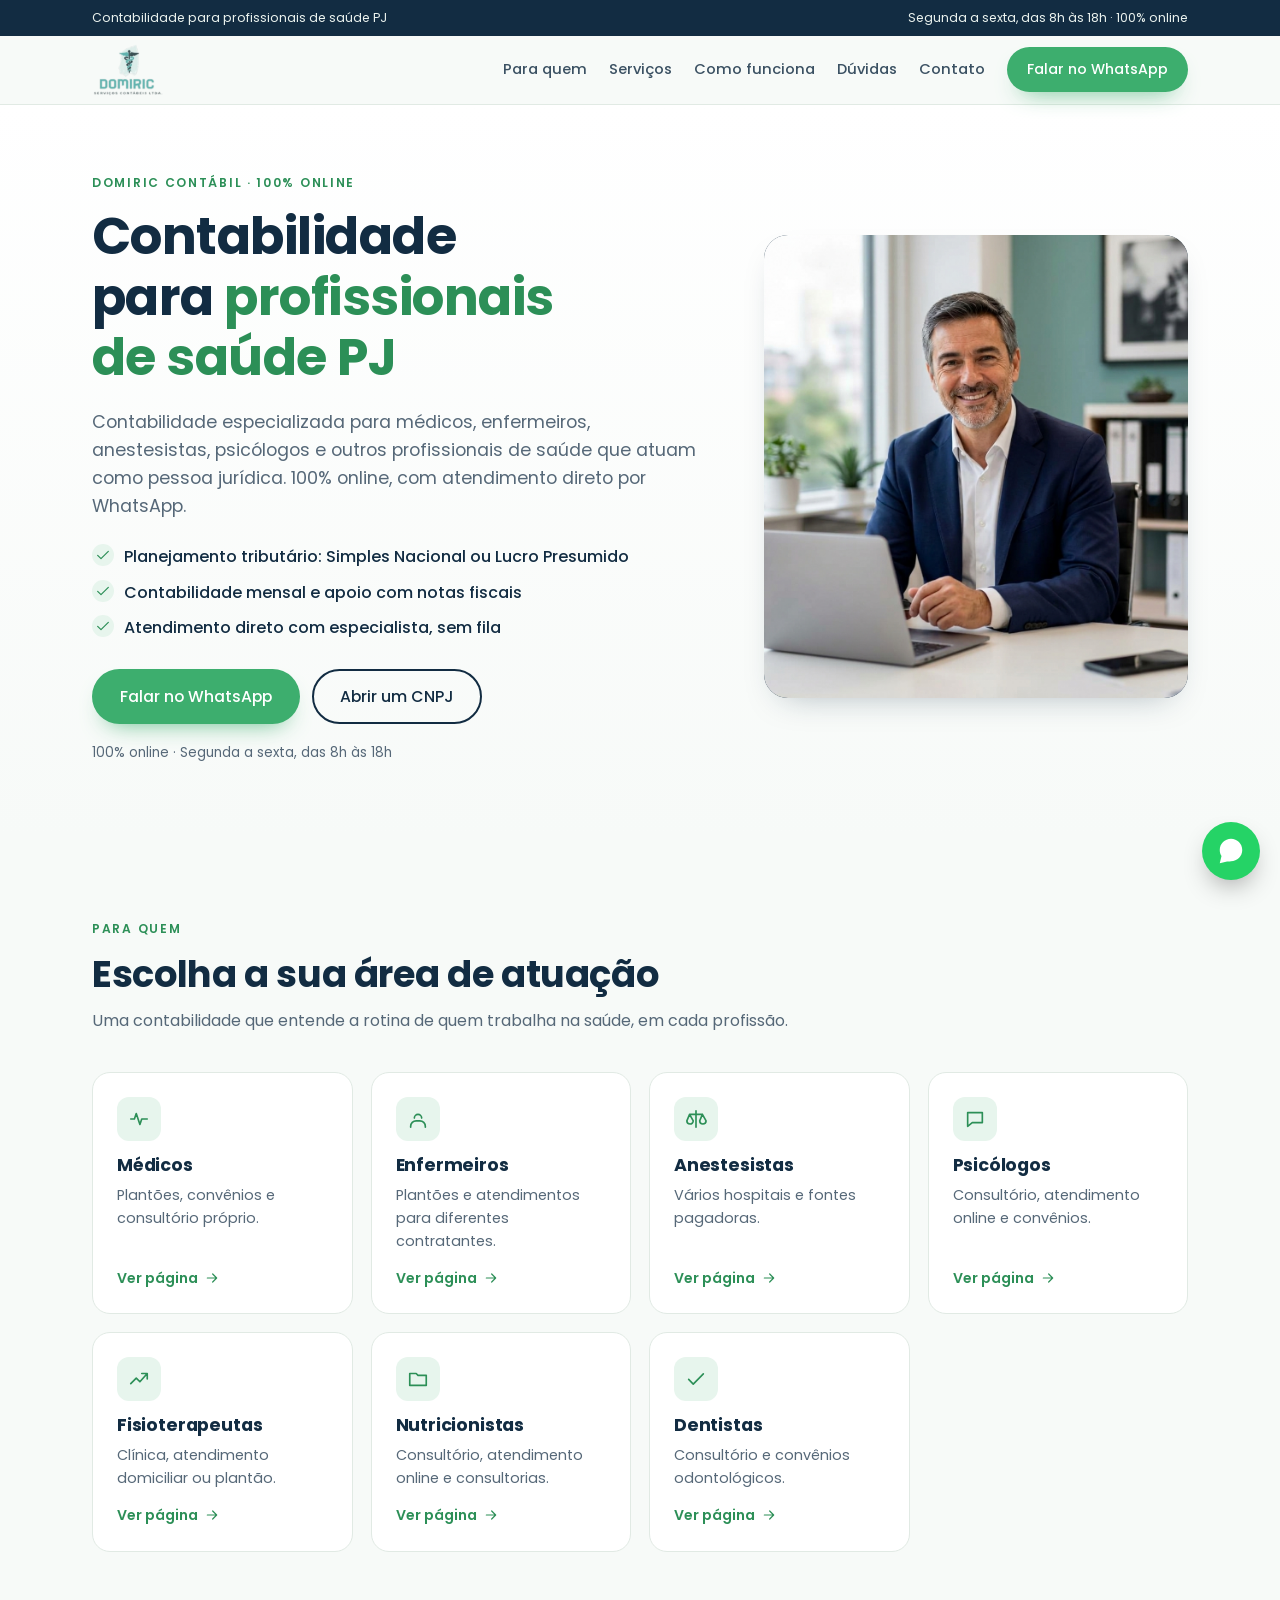
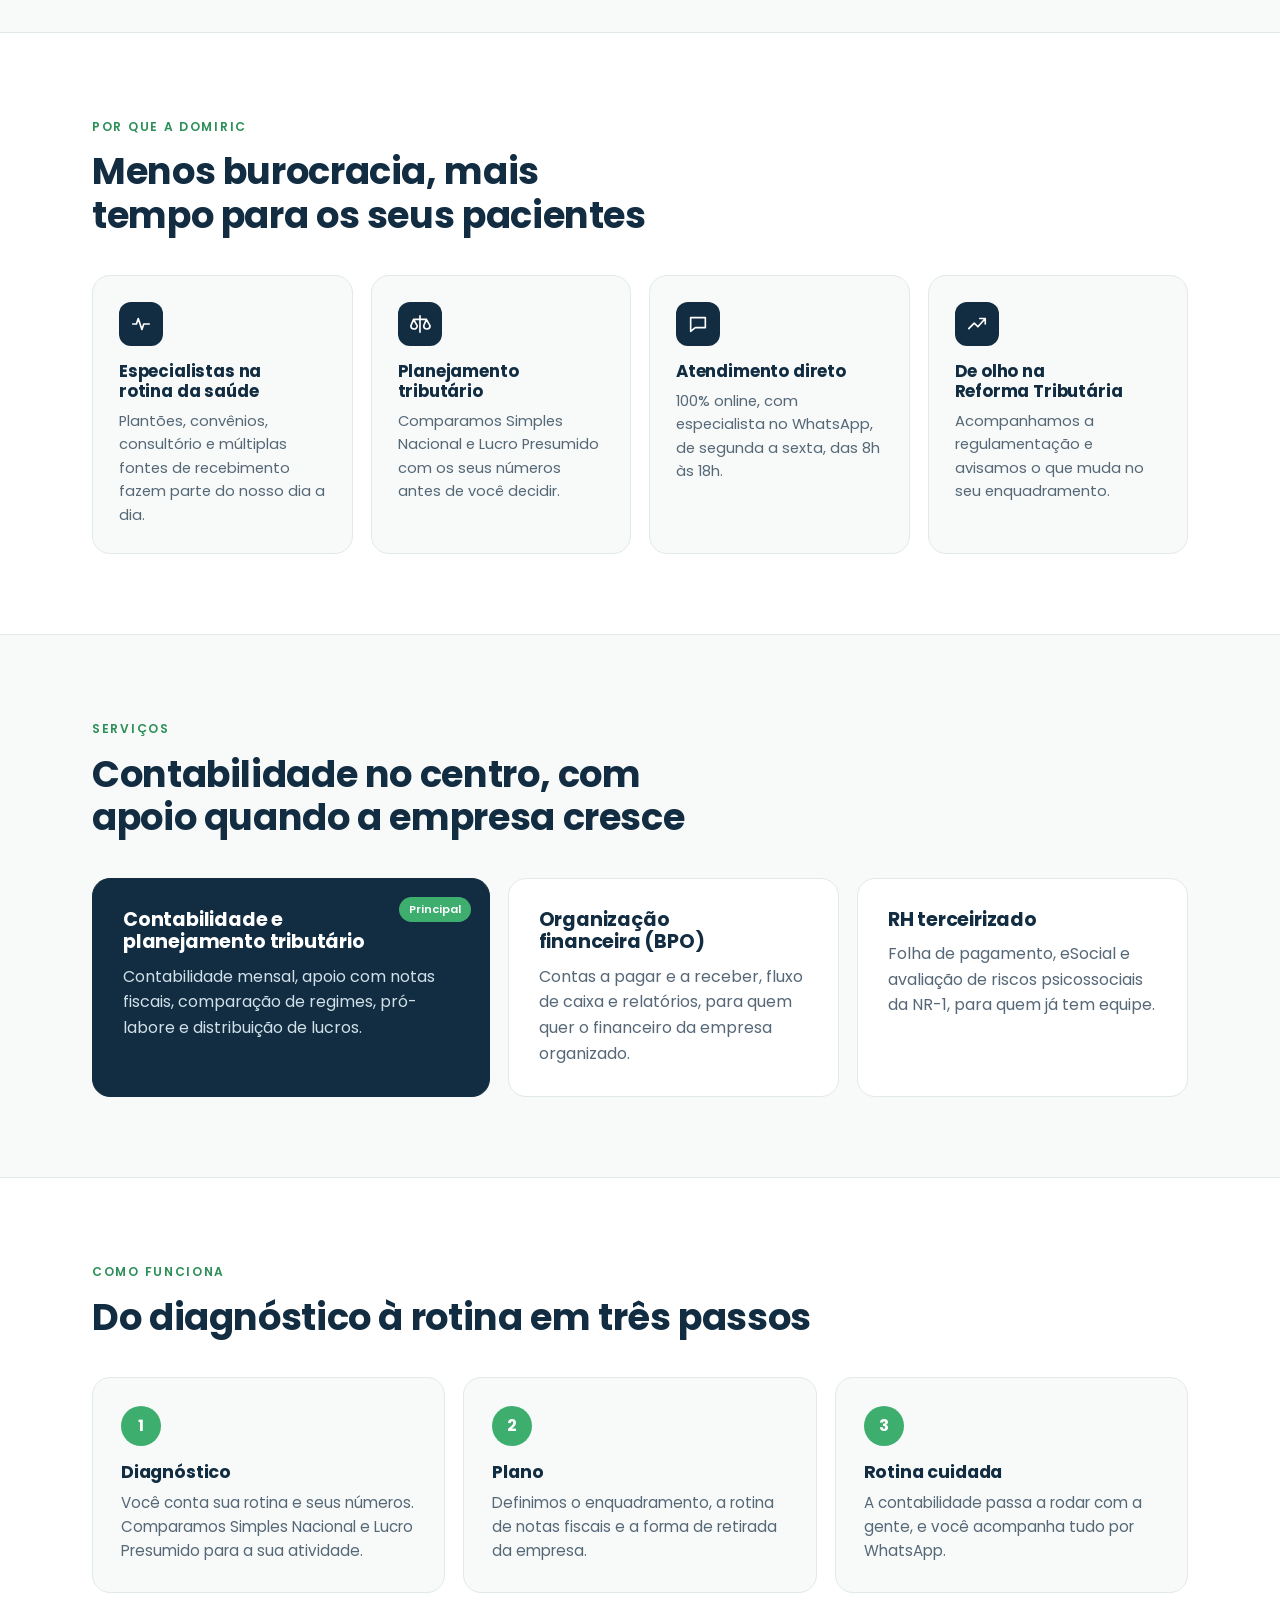
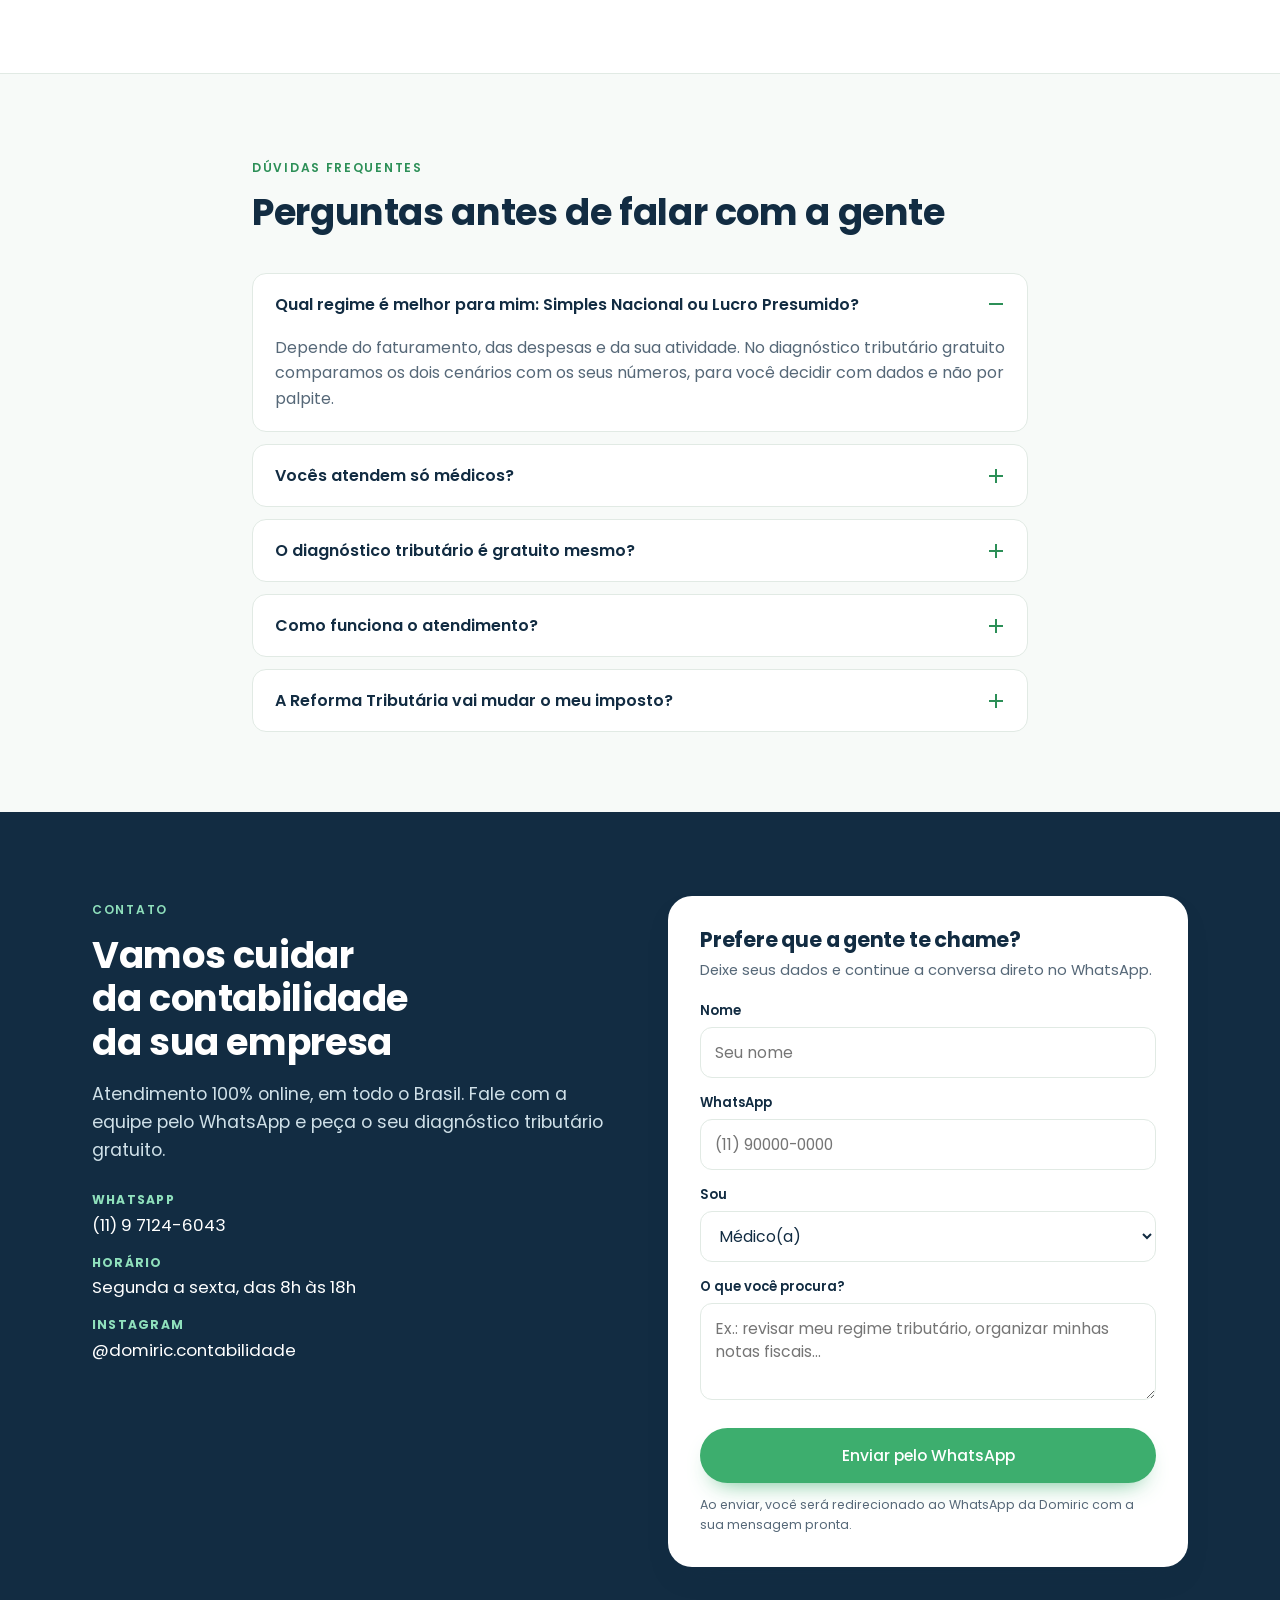
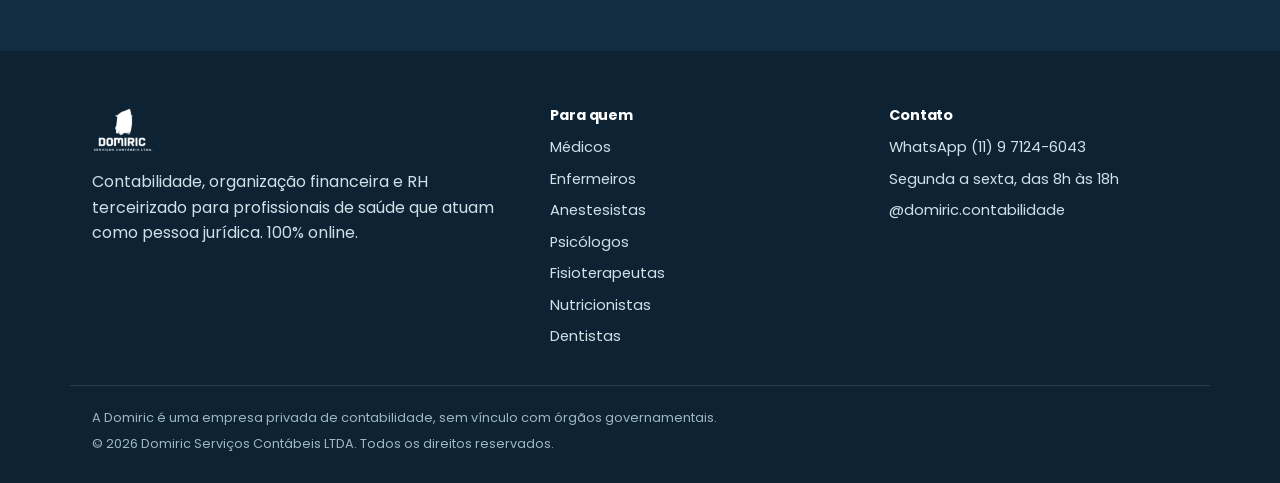
==== commit e4c786da: "Hero: novo título, foto do contador, sem oferta de diagnóstico e botão Abrir um CNPJ Co-Authored-By:" ====
--- a/index.html
+++ b/index.html
@@ -35,8 +35,8 @@
   <section class="hero">
     <div class="wrap hero-grid">
       <div class="hero-copy">
-        <span class="eyebrow">Contabilidade para profissionais de saúde PJ</span>
-        <h1>Você cuida da saúde dos outros. <em>Nós cuidamos</em> da contabilidade da sua empresa.</h1>
+        <span class="eyebrow">Domiric Contábil · 100% online</span>
+        <h1>Contabilidade para <em>profissionais de saúde PJ</em></h1>
         <p class="lead">Contabilidade especializada para médicos, enfermeiros, anestesistas, psicólogos e outros profissionais de saúde que atuam como pessoa jurídica. 100% online, com atendimento direto por WhatsApp.</p>
         <ul class="check-list">
           <li><svg viewBox="0 0 24 24" aria-hidden="true"><path d="M4 12.5l5 5L20 6.5"/></svg>Planejamento tributário: Simples Nacional ou Lucro Presumido</li>
@@ -45,15 +45,11 @@
         </ul>
         <div class="hero-ctas">
           <a class="btn btn-primary" href="https://w.app/domiric" target="_blank" rel="noopener" data-loc="hero">Falar no WhatsApp</a>
-          <a class="btn btn-ghost" href="#para-quem">Escolher minha profissão</a>
+          <a class="btn btn-ghost" href="https://w.app/domiric" target="_blank" rel="noopener" data-loc="hero-abrir-cnpj">Abrir um CNPJ</a>
         </div>
+        <p class="micro">100% online · Segunda a sexta, das 8h às 18h</p>
       </div>
-      <aside class="hero-card">
-        <span class="badge">Sem custo</span>
-        <h2>Diagnóstico tributário gratuito</h2>
-        <p>Compare Simples Nacional e Lucro Presumido com os seus números e descubra qual cenário faz mais sentido para a sua atividade.</p>
-        <a class="btn btn-primary btn-block" href="https://w.app/domiric" target="_blank" rel="noopener" data-loc="hero-card">Quero o meu diagnóstico</a>
-      </aside>
+      <figure class="hero-photo"><img src="/hero-contador.jpg" alt="Contador sorrindo em escritório" width="992" height="1082" fetchpriority="high"></figure>
     </div>
   </section>
 
--- a/styles.css
+++ b/styles.css
@@ -62,6 +62,10 @@
 .hero-card{background:var(--navy);color:#fff;border-radius:24px;padding:34px;box-shadow:var(--shadow)}
 .hero-card h2{font-size:1.5rem;margin:14px 0 10px}
 .hero-card p{color:#CFE0E8;margin-bottom:24px}
+.hero-photo{position:relative;margin:0;border-radius:24px;overflow:hidden;box-shadow:var(--shadow);background:var(--navy);max-width:440px;justify-self:end;width:100%}
+.hero-photo img{display:block;width:100%;height:auto;object-fit:cover}
+.hero-photo figcaption{position:absolute;left:14px;right:14px;bottom:14px;display:grid;gap:10px;justify-items:start;padding:18px;border-radius:18px;background:rgba(18,44,66,.92);color:#fff}
+.hero-photo figcaption strong{font-size:1.05rem;font-weight:600;line-height:1.3}
 .badge{display:inline-block;background:var(--green);color:#fff;font-size:.72rem;font-weight:600;padding:5px 12px;border-radius:999px;letter-spacing:.04em}
 
 /* seções */
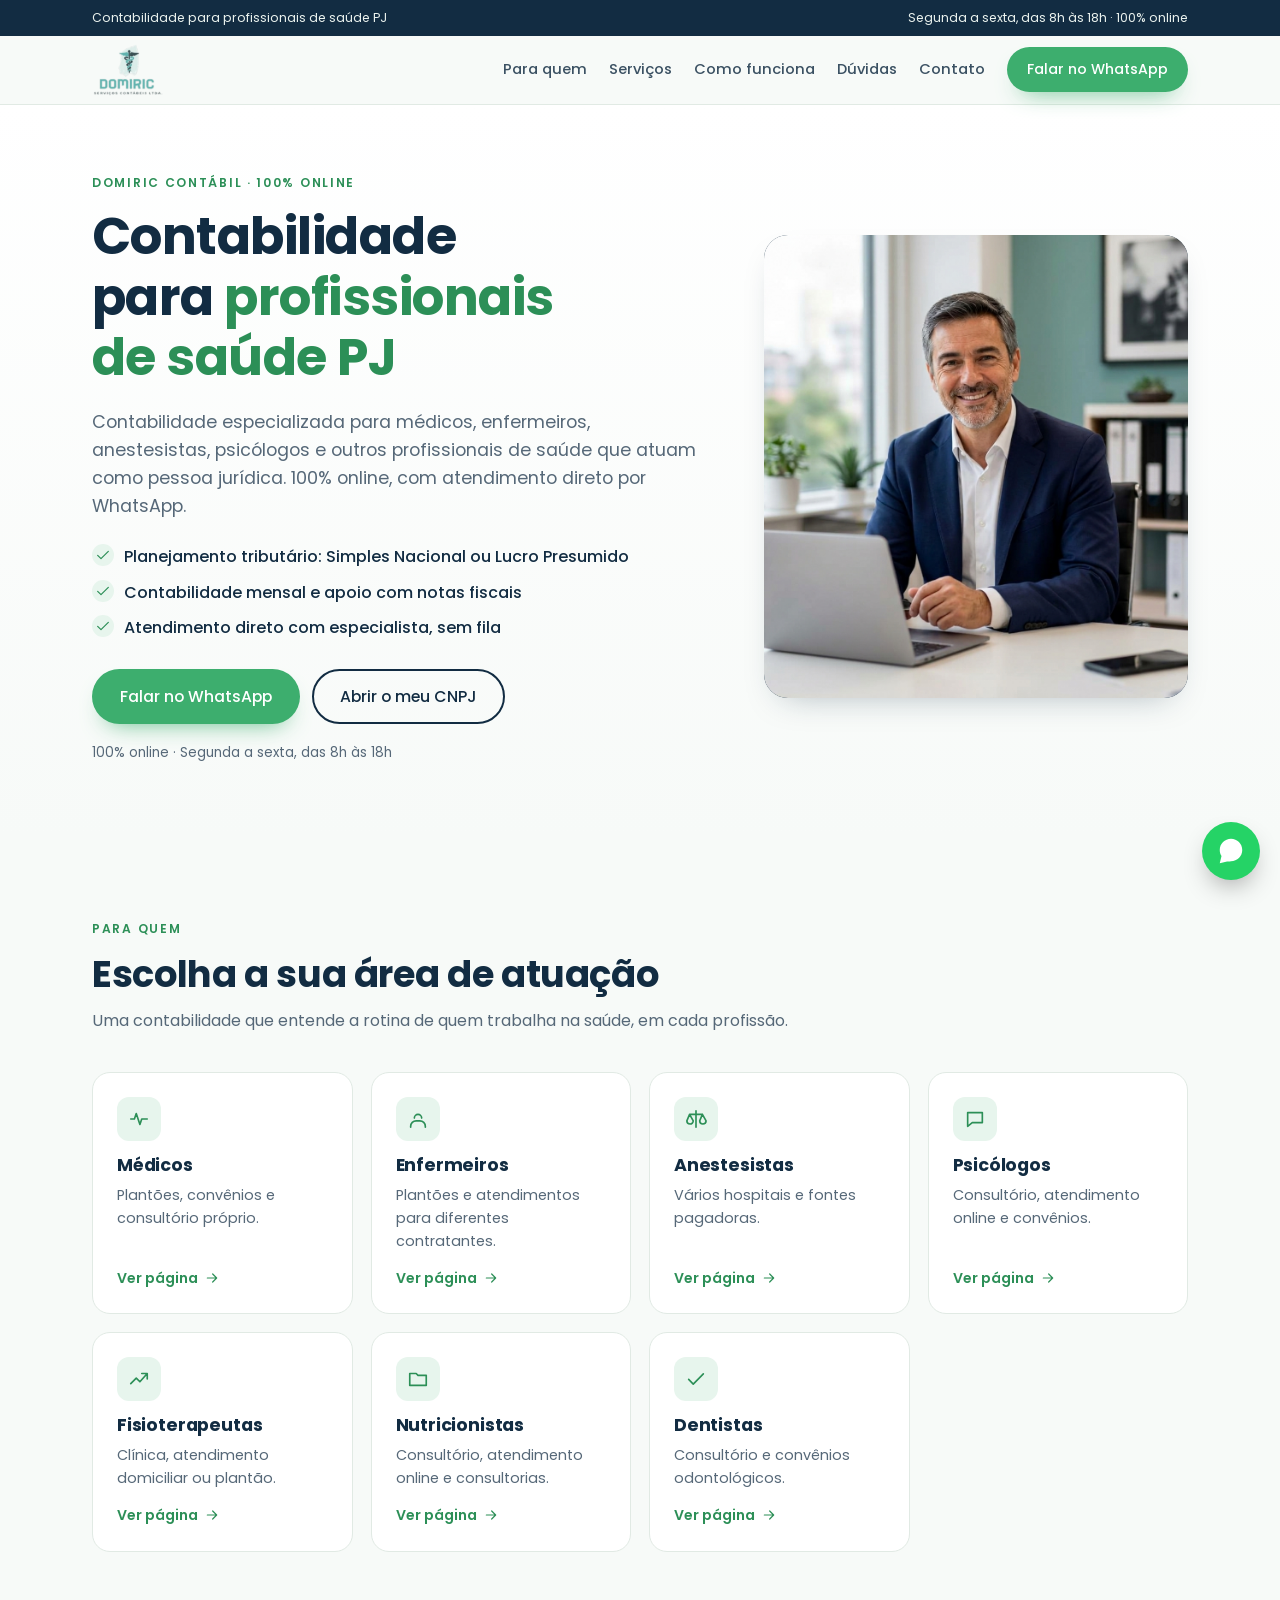
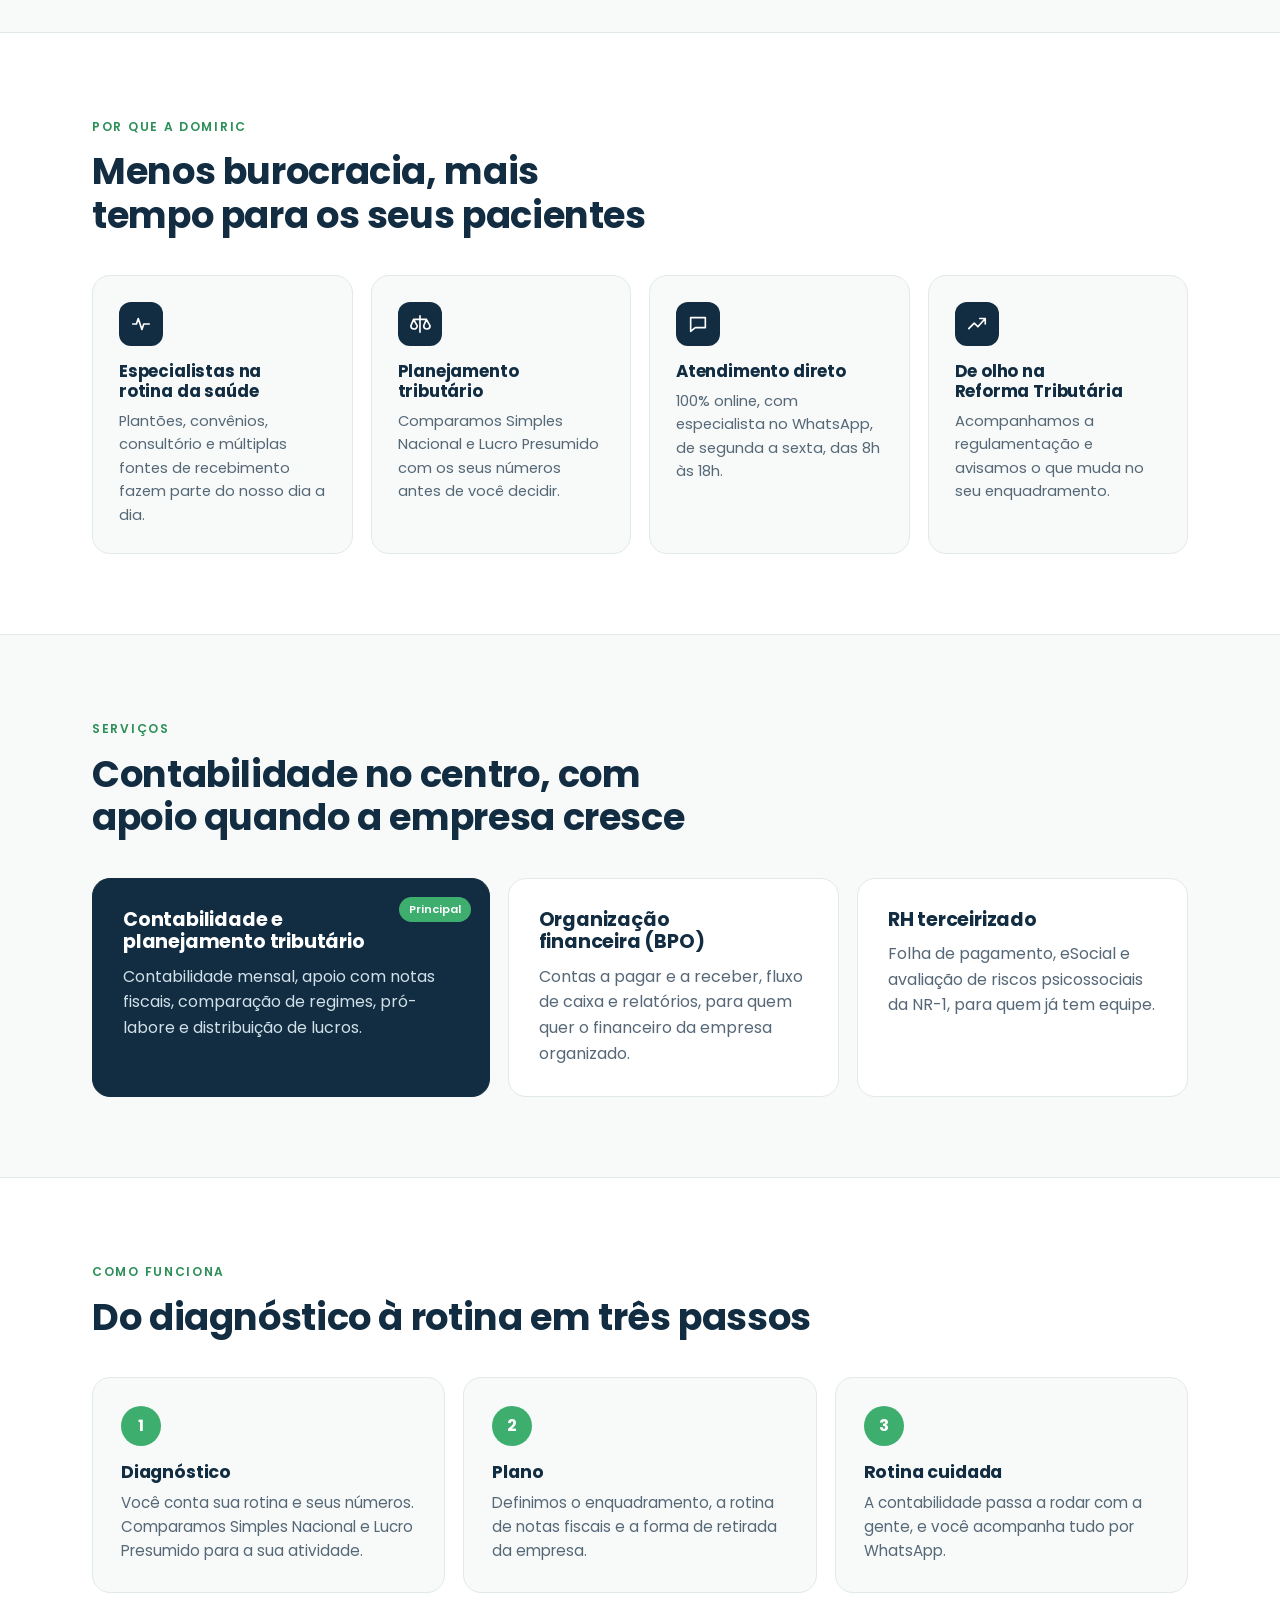
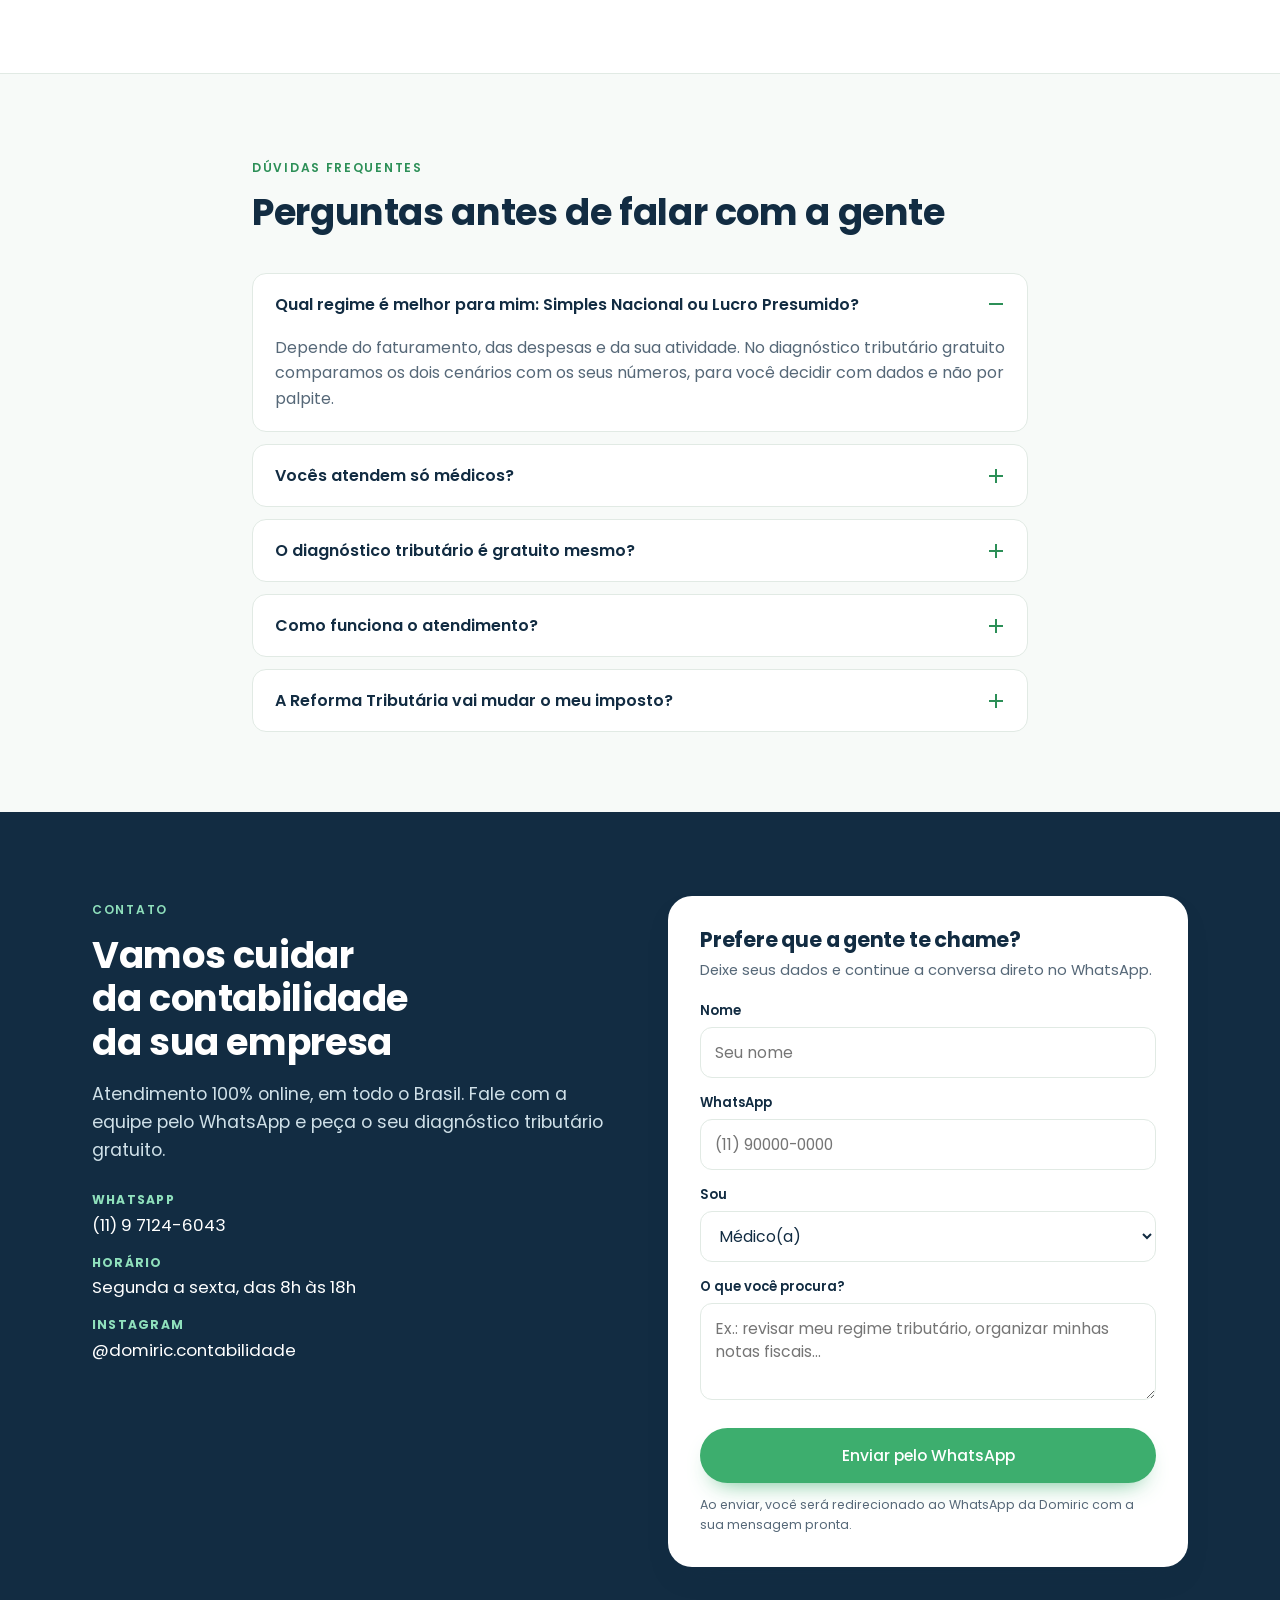
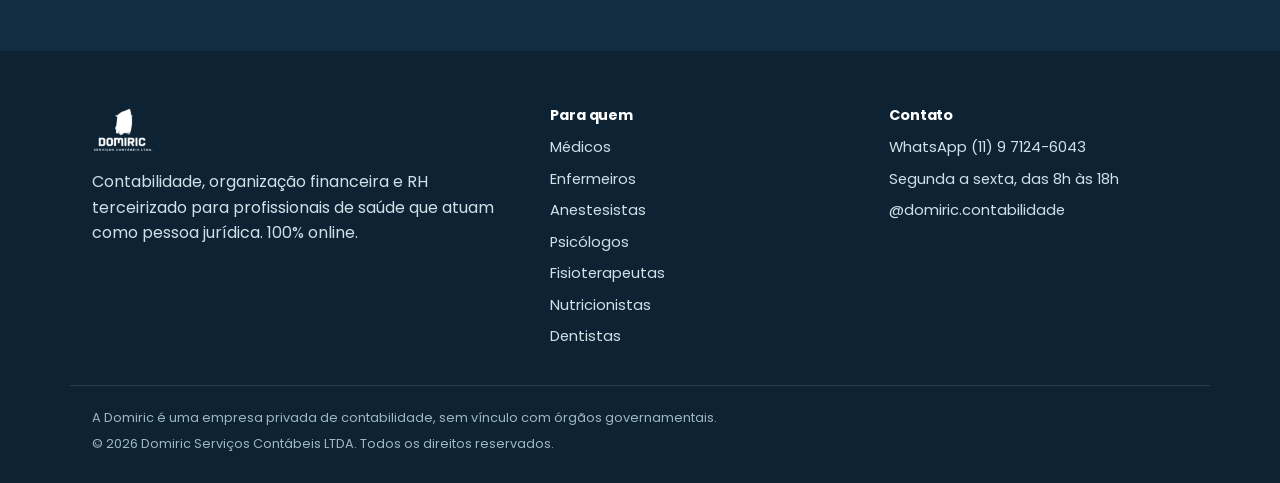
==== commit 5faaa868: "Botão do hero: Abrir o meu CNPJ Co-Authored-By: Claude Sonnet 5.5 <noreply@anthropic.com>" ====
--- a/index.html
+++ b/index.html
@@ -45,7 +45,7 @@
         </ul>
         <div class="hero-ctas">
           <a class="btn btn-primary" href="https://w.app/domiric" target="_blank" rel="noopener" data-loc="hero">Falar no WhatsApp</a>
-          <a class="btn btn-ghost" href="https://w.app/domiric" target="_blank" rel="noopener" data-loc="hero-abrir-cnpj">Abrir um CNPJ</a>
+          <a class="btn btn-ghost" href="https://w.app/domiric" target="_blank" rel="noopener" data-loc="hero-abrir-cnpj">Abrir o meu CNPJ</a>
         </div>
         <p class="micro">100% online · Segunda a sexta, das 8h às 18h</p>
       </div>
